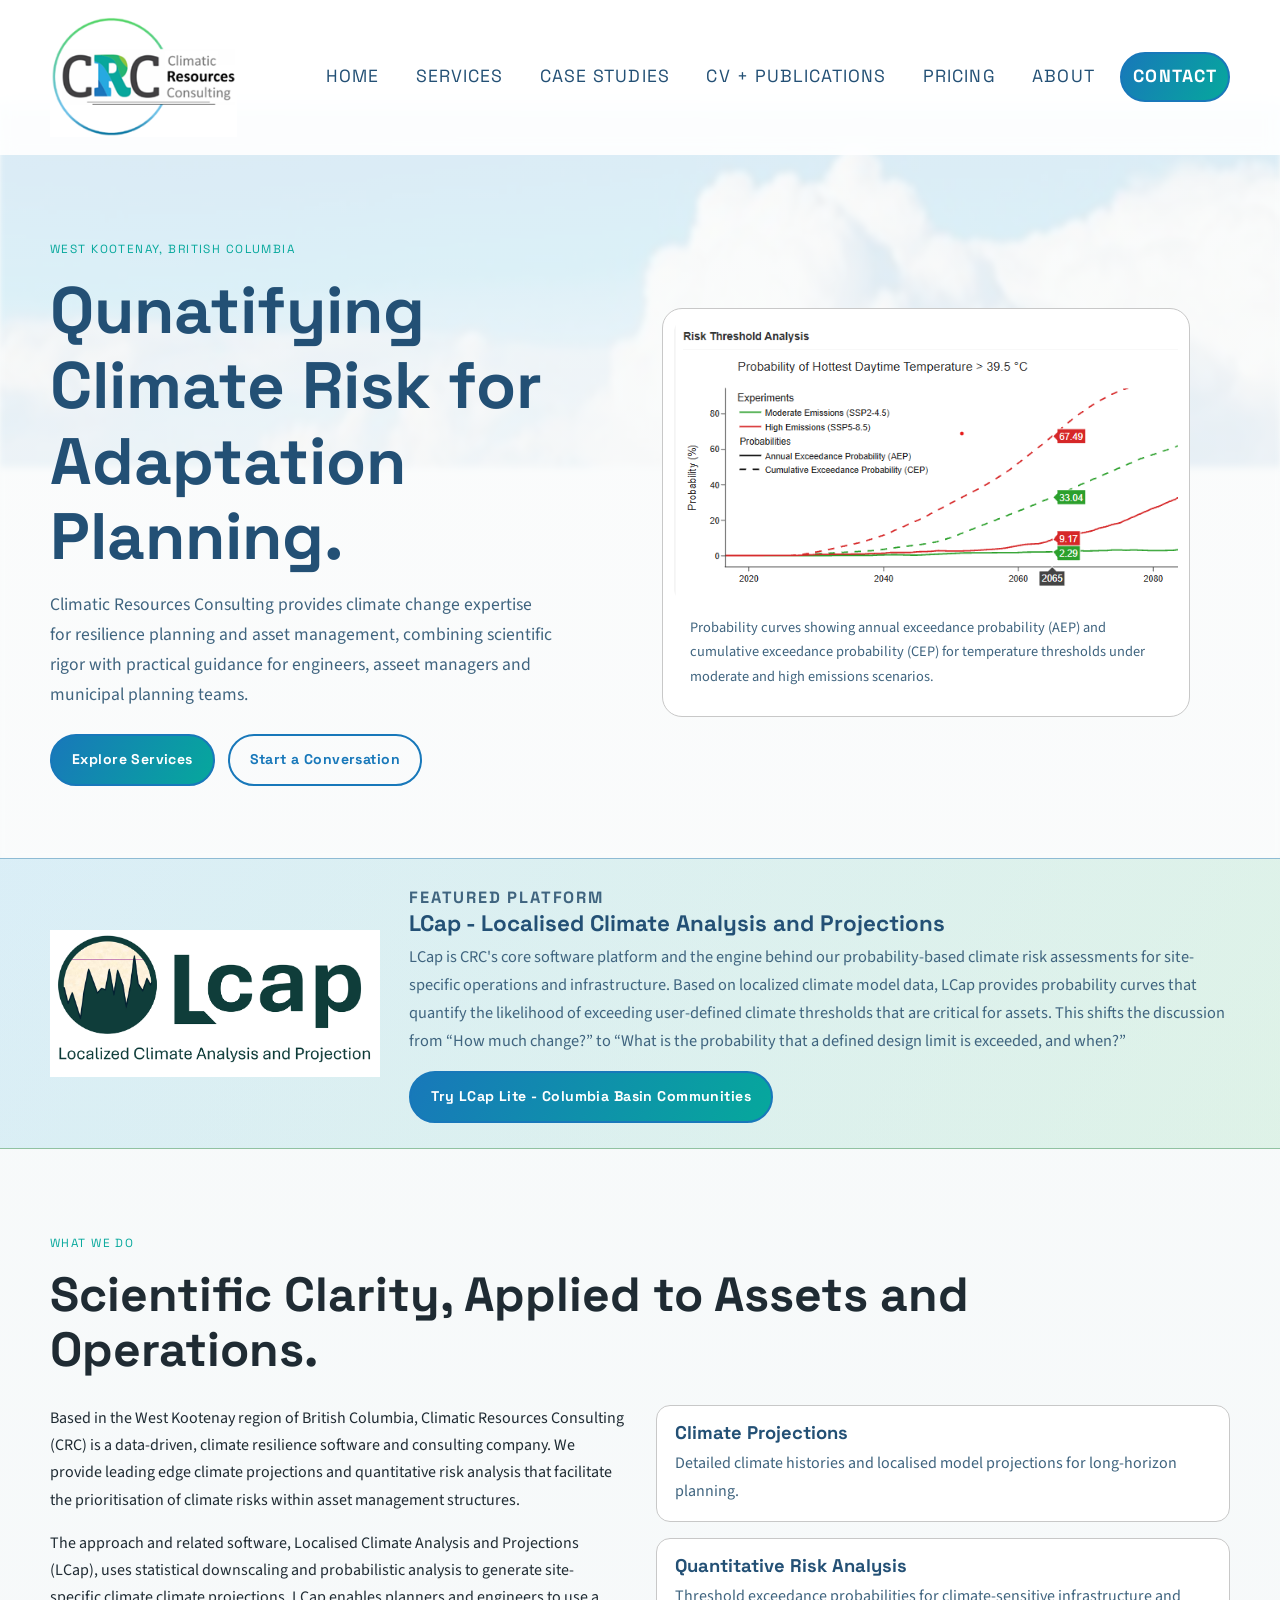
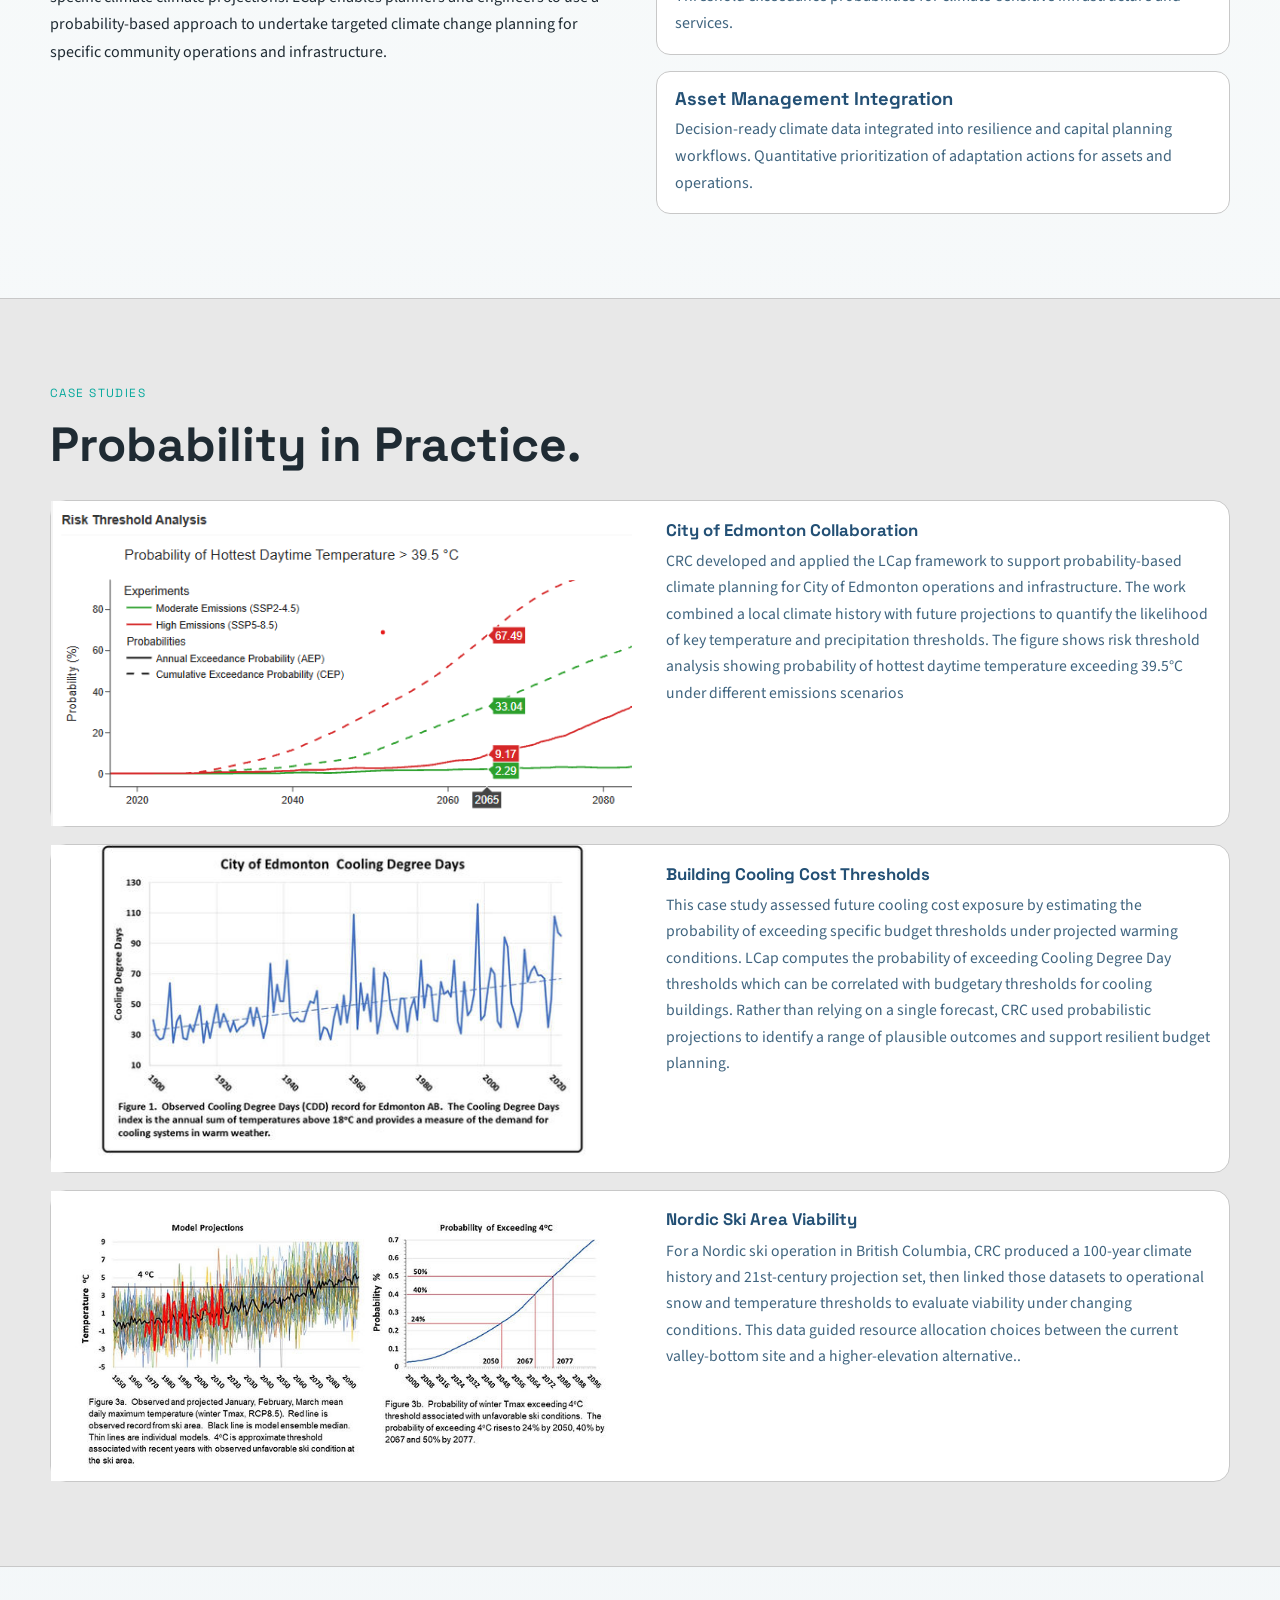
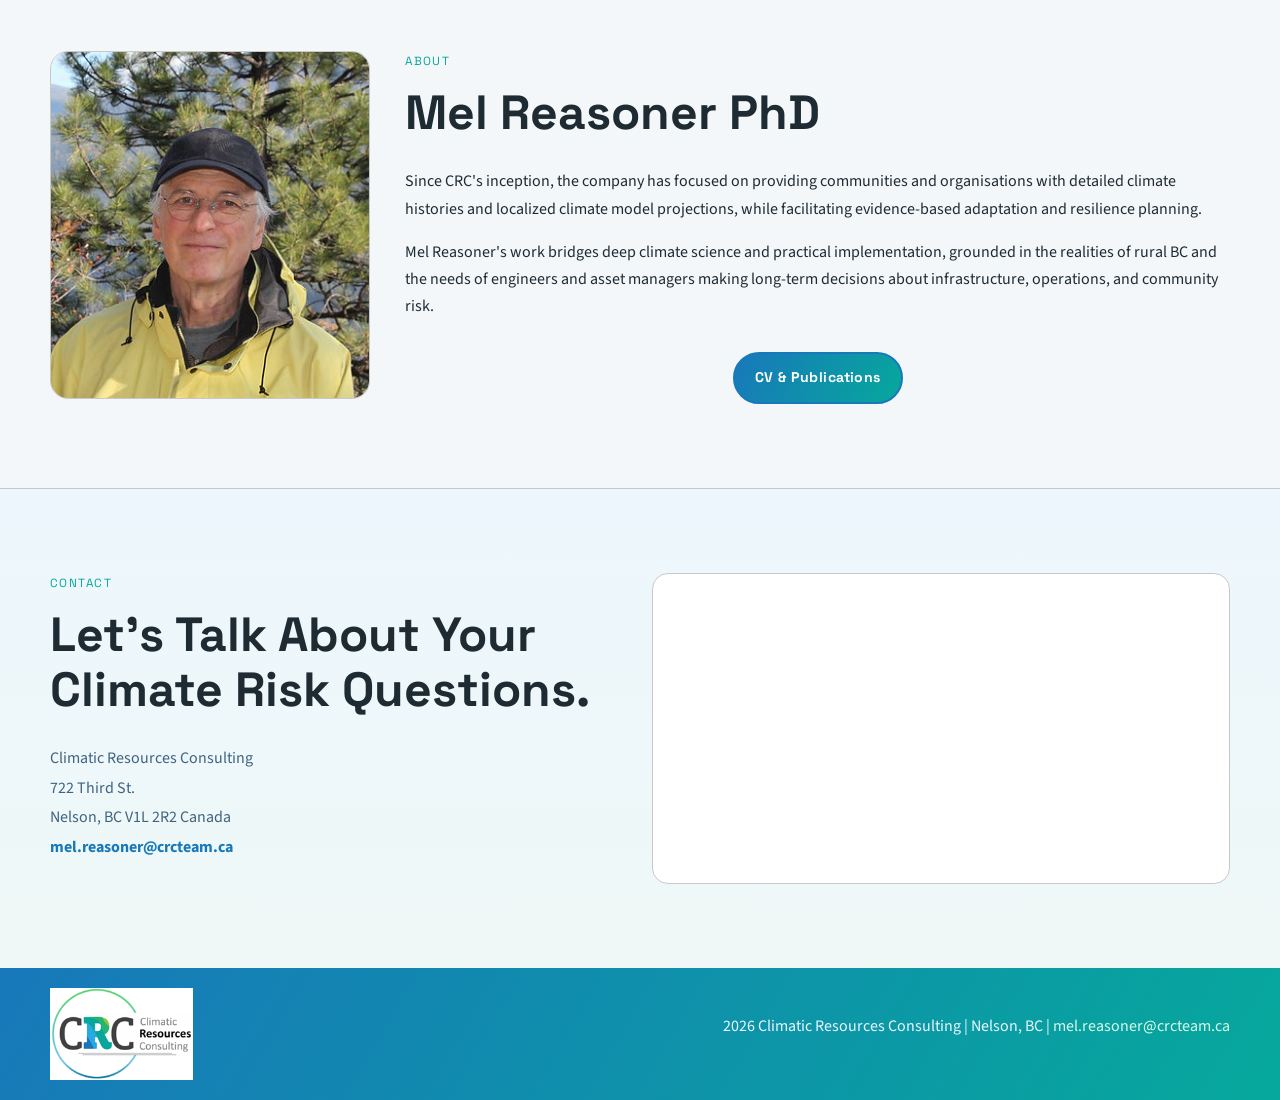
==== index.html @ bb05d73a "Increase hero fig size" ====
<!DOCTYPE html>
<html lang="en">
<head>
  <meta charset="UTF-8">
  <meta name="viewport" content="width=device-width, initial-scale=1.0">
  <meta name="robots" content="noindex, nofollow, noarchive, nosnippet, noimageindex, notranslate">
  <meta name="googlebot" content="noindex, nofollow, noarchive, nosnippet, noimageindex, notranslate">
  <meta name="bingbot" content="noindex, nofollow, noarchive, nosnippet, noimageindex, notranslate">
  <meta name="description" content="Climatic Resources Consulting (CRC) provides climate change expertise for resilience planning and asset management. Based in Nelson, BC, Canada.">
  <title>Climatic Resources Consulting | Climate Risk, LCap, and Resilience Planning</title>
  <link rel="icon" type="image/x-icon" href="favicon.ico">
  <link rel="icon" type="image/png" sizes="32x32" href="favicon-32x32.png">
  <link rel="icon" type="image/png" sizes="16x16" href="favicon-16x16.png">
  <link rel="preconnect" href="https://fonts.googleapis.com">
  <link rel="preconnect" href="https://fonts.gstatic.com" crossorigin>
  <link href="https://fonts.googleapis.com/css2?family=Space+Grotesk:wght@400;500;700&family=Source+Sans+3:wght@300;400;600;700&display=swap" rel="stylesheet">
  <link rel="stylesheet" href="style.css">
</head>
<body>
  <header class="topbar" id="top">
    <div class="wrap topbar-inner">
      <a href="#home" class="brand" aria-label="Climatic Resources Consulting home">
        <img src="assets/brand/crc_logo.png" alt="CRC logo" class="brand-mark">
      </a>
      <button class="menu-btn" type="button" aria-expanded="false" aria-controls="site-nav" aria-label="Open menu">
        <span></span>
        <span></span>
        <span></span>
      </button>
      <nav id="site-nav" class="site-nav" aria-label="Primary">
        <a href="#home">Home</a>
        <a href="pricing.html">Services</a>
        <a href="#case-studies">Case Studies</a>
        <a href="cv-publications.html">CV + Publications</a>
        <a href="pricing.html">Pricing</a>
        <a href="#about">About</a>
        <a href="#contact" class="btn btn-small">Contact</a>
      </nav>
    </div>
  </header>

  <main>
    <section class="hero" id="home">
      <div class="hero-art" aria-hidden="true">
        <span class="ring ring-a"></span>
        <span class="ring ring-b"></span>
        <span class="ring ring-c"></span>
      </div>
      <div class="wrap hero-grid">
        <div class="hero-copy">
          <p class="kicker">West Kootenay, British Columbia</p>
          <h1>Qunatifying Climate Risk for Adaptation Planning.</h1>
          <p class="hero-lead">Climatic Resources Consulting provides climate change expertise for resilience planning and asset management, combining scientific rigor with practical guidance for engineers, asseet managers and municipal planning teams.</p>
          <div class="hero-actions">
            <a href="#services" class="btn">Explore Services</a>
            <a href="#contact" class="btn btn-ghost">Start a Conversation</a>
          </div>
        </div>
        <figure class="hero-figure">
          <img src="assets/figures/probability-curves.png" alt="Risk threshold analysis showing probability of hottest daytime temperature exceeding 39.5°C under different emissions scenarios" loding="lazy">
          <figcaption>Probability curves showing annual exceedance probability (AEP) and cumulative exceedance probability (CEP) for temperature thresholds under moderate and high emissions scenarios.</figcaption>
      </div>
    </section>

    <section class="section lcap-ribbon" aria-label="LCap software">
      <div class="wrap ribbon-inner">
        <img src="assets/brand/lcap_logo.png" alt="LCap Localized Climate Analysis and Projection logo" class="lcap-logo" loading="lazy">
        <div>
          <p class="lcap-kicker">Featured Platform</p>
          <h2 class="lcap-title">LCap - Localised Climate Analysis and Projections</h2>
          <p>LCap is CRC's core software platform and the engine behind our probability-based climate risk assessments for site-specific operations and infrastructure. Based on localized climate model data, LCap provides probability curves that quantify the likelihood of exceeding user-defined climate thresholds that are critical for assets.  This shifts the discussion from “How much change?” to “What is the probability that a defined design limit is exceeded, and when?”</p>
          <div class="lcap-actions">
            <a href="https://basinclimatesource.ca/risk-analysis" class="btn" target="_blank" rel="noopener noreferrer">Try LCap Lite - Columbia Basin Communities</a>
          </div>
        </div>
      </div>
    </section>

    <section class="section" id="services">
      <div class="wrap">
        <div class="section-head">
          <p class="kicker">What We Do</p>
          <h2>Scientific Clarity, Applied to Assets and Operations.</h2>
        </div>
        <div class="split">
          <div>
            <p>Based in the West Kootenay region of British Columbia, Climatic Resources Consulting (CRC) is a data-driven, climate resilience software and consulting company. We provide  leading edge climate projections and quantitative risk analysis that facilitate the prioritisation of climate risks within asset management structures.
            <p>The approach and related software, Localised Climate Analysis and Projections (LCap), uses statistical downscaling and probabilistic analysis to generate site-specific climate climate projections. LCap enables planners and engineers to use a probability-based approach to undertake targeted climate change planning for specific community operations and infrastructure.
          </div>
          <div class="service-stack">
            <article class="service-item">
              <h3>Climate Projections</h3>
              <p>Detailed climate histories and localised model projections for long-horizon planning.</p>
            </article>
            <article class="service-item">
              <h3>Quantitative Risk Analysis</h3>
              <p>Threshold exceedance probabilities for climate-sensitive infrastructure and services.</p>
            </article>
            <article class="service-item">
              <h3>Asset Management Integration</h3>
              <p>Decision-ready climate data integrated into resilience and capital planning workflows. Quantitative prioritization of adaptation actions for assets and operations.</p>
            </article>
          </div>
        </div>
      </div>
    </section>

    <section class="section section-alt" id="case-studies">
      <div class="wrap">
        <div class="section-head">
          <p class="kicker">Case Studies</p>
          <h2>Probability in Practice.</h2>
        </div>
        <div class="cards">
          <article class="card">
            <img src="assets/figures/probability-curves.png" alt="Risk threshold analysis showing probability curves" loading="lazy">
            <div class="card-body">
              <h3>City of Edmonton Collaboration</h3>
              <p>CRC developed and applied the LCap framework to support probability-based climate planning for City of Edmonton operations and infrastructure. The work combined a local climate history with future projections to quantify the likelihood of key temperature and precipitation thresholds.  The figure shows risk threshold analysis showing probability of hottest daytime temperature exceeding 39.5°C under different emissions scenarios</p>
            </div>
          </article>
          <article class="card">
            <img src="assets/figures/case-cooling.jpg" alt="Cooling cost budget threshold analysis" loading="lazy">
            <div class="card-body">
              <h3>Building Cooling Cost Thresholds</h3>
              <p>This case study assessed future cooling cost exposure by estimating the probability of exceeding specific budget thresholds under projected warming conditions. LCap computes the probability of exceeding Cooling Degree Day thresholds which can be correlated with budgetary thresholds for cooling buildings. Rather than relying on a single forecast, CRC used probabilistic projections to identify a range of plausible outcomes and support resilient budget planning.</p>
            </div>
          </article>
          <article class="card">
            <img src="assets/figures/case-nordic.jpg" alt="Nordic ski area" loading="lazy">
            <div class="card-body">
              <h3>Nordic Ski Area Viability</h3>
              <p>For a Nordic ski operation in British Columbia, CRC produced a 100-year climate history and 21st-century projection set, then linked those datasets to operational snow and temperature thresholds to evaluate viability under changing conditions. This data guided resource allocation choices between the current valley-bottom site and a higher-elevation alternative..</p>
            </div>
          </article>
        </div>
      </div>
    </section>

    <section class="section" id="about">
      <div class="wrap about-grid">
        <figure class="portrait-block">
          <img src="assets/photos/mel-reasoner.jpg" alt="Mel Reasoner PhD" loading="lazy">
        </figure>
        <div class="about-copy">
          <div class="section-head">
            <p class="kicker">About</p>
            <h2>Mel Reasoner PhD</h2>
          </div>
          <div>
            <p>Since CRC's inception, the company has focused on providing communities and organisations with detailed climate histories and localized climate model projections, while facilitating evidence-based adaptation and resilience planning.</p>
            <p>Mel Reasoner's work bridges deep climate science and practical implementation, grounded in the realities of rural BC and the needs of engineers and asset managers making long-term decisions about infrastructure, operations, and community risk.</p>
          </div>
          <a href="cv-publications.html" class="btn about-btn">CV & Publications</a>
        </div>
      </div>
    </section>

    <section class="section contact" id="contact">
      <div class="wrap contact-grid">
        <div>
          <div class="section-head">
            <p class="kicker">Contact</p>
            <h2>Let's Talk About Your Climate Risk Questions.</h2>
          </div>
          <address>
            <p>Climatic Resources Consulting</p>
            <p>722 Third St.</p>
            <p>Nelson, BC V1L 2R2 Canada</p>
            <p><a href="mailto:mel.reasoner@crcteam.ca">mel.reasoner@crcteam.ca</a></p>
          </address>
        </div>
        <div class="map-wrap">
          <iframe
            title="Nelson BC map"
            src="https://www.openstreetmap.org/export/embed.html?bbox=-117.33%2C49.47%2C-117.23%2C49.53&amp;layer=mapnik&amp;marker=49.4993%2C-117.2835"
            loading="lazy"
            allowfullscreen></iframe>
        </div>
      </div>
    </section>
  </main>

  <footer class="footer">
    <div class="wrap footer-inner">
      <img src="assets/brand/crc_logo.png" alt="CRC logo" class="footer-logo" loading="lazy">
      <p><span id="year"></span> Climatic Resources Consulting | Nelson, BC | <a href="mailto:mel.reasoner@crcteam.ca">mel.reasoner@crcteam.ca</a></p>
    </div>
  </footer>

  <script>
    document.getElementById('year').textContent = new Date().getFullYear();

    const header = document.querySelector('.topbar');
    window.addEventListener('scroll', () => {
      header.classList.toggle('is-solid', window.scrollY > 20);
    }, { passive: true });

    const menuBtn = document.querySelector('.menu-btn');
    const nav = document.getElementById('site-nav');

    menuBtn.addEventListener('click', () => {
      const expanded = menuBtn.getAttribute('aria-expanded') === 'true';
      menuBtn.setAttribute('aria-expanded', String(!expanded));
      nav.classList.toggle('open', !expanded);
    });

    nav.querySelectorAll('a').forEach((link) => {
      link.addEventListener('click', () => {
        menuBtn.setAttribute('aria-expanded', 'false');
        nav.classList.remove('open');
      });
    });
  </script>
</body>
</html>
---- style.css ----
:root {
  --ink: #1f2b33;
  /* CRC palette sampled from the R glyph in assets/brand/crc_logo.png */
  --crc-deep: #1878ba;
  --crc-mid: #06a89c;
  --crc-soft: #24a8e4;
  --crc-accent: #24b472;

  /* LCap palette remains reserved for LCap-specific sections */
  --lcap-green: #28b870;
  --lcap-blue: #28a8e0;

  --paper: #f2f6f8;
  --paper-alt: #e8e8e8;
  --line: #c8c8c8;
  --crc-text-strong: #235075;
  --crc-text-mid: #3f647f;
  --crc-panel: #ffffff;
  --crc-footer-bg: #0f4f7b;
  --max: 1180px;
}

* {
  box-sizing: border-box;
}

html {
  scroll-behavior: smooth;
}

body {
  margin: 0;
  font-family: "Source Sans 3", Arial, sans-serif;
  color: var(--ink);
  background: linear-gradient(180deg, #f9fbfb 0%, var(--paper) 100%);
  line-height: 1.7;
}

img {
  display: block;
  max-width: 100%;
}

a {
  color: inherit;
  text-decoration: none;
}

h1,
h2,
h3 {
  font-family: "Space Grotesk", Arial, sans-serif;
  line-height: 1.15;
  margin: 0;
}

p {
  margin: 0 0 1rem;
}

.wrap {
  width: min(var(--max), 100% - 2.25rem);
  margin-inline: auto;
}

.section {
  padding: 5.25rem 0;
}

.page-hero {
  padding: 4.4rem 0 3.1rem;
  position: relative;
}

.page-hero .hero-art {
  position: absolute;
  top: -50px;
  left: 0;
  right: 0;
  bottom: 0;
  pointer-events: none;
  background-image: url('assets/backgrounds/clouds-hero.png');
  background-size: cover;
  background-position: center top;
  opacity: 0.35;
  filter: blur(2px);
  z-index: -1;
}

.page-hero-inner {
  position: relative;
}

.page-hero-inner h1 {
  font-size: clamp(2rem, 5vw, 3.3rem);
  color: var(--crc-text-strong);
  margin-bottom: 0.9rem;
}

.detail-grid {
  display: grid;
  grid-template-columns: 1fr 1fr;
  gap: 1.2rem;
}

.detail-card {
  background: var(--crc-panel);
  border: 1px solid var(--line);
  border-radius: 16px;
  padding: 1.1rem 1.1rem 1.2rem;
}

.detail-card h3 {
  font-size: 1.05rem;
  color: var(--crc-text-strong);
  margin-bottom: 0.7rem;
}

.clean-list {
  margin: 0;
  padding-left: 1.2rem;
}

.clean-list li {
  color: var(--crc-text-mid);
  margin-bottom: 0.7rem;
}

.timeline {
  display: grid;
  gap: 1rem;
}

.timeline-item {
  border: 1px solid var(--line);
  border-radius: 16px;
  background: var(--crc-panel);
  padding: 1rem 1.1rem 1.1rem;
}

.timeline-item h3 {
  font-size: 1.02rem;
  color: var(--crc-text-strong);
  margin-bottom: 0.5rem;
}

.timeline-item p {
  margin: 0;
  color: var(--crc-text-mid);
}

.pub-list {
  margin: 0;
  padding-left: 1.35rem;
}

.pub-list li {
  margin-bottom: 0.95rem;
  color: var(--crc-text-mid);
}

.pub-list strong {
  color: var(--crc-text-strong);
}

.pub-list a {
  color: var(--crc-deep);
  font-weight: 600;
  text-decoration: none;
  padding: 0.15rem 0.4rem;
  background: color-mix(in oklab, var(--crc-soft) 15%, white);
  border-radius: 4px;
  font-size: 0.88rem;
  transition: background-color 0.2s ease;
}

.pub-list a:hover {
  background: color-mix(in oklab, var(--crc-mid) 20%, white);
  color: var(--crc-text-strong);
}

.section-alt {
  background: var(--paper-alt);
  border-top: 1px solid var(--line);
  border-bottom: 1px solid var(--line);
}

.kicker {
  font-family: "Space Grotesk", Arial, sans-serif;
  text-transform: uppercase;
  letter-spacing: 0.12em;
  font-size: 0.74rem;
  color: var(--crc-mid);
  margin: 0 0 0.85rem;
}

.section-head {
  margin-bottom: 1.75rem;
}

.section-head h2 {
  font-size: clamp(1.8rem, 4vw, 3rem);
  max-width: 100%;
}

.btn {
  display: inline-flex;
  align-items: center;
  justify-content: center;
  border: 2px solid var(--crc-deep);
  border-radius: 999px;
  background: linear-gradient(120deg, var(--crc-deep) 0%, var(--crc-mid) 100%);
  color: #fff;
  padding: 0.75rem 1.25rem;
  font-family: "Space Grotesk", Arial, sans-serif;
  font-size: 0.88rem;
  font-weight: 700;
  letter-spacing: 0.03em;
  transition: transform 0.24s ease, background-color 0.24s ease, color 0.24s ease;
}

.btn:hover {
  transform: translateY(-2px);
  background: linear-gradient(120deg, var(--crc-mid) 0%, var(--crc-accent) 100%);
  border-color: var(--crc-mid);
}

.btn-ghost {
  background: transparent;
  color: var(--crc-deep);
}

.btn-ghost:hover {
  color: #fff;
}

.btn-small {
  padding: 0.5rem 1rem;
  font-size: 0.8rem;
}

.topbar {
  position: sticky;
  top: 0;
  z-index: 100;
  background: color-mix(in oklab, white 90%, transparent);
  backdrop-filter: blur(8px);
  border-bottom: 1px solid transparent;
  transition: border-color 0.3s ease, box-shadow 0.3s ease;
}

.topbar.is-solid {
  border-color: var(--line);
  box-shadow: 0 10px 24px rgba(7, 33, 36, 0.08);
}

.topbar-inner {
  min-height: 154px;
  display: flex;
  align-items: center;
  justify-content: space-between;
  gap: 1.2rem;
}

.brand-mark {
  height: 120px;
  width: auto;
}

.site-nav {
  display: flex;
  align-items: center;
  gap: 0.9rem;
}

.site-nav a {
  font-family: "Space Grotesk", Arial, sans-serif;
  font-size: 1.10rem;
  text-transform: uppercase;
  letter-spacing: 0.06em;
  color: var(--crc-text-strong);
  padding: 0.5rem 0.7rem;
}

.site-nav a:hover {
  color: var(--crc-mid);
}

.site-nav a.is-current {
  color: var(--crc-mid);
  font-weight: 700;
}

.site-nav a.btn {
  color: #fff;
  background: linear-gradient(120deg, var(--crc-deep) 0%, var(--crc-mid) 100%);
  border-color: var(--crc-deep);
}

.site-nav a.btn:hover {
  color: #fff;
  background: linear-gradient(120deg, var(--crc-mid) 0%, var(--crc-accent) 100%);
  border-color: var(--crc-mid);
}

.menu-btn {
  display: none;
  border: 0;
  background: transparent;
  padding: 0.45rem;
}

.menu-btn span {
  display: block;
  width: 24px;
  height: 2px;
  background: var(--crc-deep);
  margin: 5px 0;
}

.hero {
  position: relative;
  padding: 5.25rem 0 4.5rem;
}

.hero-art {
  position: absolute;
  top: -50px;
  left: 0;
  right: 0;
  bottom: 0;
  pointer-events: none;
  background-image: url('assets/backgrounds/clouds-hero.png');
  background-size: cover;
  background-position: center top;
  opacity: 0.35;
  filter: blur(2px);
  z-index: -1;
}

.ring {
  display: none;
}

.ring-a {
  width: 560px;
  height: 560px;
  right: -120px;
  top: -180px;
  border-color: color-mix(in oklab, var(--crc-soft) 62%, white);
}

.ring-b {
  width: 640px;
  height: 640px;
  right: -190px;
  top: -220px;
  border-color: color-mix(in oklab, var(--crc-accent) 56%, white);
}

.ring-c {
  width: 420px;
  height: 420px;
  left: -180px;
  bottom: -180px;
  border-color: color-mix(in oklab, var(--crc-deep) 52%, white);
}

.hero-grid {
  position: relative;
  display: grid;
  gap: 2.5rem;
  grid-template-columns: 1.05fr 1.2fr;
  align-items: center;
}

.hero-copy h1 {
  font-size: clamp(2.1rem, 6vw, 4.1rem);
  max-width: 12ch;
  color: var(--crc-text-strong);
  margin-bottom: 1rem;
}

.hero-lead {
  max-width: 56ch;
  font-size: 1.1rem;
  color: var(--crc-text-mid);
}

.hero-actions {
  margin-top: 1.5rem;
  display: flex;
  gap: 0.8rem;
  flex-wrap: wrap;
}

.hero-figure {
  background: var(--crc-panel);
  padding: 0.7rem;
  border: 1px solid var(--line);
  border-radius: 20px;
  overflow: visible;
  max-width: 100%
  box-shadow: 0 30px 40px rgba(13, 50, 53, 0.12);
}

.hero-figure figcaption {
  font-size: 0.9rem;
  color: var(--crc-text-mid);
  padding: 0.9rem 1rem 1rem;
}

.hero-figure img {
  width: 100%;
  height: auto;
  display: block;
  border-radius: 0.75rem;
}

.lcap-ribbon {
  padding: 1.55rem 0;
  border-top: 1px solid color-mix(in oklab, var(--lcap-blue) 45%, var(--line));
  border-bottom: 1px solid color-mix(in oklab, var(--lcap-green) 45%, var(--line));
  background: linear-gradient(120deg, rgba(63, 176, 228, 0.16) 0%, rgba(70, 196, 118, 0.14) 100%);
}

.ribbon-inner {
  display: grid;
  grid-template-columns: 340px 1fr;
  gap: 1.2rem;
  align-items: center;
}

.lcap-logo {
  width: 100%;
  max-width: 330px;
  height: auto;
}

.ribbon-inner p {
  color: var(--crc-text-mid);
  font-size: 1.02rem;
  margin: 0;
}

.lcap-kicker {
  font-family: "Space Grotesk", Arial, sans-serif;
  text-transform: uppercase;
  letter-spacing: 0.11em;
  font-size: 0.72rem;
  color: #1e8d63;
  margin: 0 0 0.45rem;
  font-weight: 700;
}

.lcap-title {
  font-family: "Space Grotesk", Arial, sans-serif;
  font-size: clamp(1.12rem, 2.3vw, 1.4rem);
  color: var(--crc-text-strong);
  margin: 0 0 0.45rem;
}

.lcap-actions {
  margin-top: 1rem;
  display: flex;
  gap: 0.8rem;
  flex-wrap: wrap;
}

.split {
  display: grid;
  grid-template-columns: 1fr 1fr;
  gap: 2rem;
  align-items: start;
}

.service-stack {
  display: grid;
  gap: 1rem;
}

.service-item {
  border: 1px solid var(--line);
  border-radius: 14px;
  padding: 1rem 1.1rem;
  background: var(--crc-panel);
}

.service-item h3 {
  font-size: 1.15rem;
  margin-bottom: 0.45rem;
  color: var(--crc-text-strong);
}

.service-item p {
  margin: 0;
  color: var(--crc-text-mid);
}

.cards {
  display: grid;
  gap: 1.1rem;
  grid-template-columns: 1fr;
}

.card {
  background: var(--crc-panel);
  border: 1px solid var(--line);
  border-radius: 16px;
  overflow: visible;
  display: grid;
  grid-template-columns: 1fr 1fr;
  gap: 1rem;
  align-items: start;
}

.card img {
  width: 100%;
  height: auto;
  max-height: 22rem;
  display: block;
  object-fit: cover;
  background: var(--paper);
}

.card-body {
  padding: 1.2rem 1.15rem 1.4rem;
  min-width: 0;
}

.card-body h3 {
  font-size: 1.05rem;
  margin-bottom: 0.5rem;
  color: var(--crc-text-strong);
}

.card-body p {
  margin: 0;
  color: var(--crc-text-mid);
  font-size: 0.98rem;
  line-height: 1.68;
}

.about-grid {
  display: grid;
  grid-template-columns: 320px 1fr;
  gap: 2.2rem;
  align-items: stretch;
}

.about-copy {
  display: flex;
  flex-direction: column;
  justify-content: space-between;
  min-height: 0;
}

.about-btn {
  align-self: center;
  margin-top: 1rem;
}

.portrait-block {
  margin: 0;
}

.portrait-block img {
  border-radius: 18px;
  border: 1px solid var(--line);
}

.portrait-block figcaption {
  text-align: center;
  margin-top: 0.5rem;
  color: var(--crc-text-mid);
  font-size: 0.86rem;
}

.contact {
  background: linear-gradient(180deg, color-mix(in oklab, var(--crc-soft) 10%, white) 0%, color-mix(in oklab, var(--crc-mid) 8%, white) 100%);
  border-top: 1px solid var(--line);
}

.contact-grid {
  display: grid;
  grid-template-columns: 1fr 1fr;
  gap: 1.5rem;
  align-items: stretch;
}

address {
  font-style: normal;
  color: var(--crc-text-mid);
}

address p {
  margin: 0.15rem 0;
}

address a {
  color: var(--crc-deep);
  font-weight: 700;
}

.map-wrap {
  border: 1px solid var(--line);
  border-radius: 16px;
  overflow: visible;
  min-height: 300px;
  background: var(--crc-panel);
}

.map-wrap iframe {
  border: 0;
  width: 100%;
  height: 100%;
  min-height: 300px;
}

.footer {
  background: linear-gradient(120deg, var(--crc-deep) 0%, var(--crc-mid) 100%);
  color: #eaf7ff;
  padding: 1.25rem 0;
}

.footer-inner {
  display: flex;
  gap: 1rem;
  align-items: center;
  justify-content: space-between;
}

.footer-logo {
  height: 92px;
  width: auto;
}

.footer a {
  color: #d8fbec;
}

/* Pricing page styles */
.service-layers {
  display: grid;
  grid-template-columns: repeat(4, 1fr);
  gap: 1rem;
  margin-top: 2rem;
}

.layer-card {
  background: var(--crc-panel);
  border: 1px solid var(--line);
  border-radius: 14px;
  padding: 1.2rem;
}

.layer-card h3 {
  font-size: 1.1rem;
  color: var(--crc-text-strong);
  margin-bottom: 0.8rem;
}

.layer-card ul {
  margin: 0;
  padding-left: 1.2rem;
  list-style: disc;
}

.layer-card li {
  color: var(--crc-text-mid);
  margin-bottom: 0.5rem;
  font-size: 0.95rem;
}

.pricing-grid {
  display: grid;
  grid-template-columns: repeat(2, 1fr);
  gap: 1.2rem;
  margin-top: 2rem;
}

.pricing-card {
  background: var(--crc-panel);
  border: 1px solid var(--line);
  border-radius: 16px;
  padding: 1.5rem;
  display: flex;
  flex-direction: column;
}

.pricing-featured {
  border: 2px solid var(--crc-mid);
  box-shadow: 0 8px 24px rgba(6, 168, 156, 0.12);
}

.pricing-header h3 {
  font-size: 1.3rem;
  color: var(--crc-text-strong);
  margin-bottom: 0.5rem;
}

.price-range {
  font-family: "Space Grotesk", Arial, sans-serif;
  font-size: 1.1rem;
  font-weight: 700;
  color: var(--crc-deep);
  margin: 0.3rem 0;
}

.price-range-sub {
  font-size: 0.95rem;
  color: var(--crc-mid);
  margin: 0;
}

.package-desc {
  color: var(--crc-text-mid);
  font-size: 0.96rem;
  margin: 0.8rem 0 1rem;
}

.pricing-card h4 {
  font-family: "Space Grotesk", Arial, sans-serif;
  font-size: 0.85rem;
  text-transform: uppercase;
  letter-spacing: 0.08em;
  color: var(--crc-mid);
  margin: 0.8rem 0 0.5rem;
}

.package-features {
  margin: 0;
  padding-left: 1.2rem;
  list-style: disc;
}

.package-features li {
  color: var(--crc-text-mid);
  margin-bottom: 0.5rem;
}

.price-tag {
  font-family: "Space Grotesk", Arial, sans-serif;
  font-size: 1rem;
  font-weight: 700;
  color: var(--crc-deep);
  margin: 0 0 0.5rem;
}

.expansion-list {
  max-width: 800px;
  margin-top: 1.5rem;
}

.expansion-row {
  display: flex;
  justify-content: space-between;
  align-items: center;
  padding: 0.9rem 1.1rem;
  border-bottom: 1px solid var(--line);
}

.expansion-row:first-child {
  border-top: 1px solid var(--line);
}

.expansion-item {
  color: var(--crc-text-mid);
  font-size: 0.98rem;
}

.expansion-price {
  font-family: "Space Grotesk", Arial, sans-serif;
  font-weight: 600;
  color: var(--crc-deep);
  font-size: 0.95rem;
}

.client-recommendations {
  display: grid;
  grid-template-columns: repeat(2, 1fr);
  gap: 1.2rem;
  margin-top: 2rem;
}

.client-card {
  background: var(--crc-panel);
  border: 1px solid var(--line);
  border-radius: 16px;
  padding: 1.5rem;
}

.client-card h3 {
  font-size: 1.2rem;
  color: var(--crc-text-strong);
  margin-bottom: 0.8rem;
}

.recommended-label {
  font-family: "Space Grotesk", Arial, sans-serif;
  font-size: 0.8rem;
  text-transform: uppercase;
  letter-spacing: 0.08em;
  color: var(--crc-mid);
  margin: 0 0 0.5rem;
  font-weight: 700;
}

.client-card ul {
  margin: 0 0 1rem;
  padding-left: 1.2rem;
  list-style: disc;
}

.client-card li {
  color: var(--crc-text-strong);
  margin-bottom: 0.4rem;
  font-weight: 600;
}

.rec-note {
  font-size: 0.93rem;
  color: var(--crc-text-mid);
  font-style: italic;
  margin: 0;
}

@media (max-width: 1024px) {
  .hero-grid,
  .split,
  .cards,
  .about-grid,
  .contact-grid,
  .detail-grid {
    grid-template-columns: 1fr;
  }

  .card {
    grid-template-columns: 1fr;
  }

  .ribbon-inner {
    grid-template-columns: 1fr;
  }

  .lcap-logo {
    max-width: 420px;
  }
}

@media (max-width: 780px) {
  .menu-btn {
    display: inline-block;
  }

  .site-nav {
    display: none;
    position: absolute;
    left: 0;
    right: 0;
    top: 84px;
    background: var(--crc-panel);
    border-top: 1px solid var(--line);
    border-bottom: 1px solid var(--line);
    padding: 0.75rem;
    flex-direction: column;
    align-items: stretch;
    gap: 0.45rem;
  }

  .site-nav.open {
    display: flex;
  }

  .site-nav a {
    padding: 0.7rem;
    border-radius: 10px;
    background: color-mix(in oklab, var(--crc-soft) 10%, white);
  }

  .site-nav a.btn {
    background: var(--crc-deep);
    color: #fff;
  }

  .site-nav .btn {
    text-align: center;
  }

  .brand-mark {
    height: 72px;
    width: auto;
  }

  .hero {
    padding-top: 4rem;
  }

  .section {
    padding: 4rem 0;
  }

  .service-layers,
  .pricing-grid,
  .client-recommendations {
    grid-template-columns: 1fr;
  }
}
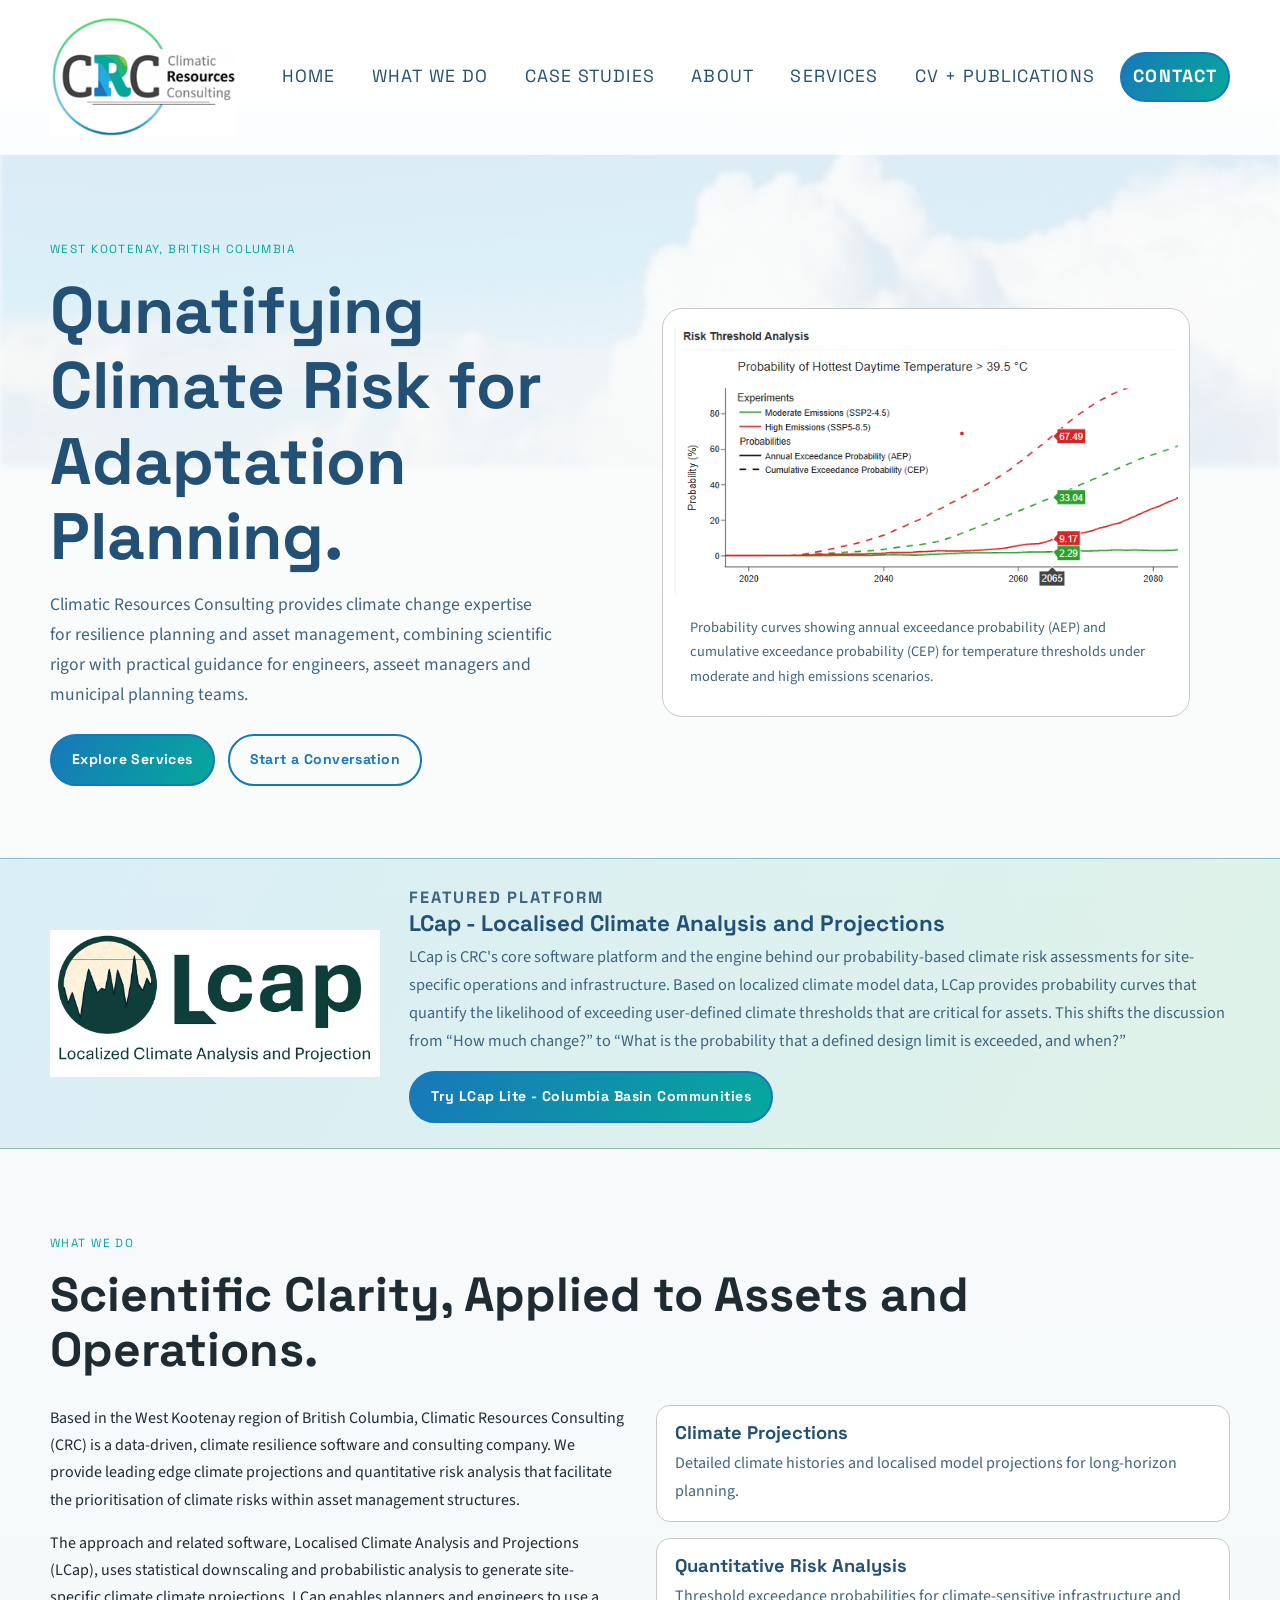
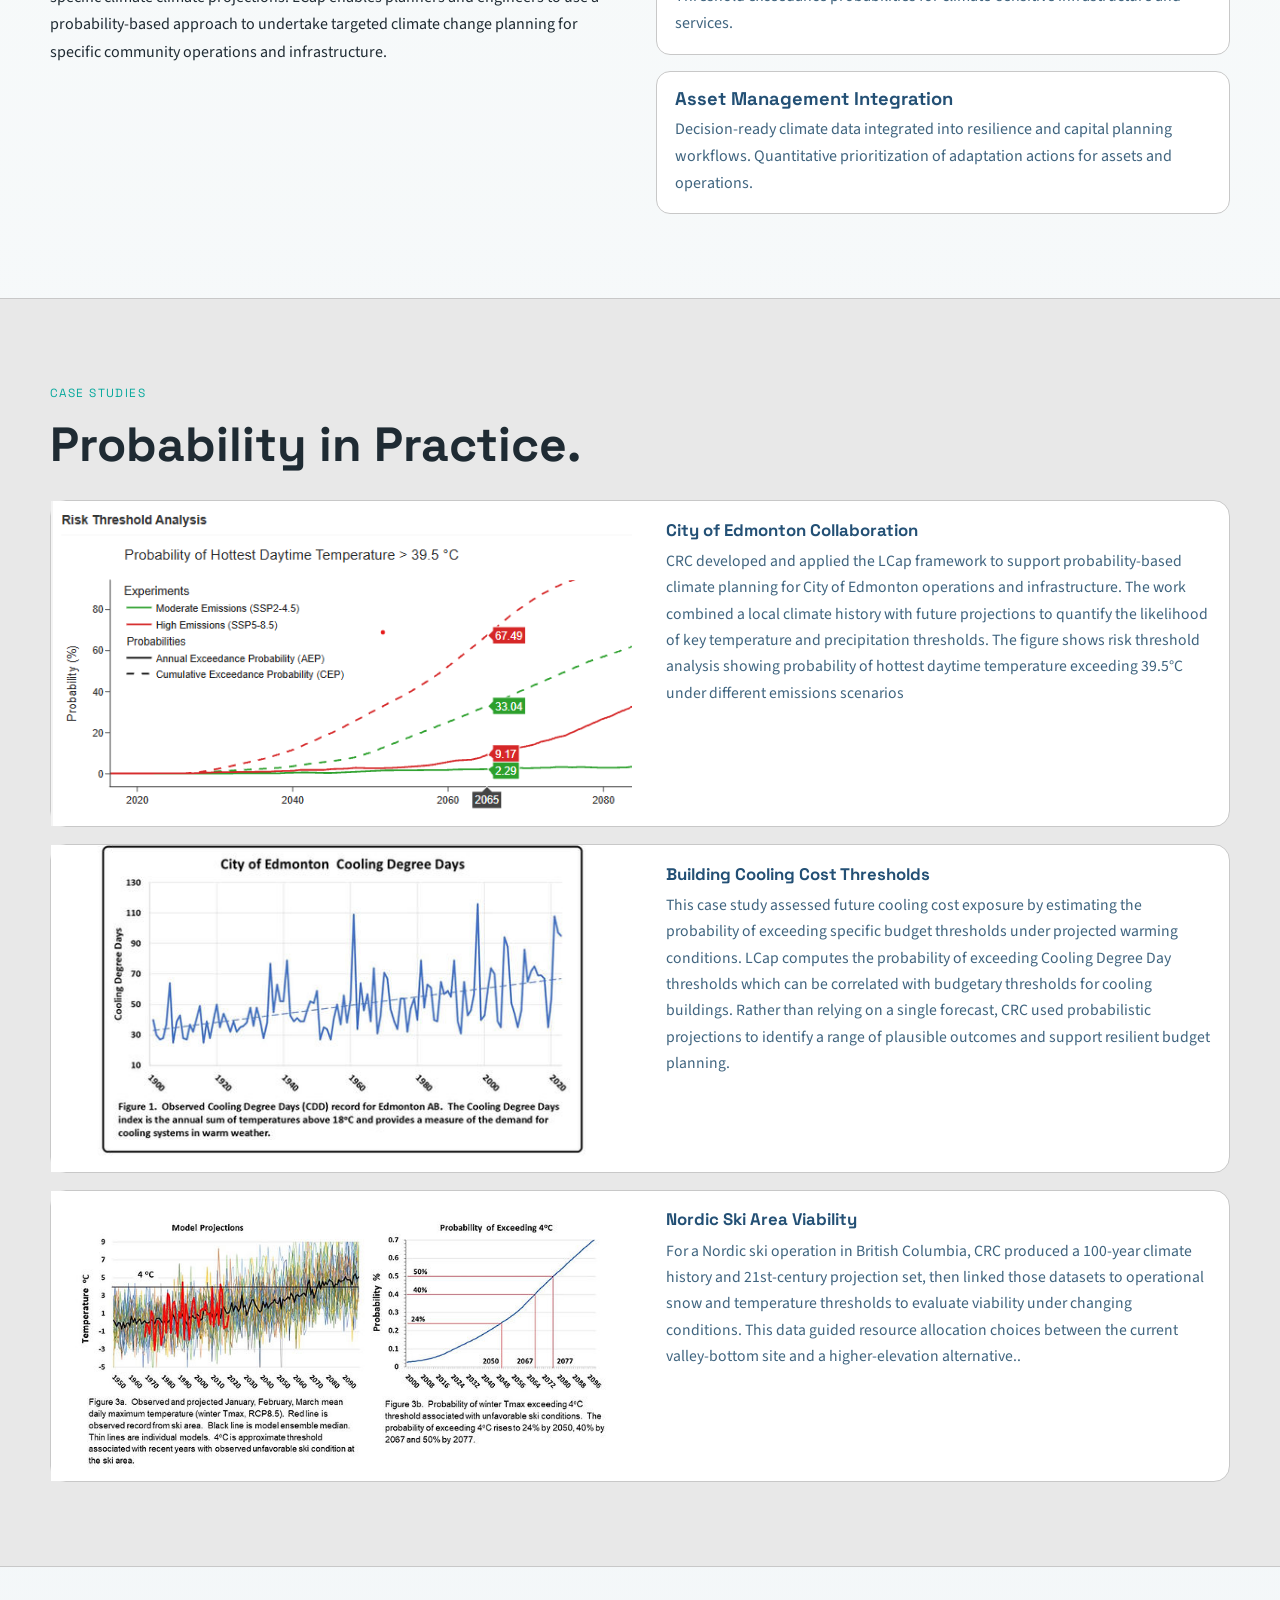
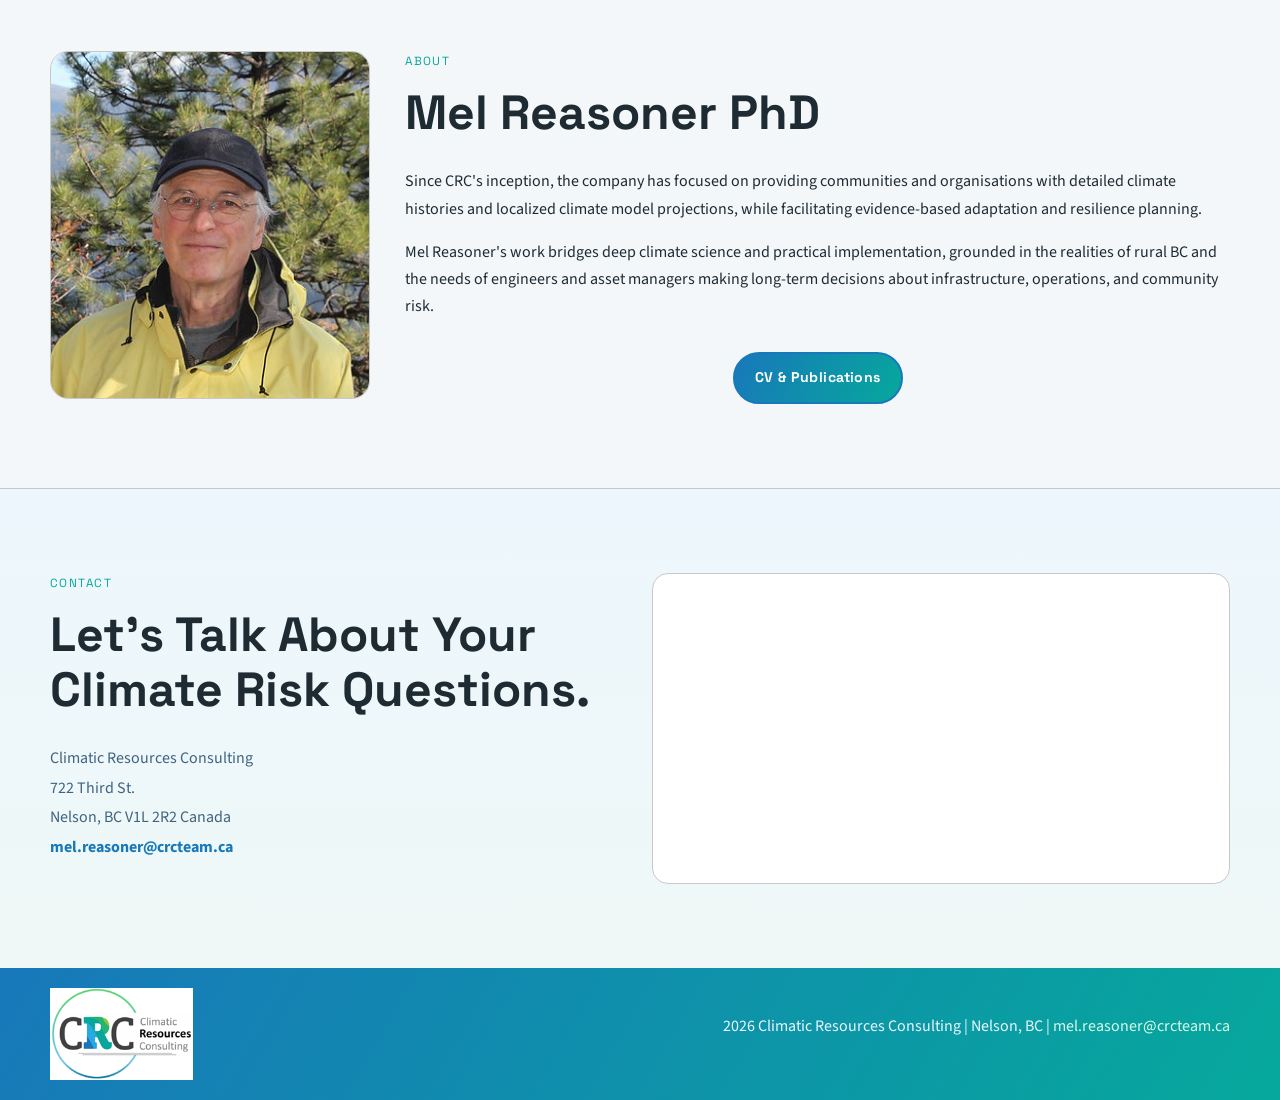
==== commit a9102add: "Offset section anchors below larger top bar" ====
--- a/index.html
+++ b/index.html
@@ -29,11 +29,11 @@
       </button>
       <nav id="site-nav" class="site-nav" aria-label="Primary">
         <a href="#home">Home</a>
+        <a href="#services">What We Do</a>
+        <a href="#case-studies">Case Studies</a>
+        <a href="#about">About</a>
         <a href="pricing.html">Services</a>
-        <a href="#case-studies">Case Studies</a>
         <a href="cv-publications.html">CV + Publications</a>
-        <a href="pricing.html">Pricing</a>
-        <a href="#about">About</a>
         <a href="#contact" class="btn btn-small">Contact</a>
       </nav>
     </div>
--- a/style.css
+++ b/style.css
@@ -906,3 +906,6 @@
     grid-template-columns: 1fr;
   }
 }
+html {
+  scroll-padding-top: 130px;
+}
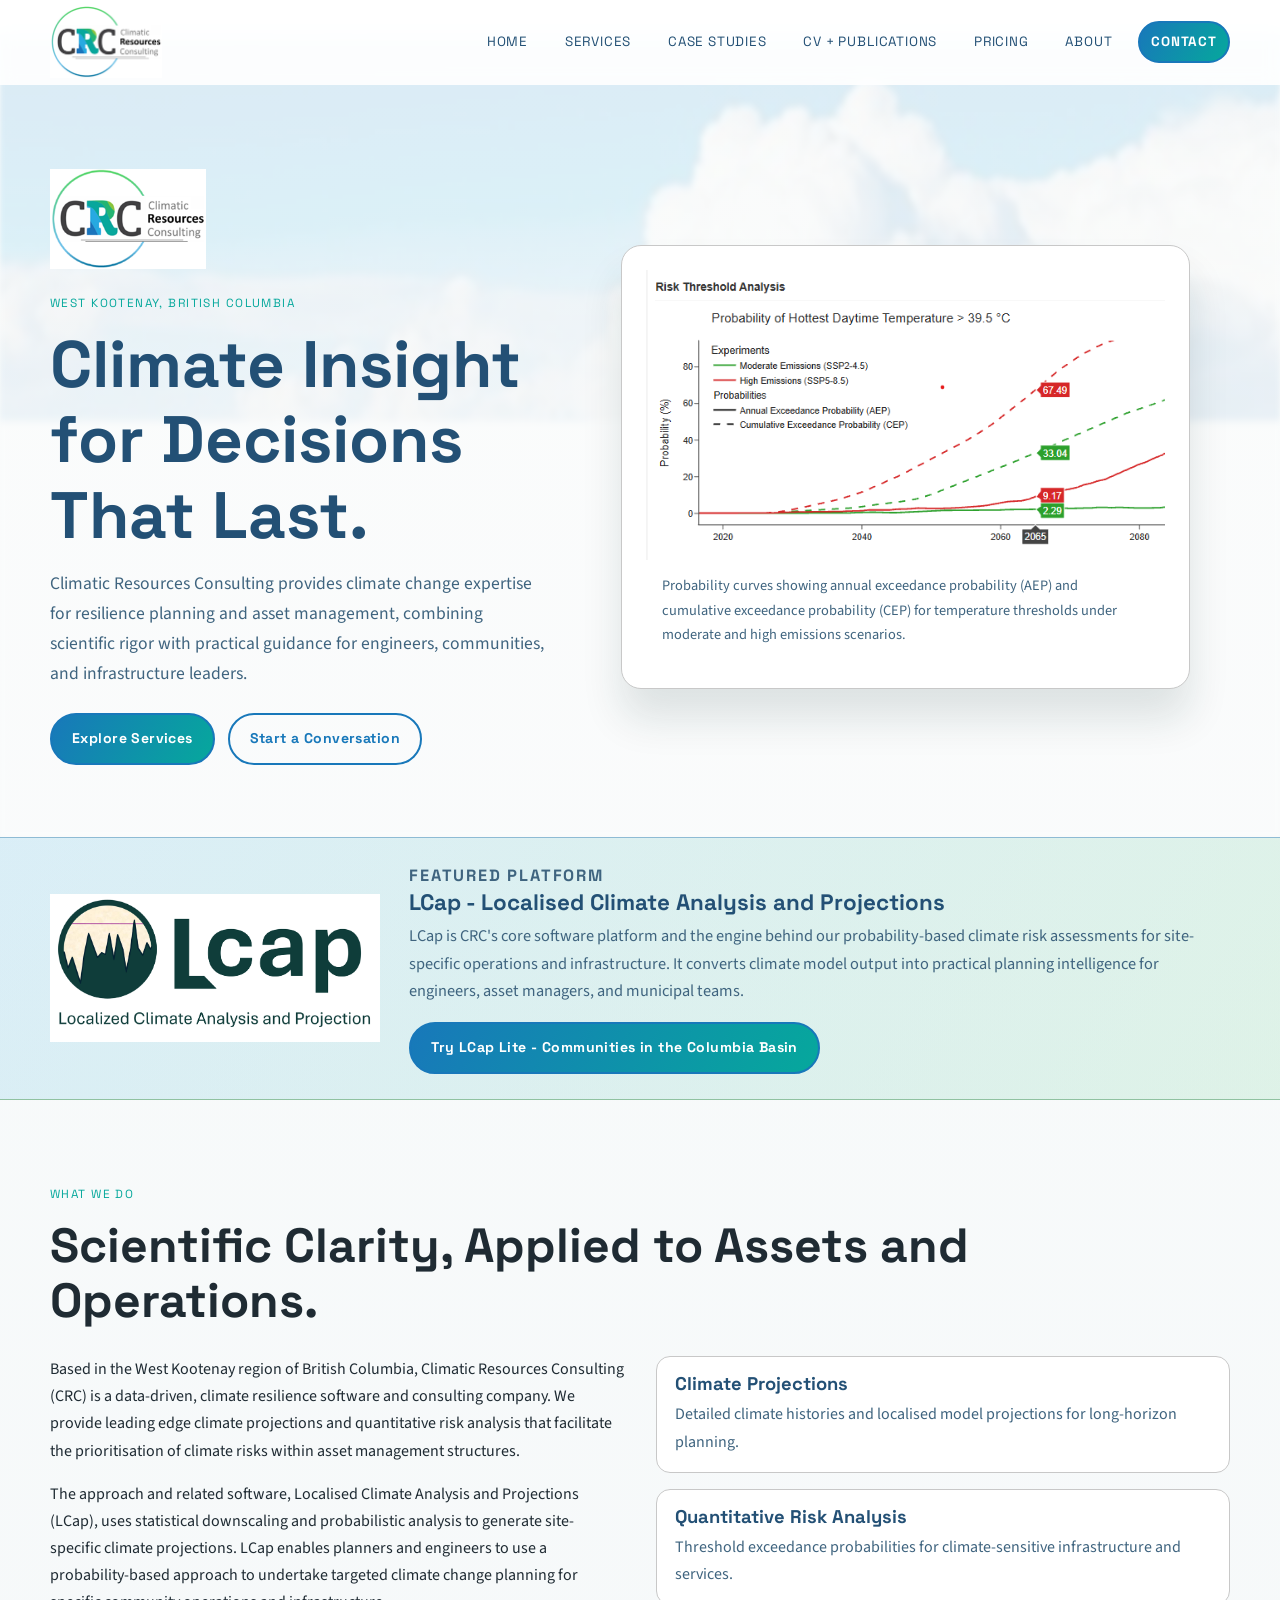
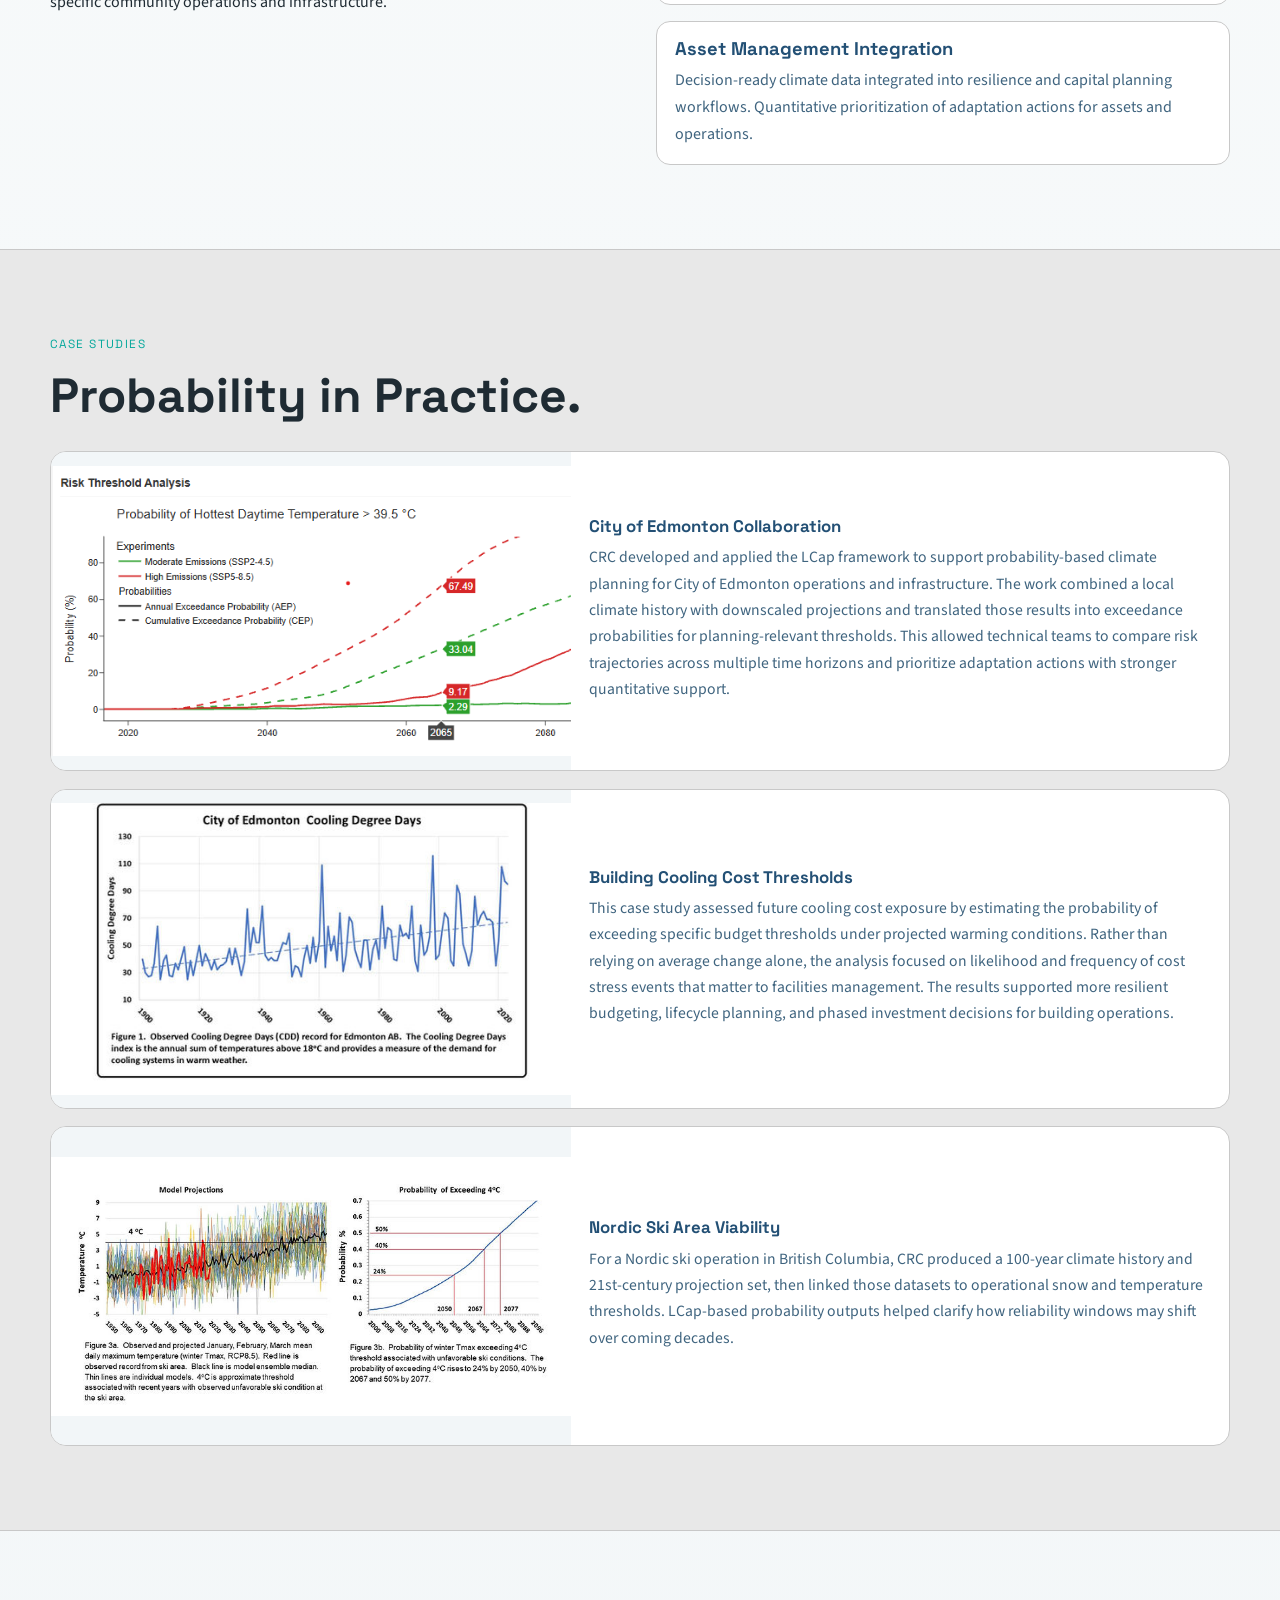
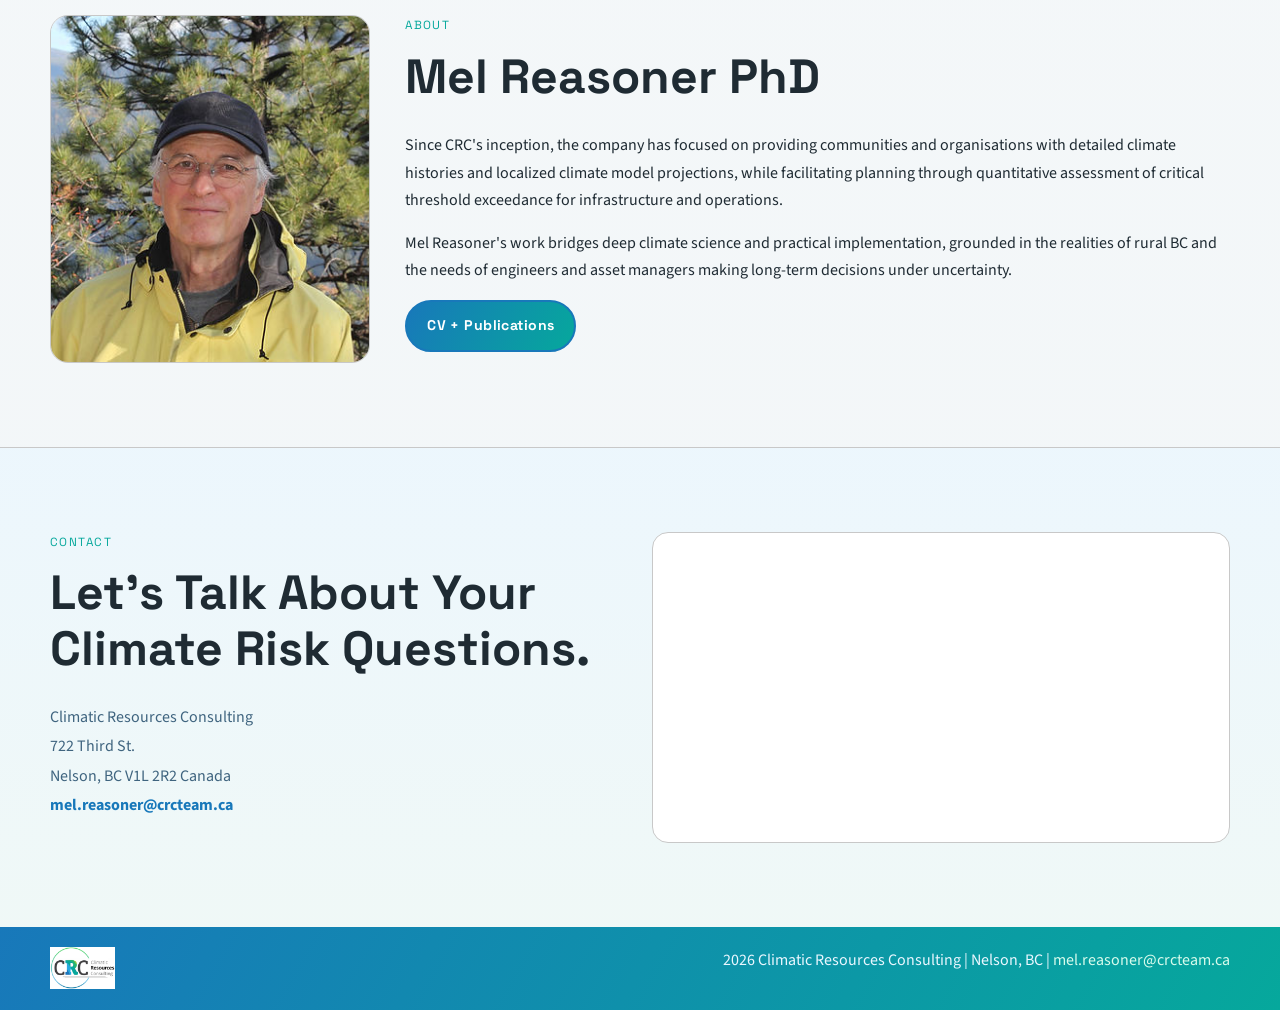
==== commit 7de602b0: "unknown changes" ====
--- a/index.html
+++ b/index.html
@@ -29,11 +29,11 @@
       </button>
       <nav id="site-nav" class="site-nav" aria-label="Primary">
         <a href="#home">Home</a>
-        <a href="#services">What We Do</a>
+        <a href="pricing.html">Services</a>
         <a href="#case-studies">Case Studies</a>
+        <a href="cv-publications.html">CV + Publications</a>
+        <a href="pricing.html">Pricing</a>
         <a href="#about">About</a>
-        <a href="pricing.html">Services</a>
-        <a href="cv-publications.html">CV + Publications</a>
         <a href="#contact" class="btn btn-small">Contact</a>
       </nav>
     </div>
@@ -48,17 +48,19 @@
       </div>
       <div class="wrap hero-grid">
         <div class="hero-copy">
+          <img src="assets/brand/crc_logo.png" alt="CRC logo" class="hero-logo">
           <p class="kicker">West Kootenay, British Columbia</p>
-          <h1>Qunatifying Climate Risk for Adaptation Planning.</h1>
-          <p class="hero-lead">Climatic Resources Consulting provides climate change expertise for resilience planning and asset management, combining scientific rigor with practical guidance for engineers, asseet managers and municipal planning teams.</p>
+          <h1>Climate Insight for Decisions That Last.</h1>
+          <p class="hero-lead">Climatic Resources Consulting provides climate change expertise for resilience planning and asset management, combining scientific rigor with practical guidance for engineers, communities, and infrastructure leaders.</p>
           <div class="hero-actions">
             <a href="#services" class="btn">Explore Services</a>
             <a href="#contact" class="btn btn-ghost">Start a Conversation</a>
           </div>
         </div>
         <figure class="hero-figure">
-          <img src="assets/figures/probability-curves.png" alt="Risk threshold analysis showing probability of hottest daytime temperature exceeding 39.5°C under different emissions scenarios" loding="lazy">
+          <img src="assets/figures/probability-curves.png" alt="Risk threshold analysis showing probability of hottest daytime temperature exceeding 39.5°C under different emissions scenarios" loading="eager">
           <figcaption>Probability curves showing annual exceedance probability (AEP) and cumulative exceedance probability (CEP) for temperature thresholds under moderate and high emissions scenarios.</figcaption>
+        </figure>
       </div>
     </section>
 
@@ -68,9 +70,9 @@
         <div>
           <p class="lcap-kicker">Featured Platform</p>
           <h2 class="lcap-title">LCap - Localised Climate Analysis and Projections</h2>
-          <p>LCap is CRC's core software platform and the engine behind our probability-based climate risk assessments for site-specific operations and infrastructure. Based on localized climate model data, LCap provides probability curves that quantify the likelihood of exceeding user-defined climate thresholds that are critical for assets.  This shifts the discussion from “How much change?” to “What is the probability that a defined design limit is exceeded, and when?”</p>
+          <p>LCap is CRC's core software platform and the engine behind our probability-based climate risk assessments for site-specific operations and infrastructure. It converts climate model output into practical planning intelligence for engineers, asset managers, and municipal teams.</p>
           <div class="lcap-actions">
-            <a href="https://basinclimatesource.ca/risk-analysis" class="btn" target="_blank" rel="noopener noreferrer">Try LCap Lite - Columbia Basin Communities</a>
+            <a href="https://basinclimatesource.ca/risk-analysis" class="btn" target="_blank" rel="noopener noreferrer">Try LCap Lite - Communities in the Columbia Basin</a>
           </div>
         </div>
       </div>
@@ -84,8 +86,8 @@
         </div>
         <div class="split">
           <div>
-            <p>Based in the West Kootenay region of British Columbia, Climatic Resources Consulting (CRC) is a data-driven, climate resilience software and consulting company. We provide  leading edge climate projections and quantitative risk analysis that facilitate the prioritisation of climate risks within asset management structures.
-            <p>The approach and related software, Localised Climate Analysis and Projections (LCap), uses statistical downscaling and probabilistic analysis to generate site-specific climate climate projections. LCap enables planners and engineers to use a probability-based approach to undertake targeted climate change planning for specific community operations and infrastructure.
+            <p>Based in the West Kootenay region of British Columbia, Climatic Resources Consulting (CRC) is a data-driven, climate resilience software and consulting company. We provide leading edge climate projections and quantitative risk analysis that facilitate the prioritisation of climate risks within asset management structures.</p>
+            <p>The approach and related software, Localised Climate Analysis and Projections (LCap), uses statistical downscaling and probabilistic analysis to generate site-specific climate projections. LCap enables planners and engineers to use a probability-based approach to undertake targeted climate change planning for specific community operations and infrastructure.</p>
           </div>
           <div class="service-stack">
             <article class="service-item">
@@ -112,25 +114,25 @@
           <h2>Probability in Practice.</h2>
         </div>
         <div class="cards">
-          <article class="card">
+          <article class="card card-horizontal">
             <img src="assets/figures/probability-curves.png" alt="Risk threshold analysis showing probability curves" loading="lazy">
             <div class="card-body">
               <h3>City of Edmonton Collaboration</h3>
-              <p>CRC developed and applied the LCap framework to support probability-based climate planning for City of Edmonton operations and infrastructure. The work combined a local climate history with future projections to quantify the likelihood of key temperature and precipitation thresholds.  The figure shows risk threshold analysis showing probability of hottest daytime temperature exceeding 39.5°C under different emissions scenarios</p>
+              <p>CRC developed and applied the LCap framework to support probability-based climate planning for City of Edmonton operations and infrastructure. The work combined a local climate history with downscaled projections and translated those results into exceedance probabilities for planning-relevant thresholds. This allowed technical teams to compare risk trajectories across multiple time horizons and prioritize adaptation actions with stronger quantitative support.</p>
             </div>
           </article>
-          <article class="card">
+          <article class="card card-horizontal">
             <img src="assets/figures/case-cooling.jpg" alt="Cooling cost budget threshold analysis" loading="lazy">
             <div class="card-body">
               <h3>Building Cooling Cost Thresholds</h3>
-              <p>This case study assessed future cooling cost exposure by estimating the probability of exceeding specific budget thresholds under projected warming conditions. LCap computes the probability of exceeding Cooling Degree Day thresholds which can be correlated with budgetary thresholds for cooling buildings. Rather than relying on a single forecast, CRC used probabilistic projections to identify a range of plausible outcomes and support resilient budget planning.</p>
+              <p>This case study assessed future cooling cost exposure by estimating the probability of exceeding specific budget thresholds under projected warming conditions. Rather than relying on average change alone, the analysis focused on likelihood and frequency of cost stress events that matter to facilities management. The results supported more resilient budgeting, lifecycle planning, and phased investment decisions for building operations.</p>
             </div>
           </article>
-          <article class="card">
+          <article class="card card-horizontal">
             <img src="assets/figures/case-nordic.jpg" alt="Nordic ski area" loading="lazy">
             <div class="card-body">
               <h3>Nordic Ski Area Viability</h3>
-              <p>For a Nordic ski operation in British Columbia, CRC produced a 100-year climate history and 21st-century projection set, then linked those datasets to operational snow and temperature thresholds to evaluate viability under changing conditions. This data guided resource allocation choices between the current valley-bottom site and a higher-elevation alternative..</p>
+              <p>For a Nordic ski operation in British Columbia, CRC produced a 100-year climate history and 21st-century projection set, then linked those datasets to operational snow and temperature thresholds. LCap-based probability outputs helped clarify how reliability windows may shift over coming decades.</p>
             </div>
           </article>
         </div>
@@ -142,16 +144,14 @@
         <figure class="portrait-block">
           <img src="assets/photos/mel-reasoner.jpg" alt="Mel Reasoner PhD" loading="lazy">
         </figure>
-        <div class="about-copy">
+        <div>
           <div class="section-head">
             <p class="kicker">About</p>
             <h2>Mel Reasoner PhD</h2>
           </div>
-          <div>
-            <p>Since CRC's inception, the company has focused on providing communities and organisations with detailed climate histories and localized climate model projections, while facilitating evidence-based adaptation and resilience planning.</p>
-            <p>Mel Reasoner's work bridges deep climate science and practical implementation, grounded in the realities of rural BC and the needs of engineers and asset managers making long-term decisions about infrastructure, operations, and community risk.</p>
-          </div>
-          <a href="cv-publications.html" class="btn about-btn">CV & Publications</a>
+          <p>Since CRC's inception, the company has focused on providing communities and organisations with detailed climate histories and localized climate model projections, while facilitating planning through quantitative assessment of critical threshold exceedance for infrastructure and operations.</p>
+          <p>Mel Reasoner's work bridges deep climate science and practical implementation, grounded in the realities of rural BC and the needs of engineers and asset managers making long-term decisions under uncertainty.</p>
+          <a href="cv-publications.html" class="btn">CV + Publications</a>
         </div>
       </div>
     </section>
--- a/style.css
+++ b/style.css
@@ -255,7 +255,7 @@
 }
 
 .topbar-inner {
-  min-height: 154px;
+  min-height: 84px;
   display: flex;
   align-items: center;
   justify-content: space-between;
@@ -263,7 +263,7 @@
 }
 
 .brand-mark {
-  height: 120px;
+  height: 72px;
   width: auto;
 }
 
@@ -275,7 +275,7 @@
 
 .site-nav a {
   font-family: "Space Grotesk", Arial, sans-serif;
-  font-size: 1.10rem;
+  font-size: 0.84rem;
   text-transform: uppercase;
   letter-spacing: 0.06em;
   color: var(--crc-text-strong);
@@ -369,16 +369,22 @@
 .hero-grid {
   position: relative;
   display: grid;
-  gap: 2.5rem;
-  grid-template-columns: 1.05fr 1.2fr;
+  gap: 2rem;
+  grid-template-columns: 1fr 1.3fr;
   align-items: center;
 }
 
 .hero-copy h1 {
   font-size: clamp(2.1rem, 6vw, 4.1rem);
-  max-width: 12ch;
+  max-width: 15ch;
   color: var(--crc-text-strong);
   margin-bottom: 1rem;
+}
+
+.hero-logo {
+  height: 100px;
+  width: auto;
+  margin-bottom: 1.5rem;
 }
 
 .hero-lead {
@@ -396,25 +402,18 @@
 
 .hero-figure {
   background: var(--crc-panel);
-  padding: 0.7rem;
   border: 1px solid var(--line);
   border-radius: 20px;
-  overflow: visible;
-  max-width: 100%
+  overflow: hidden;
   box-shadow: 0 30px 40px rgba(13, 50, 53, 0.12);
+  padding: 1.5rem;
+  justify-self: end;
 }
 
 .hero-figure figcaption {
   font-size: 0.9rem;
   color: var(--crc-text-mid);
   padding: 0.9rem 1rem 1rem;
-}
-
-.hero-figure img {
-  width: 100%;
-  height: auto;
-  display: block;
-  border-radius: 0.75rem;
 }
 
 .lcap-ribbon {
@@ -507,25 +506,25 @@
   background: var(--crc-panel);
   border: 1px solid var(--line);
   border-radius: 16px;
-  overflow: visible;
-  display: grid;
-  grid-template-columns: 1fr 1fr;
-  gap: 1rem;
-  align-items: start;
-}
-
-.card img {
+  overflow: hidden;
+  display: grid;
+}
+
+.card-horizontal {
+  grid-template-columns: 520px 1fr;
+  align-items: center;
+  min-height: 320px;
+}
+
+.card-horizontal img {
   width: 100%;
-  height: auto;
-  max-height: 22rem;
-  display: block;
-  object-fit: cover;
+  height: 100%;
+  object-fit: contain;
   background: var(--paper);
 }
 
 .card-body {
   padding: 1.2rem 1.15rem 1.4rem;
-  min-width: 0;
 }
 
 .card-body h3 {
@@ -545,19 +544,7 @@
   display: grid;
   grid-template-columns: 320px 1fr;
   gap: 2.2rem;
-  align-items: stretch;
-}
-
-.about-copy {
-  display: flex;
-  flex-direction: column;
-  justify-content: space-between;
-  min-height: 0;
-}
-
-.about-btn {
-  align-self: center;
-  margin-top: 1rem;
+  align-items: start;
 }
 
 .portrait-block {
@@ -605,7 +592,7 @@
 .map-wrap {
   border: 1px solid var(--line);
   border-radius: 16px;
-  overflow: visible;
+  overflow: hidden;
   min-height: 300px;
   background: var(--crc-panel);
 }
@@ -631,7 +618,7 @@
 }
 
 .footer-logo {
-  height: 92px;
+  height: 42px;
   width: auto;
 }
 
@@ -832,10 +819,6 @@
   .about-grid,
   .contact-grid,
   .detail-grid {
-    grid-template-columns: 1fr;
-  }
-
-  .card {
     grid-template-columns: 1fr;
   }
 
@@ -888,8 +871,7 @@
   }
 
   .brand-mark {
-    height: 72px;
-    width: auto;
+    height: 48px;
   }
 
   .hero {
@@ -906,6 +888,3 @@
     grid-template-columns: 1fr;
   }
 }
-html {
-  scroll-padding-top: 130px;
-}
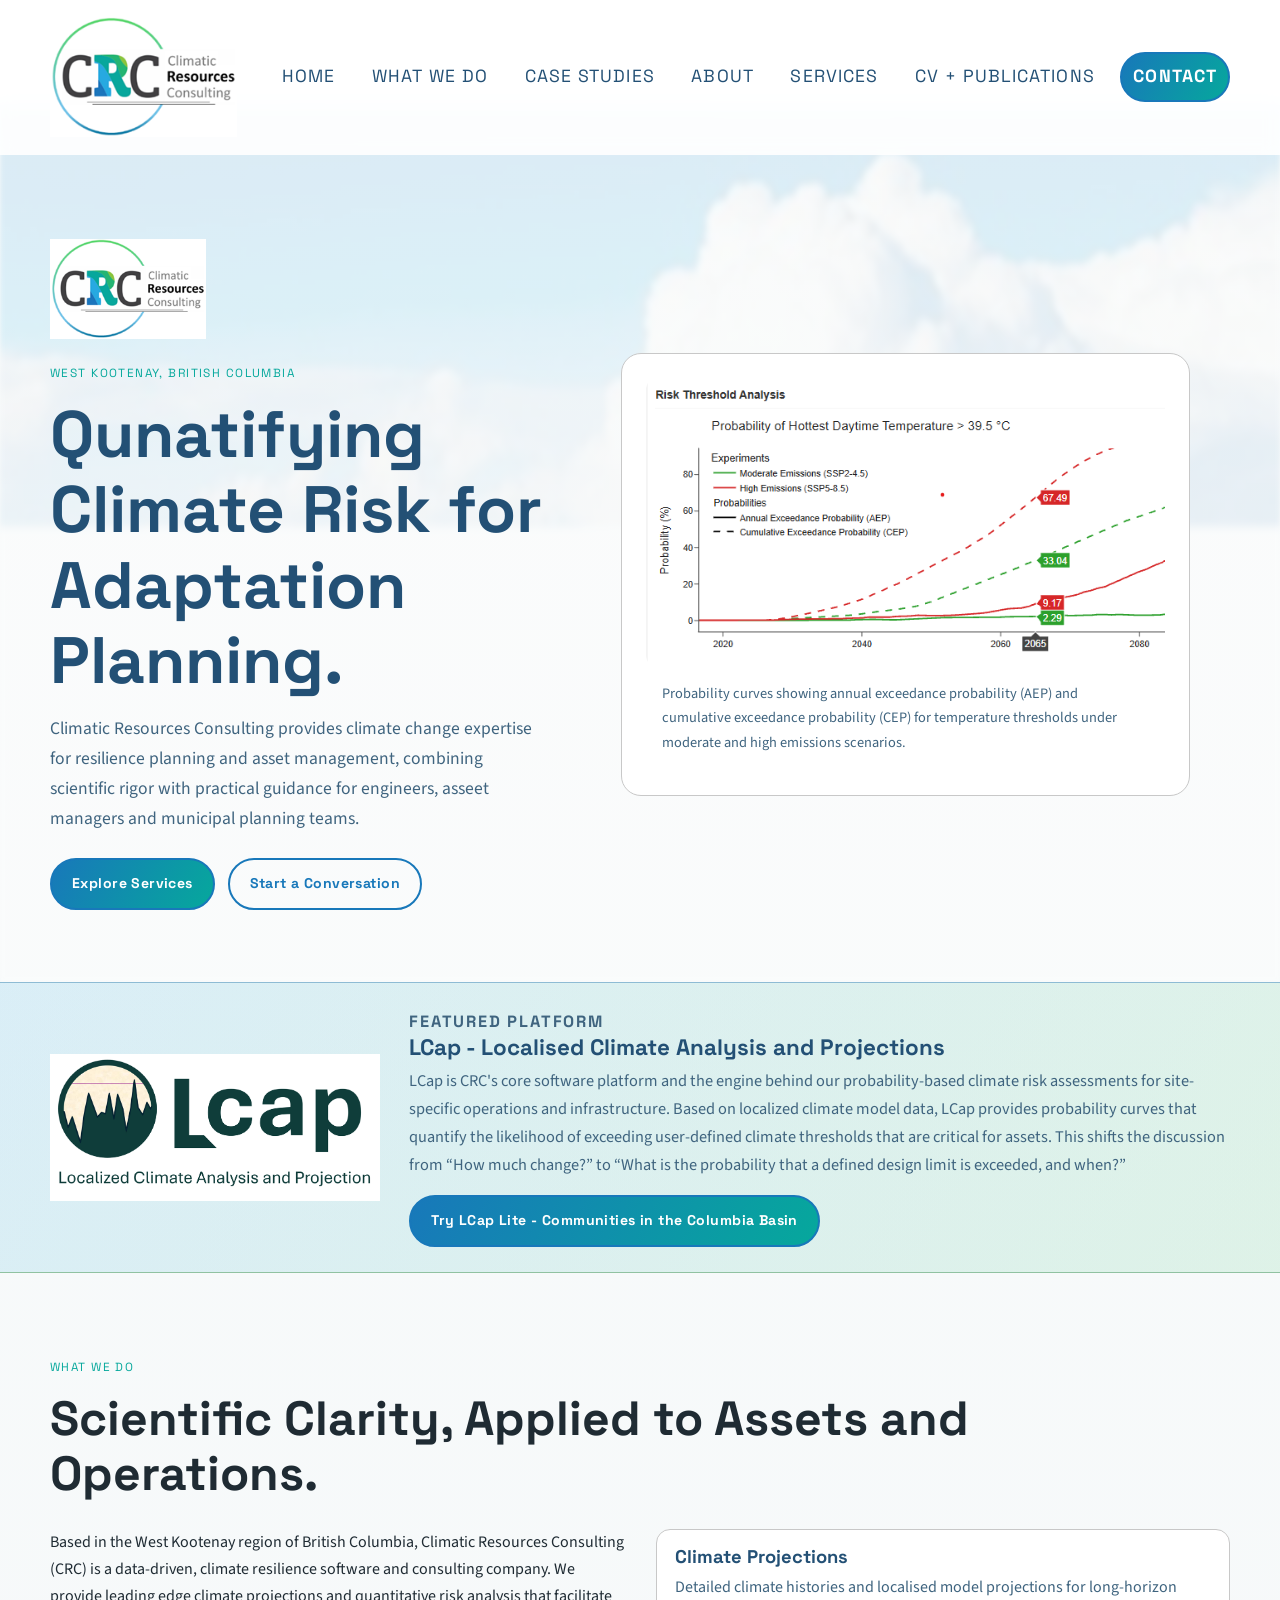
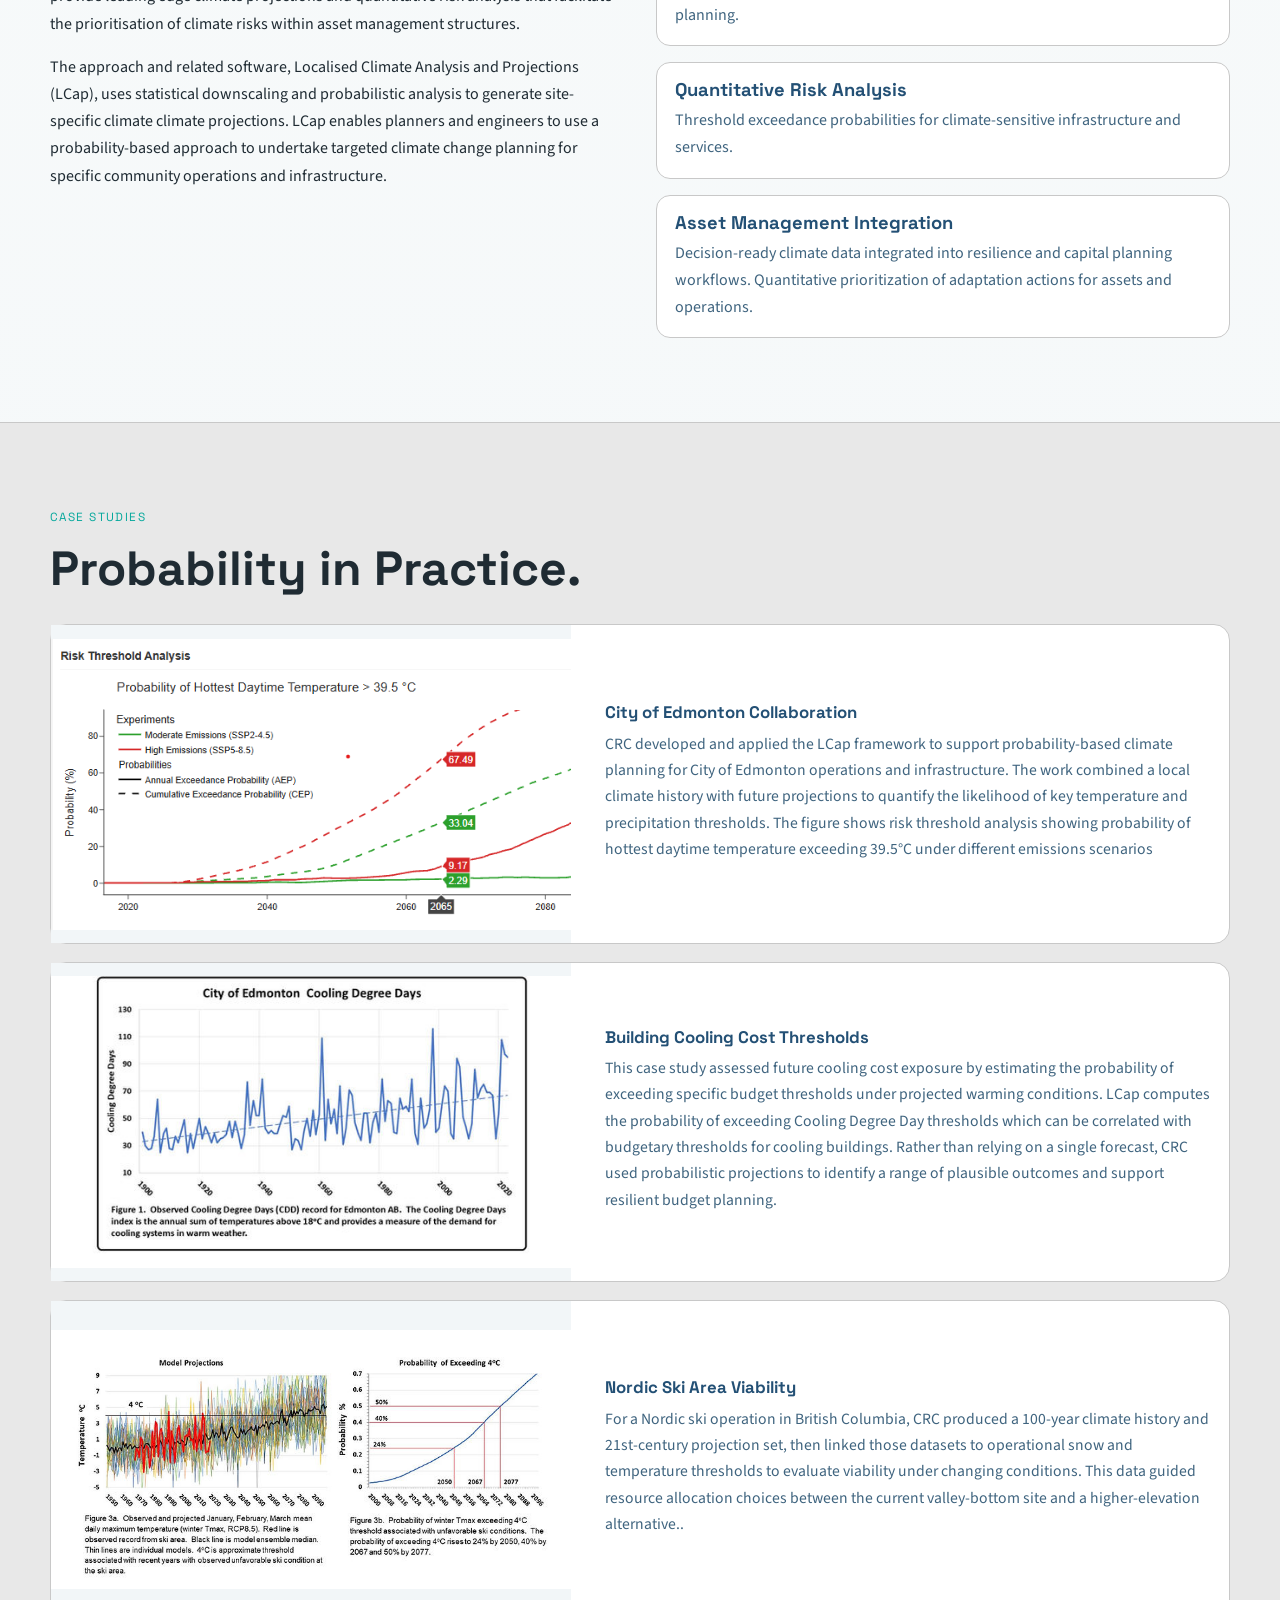
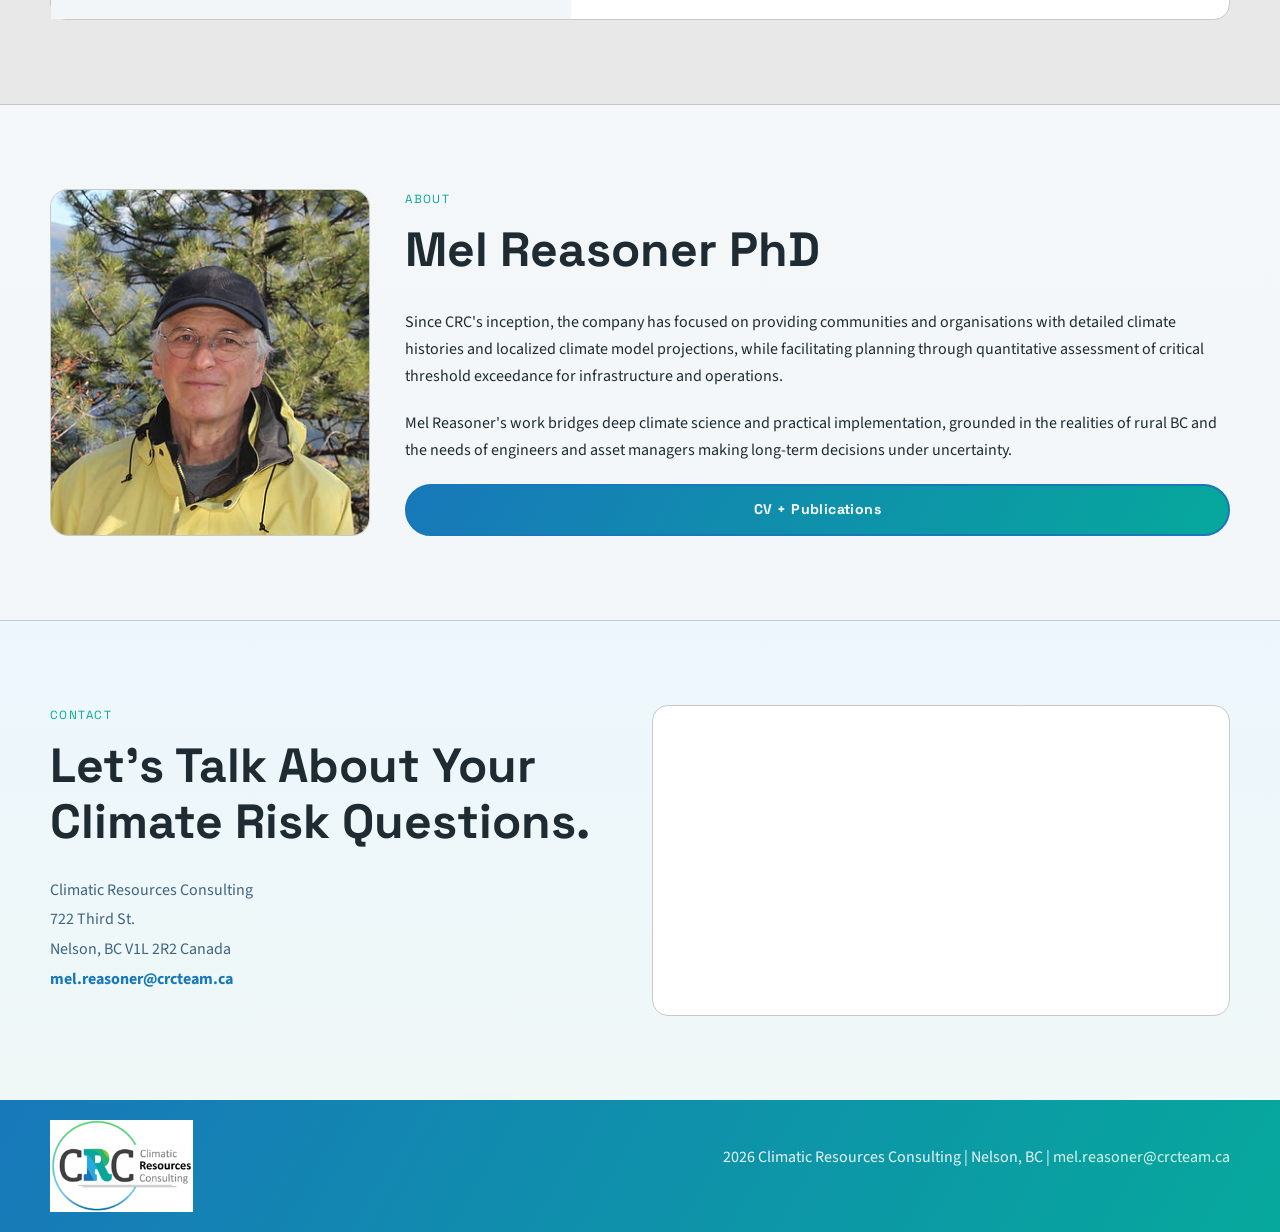
==== commit 24df6377: "Merge branch 'main' of https://github.com/climatic-resources-consulting/crcteam.ca" ====
--- a/index.html
+++ b/index.html
@@ -29,11 +29,11 @@
       </button>
       <nav id="site-nav" class="site-nav" aria-label="Primary">
         <a href="#home">Home</a>
+        <a href="#services">What We Do</a>
+        <a href="#case-studies">Case Studies</a>
+        <a href="#about">About</a>
         <a href="pricing.html">Services</a>
-        <a href="#case-studies">Case Studies</a>
         <a href="cv-publications.html">CV + Publications</a>
-        <a href="pricing.html">Pricing</a>
-        <a href="#about">About</a>
         <a href="#contact" class="btn btn-small">Contact</a>
       </nav>
     </div>
@@ -50,17 +50,16 @@
         <div class="hero-copy">
           <img src="assets/brand/crc_logo.png" alt="CRC logo" class="hero-logo">
           <p class="kicker">West Kootenay, British Columbia</p>
-          <h1>Climate Insight for Decisions That Last.</h1>
-          <p class="hero-lead">Climatic Resources Consulting provides climate change expertise for resilience planning and asset management, combining scientific rigor with practical guidance for engineers, communities, and infrastructure leaders.</p>
+          <h1>Qunatifying Climate Risk for Adaptation Planning.</h1>
+          <p class="hero-lead">Climatic Resources Consulting provides climate change expertise for resilience planning and asset management, combining scientific rigor with practical guidance for engineers, asseet managers and municipal planning teams.</p>
           <div class="hero-actions">
             <a href="#services" class="btn">Explore Services</a>
             <a href="#contact" class="btn btn-ghost">Start a Conversation</a>
           </div>
         </div>
         <figure class="hero-figure">
-          <img src="assets/figures/probability-curves.png" alt="Risk threshold analysis showing probability of hottest daytime temperature exceeding 39.5°C under different emissions scenarios" loading="eager">
+          <img src="assets/figures/probability-curves.png" alt="Risk threshold analysis showing probability of hottest daytime temperature exceeding 39.5°C under different emissions scenarios" loding="lazy">
           <figcaption>Probability curves showing annual exceedance probability (AEP) and cumulative exceedance probability (CEP) for temperature thresholds under moderate and high emissions scenarios.</figcaption>
-        </figure>
       </div>
     </section>
 
@@ -70,7 +69,7 @@
         <div>
           <p class="lcap-kicker">Featured Platform</p>
           <h2 class="lcap-title">LCap - Localised Climate Analysis and Projections</h2>
-          <p>LCap is CRC's core software platform and the engine behind our probability-based climate risk assessments for site-specific operations and infrastructure. It converts climate model output into practical planning intelligence for engineers, asset managers, and municipal teams.</p>
+          <p>LCap is CRC's core software platform and the engine behind our probability-based climate risk assessments for site-specific operations and infrastructure. Based on localized climate model data, LCap provides probability curves that quantify the likelihood of exceeding user-defined climate thresholds that are critical for assets.  This shifts the discussion from “How much change?” to “What is the probability that a defined design limit is exceeded, and when?”</p>
           <div class="lcap-actions">
             <a href="https://basinclimatesource.ca/risk-analysis" class="btn" target="_blank" rel="noopener noreferrer">Try LCap Lite - Communities in the Columbia Basin</a>
           </div>
@@ -86,8 +85,8 @@
         </div>
         <div class="split">
           <div>
-            <p>Based in the West Kootenay region of British Columbia, Climatic Resources Consulting (CRC) is a data-driven, climate resilience software and consulting company. We provide leading edge climate projections and quantitative risk analysis that facilitate the prioritisation of climate risks within asset management structures.</p>
-            <p>The approach and related software, Localised Climate Analysis and Projections (LCap), uses statistical downscaling and probabilistic analysis to generate site-specific climate projections. LCap enables planners and engineers to use a probability-based approach to undertake targeted climate change planning for specific community operations and infrastructure.</p>
+            <p>Based in the West Kootenay region of British Columbia, Climatic Resources Consulting (CRC) is a data-driven, climate resilience software and consulting company. We provide  leading edge climate projections and quantitative risk analysis that facilitate the prioritisation of climate risks within asset management structures.
+            <p>The approach and related software, Localised Climate Analysis and Projections (LCap), uses statistical downscaling and probabilistic analysis to generate site-specific climate climate projections. LCap enables planners and engineers to use a probability-based approach to undertake targeted climate change planning for specific community operations and infrastructure.
           </div>
           <div class="service-stack">
             <article class="service-item">
@@ -118,21 +117,21 @@
             <img src="assets/figures/probability-curves.png" alt="Risk threshold analysis showing probability curves" loading="lazy">
             <div class="card-body">
               <h3>City of Edmonton Collaboration</h3>
-              <p>CRC developed and applied the LCap framework to support probability-based climate planning for City of Edmonton operations and infrastructure. The work combined a local climate history with downscaled projections and translated those results into exceedance probabilities for planning-relevant thresholds. This allowed technical teams to compare risk trajectories across multiple time horizons and prioritize adaptation actions with stronger quantitative support.</p>
+              <p>CRC developed and applied the LCap framework to support probability-based climate planning for City of Edmonton operations and infrastructure. The work combined a local climate history with future projections to quantify the likelihood of key temperature and precipitation thresholds.  The figure shows risk threshold analysis showing probability of hottest daytime temperature exceeding 39.5°C under different emissions scenarios</p>
             </div>
           </article>
           <article class="card card-horizontal">
             <img src="assets/figures/case-cooling.jpg" alt="Cooling cost budget threshold analysis" loading="lazy">
             <div class="card-body">
               <h3>Building Cooling Cost Thresholds</h3>
-              <p>This case study assessed future cooling cost exposure by estimating the probability of exceeding specific budget thresholds under projected warming conditions. Rather than relying on average change alone, the analysis focused on likelihood and frequency of cost stress events that matter to facilities management. The results supported more resilient budgeting, lifecycle planning, and phased investment decisions for building operations.</p>
+              <p>This case study assessed future cooling cost exposure by estimating the probability of exceeding specific budget thresholds under projected warming conditions. LCap computes the probability of exceeding Cooling Degree Day thresholds which can be correlated with budgetary thresholds for cooling buildings. Rather than relying on a single forecast, CRC used probabilistic projections to identify a range of plausible outcomes and support resilient budget planning.</p>
             </div>
           </article>
           <article class="card card-horizontal">
             <img src="assets/figures/case-nordic.jpg" alt="Nordic ski area" loading="lazy">
             <div class="card-body">
               <h3>Nordic Ski Area Viability</h3>
-              <p>For a Nordic ski operation in British Columbia, CRC produced a 100-year climate history and 21st-century projection set, then linked those datasets to operational snow and temperature thresholds. LCap-based probability outputs helped clarify how reliability windows may shift over coming decades.</p>
+              <p>For a Nordic ski operation in British Columbia, CRC produced a 100-year climate history and 21st-century projection set, then linked those datasets to operational snow and temperature thresholds to evaluate viability under changing conditions. This data guided resource allocation choices between the current valley-bottom site and a higher-elevation alternative..</p>
             </div>
           </article>
         </div>
@@ -144,7 +143,7 @@
         <figure class="portrait-block">
           <img src="assets/photos/mel-reasoner.jpg" alt="Mel Reasoner PhD" loading="lazy">
         </figure>
-        <div>
+        <div class="about-copy">
           <div class="section-head">
             <p class="kicker">About</p>
             <h2>Mel Reasoner PhD</h2>
--- a/style.css
+++ b/style.css
@@ -255,7 +255,7 @@
 }
 
 .topbar-inner {
-  min-height: 84px;
+  min-height: 154px;
   display: flex;
   align-items: center;
   justify-content: space-between;
@@ -263,7 +263,7 @@
 }
 
 .brand-mark {
-  height: 72px;
+  height: 120px;
   width: auto;
 }
 
@@ -275,7 +275,7 @@
 
 .site-nav a {
   font-family: "Space Grotesk", Arial, sans-serif;
-  font-size: 0.84rem;
+  font-size: 1.10rem;
   text-transform: uppercase;
   letter-spacing: 0.06em;
   color: var(--crc-text-strong);
@@ -376,7 +376,7 @@
 
 .hero-copy h1 {
   font-size: clamp(2.1rem, 6vw, 4.1rem);
-  max-width: 15ch;
+  max-width: 12ch;
   color: var(--crc-text-strong);
   margin-bottom: 1rem;
 }
@@ -388,7 +388,6 @@
 }
 
 .hero-lead {
-  max-width: 56ch;
   font-size: 1.1rem;
   color: var(--crc-text-mid);
 }
@@ -402,9 +401,11 @@
 
 .hero-figure {
   background: var(--crc-panel);
+  padding: 0.7rem;
   border: 1px solid var(--line);
   border-radius: 20px;
-  overflow: hidden;
+  overflow: visible;
+  max-width: 100%
   box-shadow: 0 30px 40px rgba(13, 50, 53, 0.12);
   padding: 1.5rem;
   justify-self: end;
@@ -414,6 +415,13 @@
   font-size: 0.9rem;
   color: var(--crc-text-mid);
   padding: 0.9rem 1rem 1rem;
+}
+
+.hero-figure img {
+  width: 100%;
+  height: auto;
+  display: block;
+  border-radius: 0.75rem;
 }
 
 .lcap-ribbon {
@@ -500,14 +508,18 @@
   display: grid;
   gap: 1.1rem;
   grid-template-columns: 1fr;
+  grid-template-columns: 1fr;
 }
 
 .card {
   background: var(--crc-panel);
   border: 1px solid var(--line);
   border-radius: 16px;
-  overflow: hidden;
-  display: grid;
+  overflow: visible;
+  display: grid;
+  grid-template-columns: 1fr 1fr;
+  gap: 1rem;
+  align-items: start;
 }
 
 .card-horizontal {
@@ -525,6 +537,7 @@
 
 .card-body {
   padding: 1.2rem 1.15rem 1.4rem;
+  min-width: 0;
 }
 
 .card-body h3 {
@@ -544,7 +557,19 @@
   display: grid;
   grid-template-columns: 320px 1fr;
   gap: 2.2rem;
-  align-items: start;
+  align-items: stretch;
+}
+
+.about-copy {
+  display: flex;
+  flex-direction: column;
+  justify-content: space-between;
+  min-height: 0;
+}
+
+.about-btn {
+  align-self: center;
+  margin-top: 1rem;
 }
 
 .portrait-block {
@@ -592,7 +617,7 @@
 .map-wrap {
   border: 1px solid var(--line);
   border-radius: 16px;
-  overflow: hidden;
+  overflow: visible;
   min-height: 300px;
   background: var(--crc-panel);
 }
@@ -618,7 +643,7 @@
 }
 
 .footer-logo {
-  height: 42px;
+  height: 92px;
   width: auto;
 }
 
@@ -819,6 +844,10 @@
   .about-grid,
   .contact-grid,
   .detail-grid {
+    grid-template-columns: 1fr;
+  }
+
+  .card {
     grid-template-columns: 1fr;
   }
 
@@ -871,7 +900,8 @@
   }
 
   .brand-mark {
-    height: 48px;
+    height: 72px;
+    width: auto;
   }
 
   .hero {
@@ -888,3 +918,6 @@
     grid-template-columns: 1fr;
   }
 }
+html {
+  scroll-padding-top: 130px;
+}
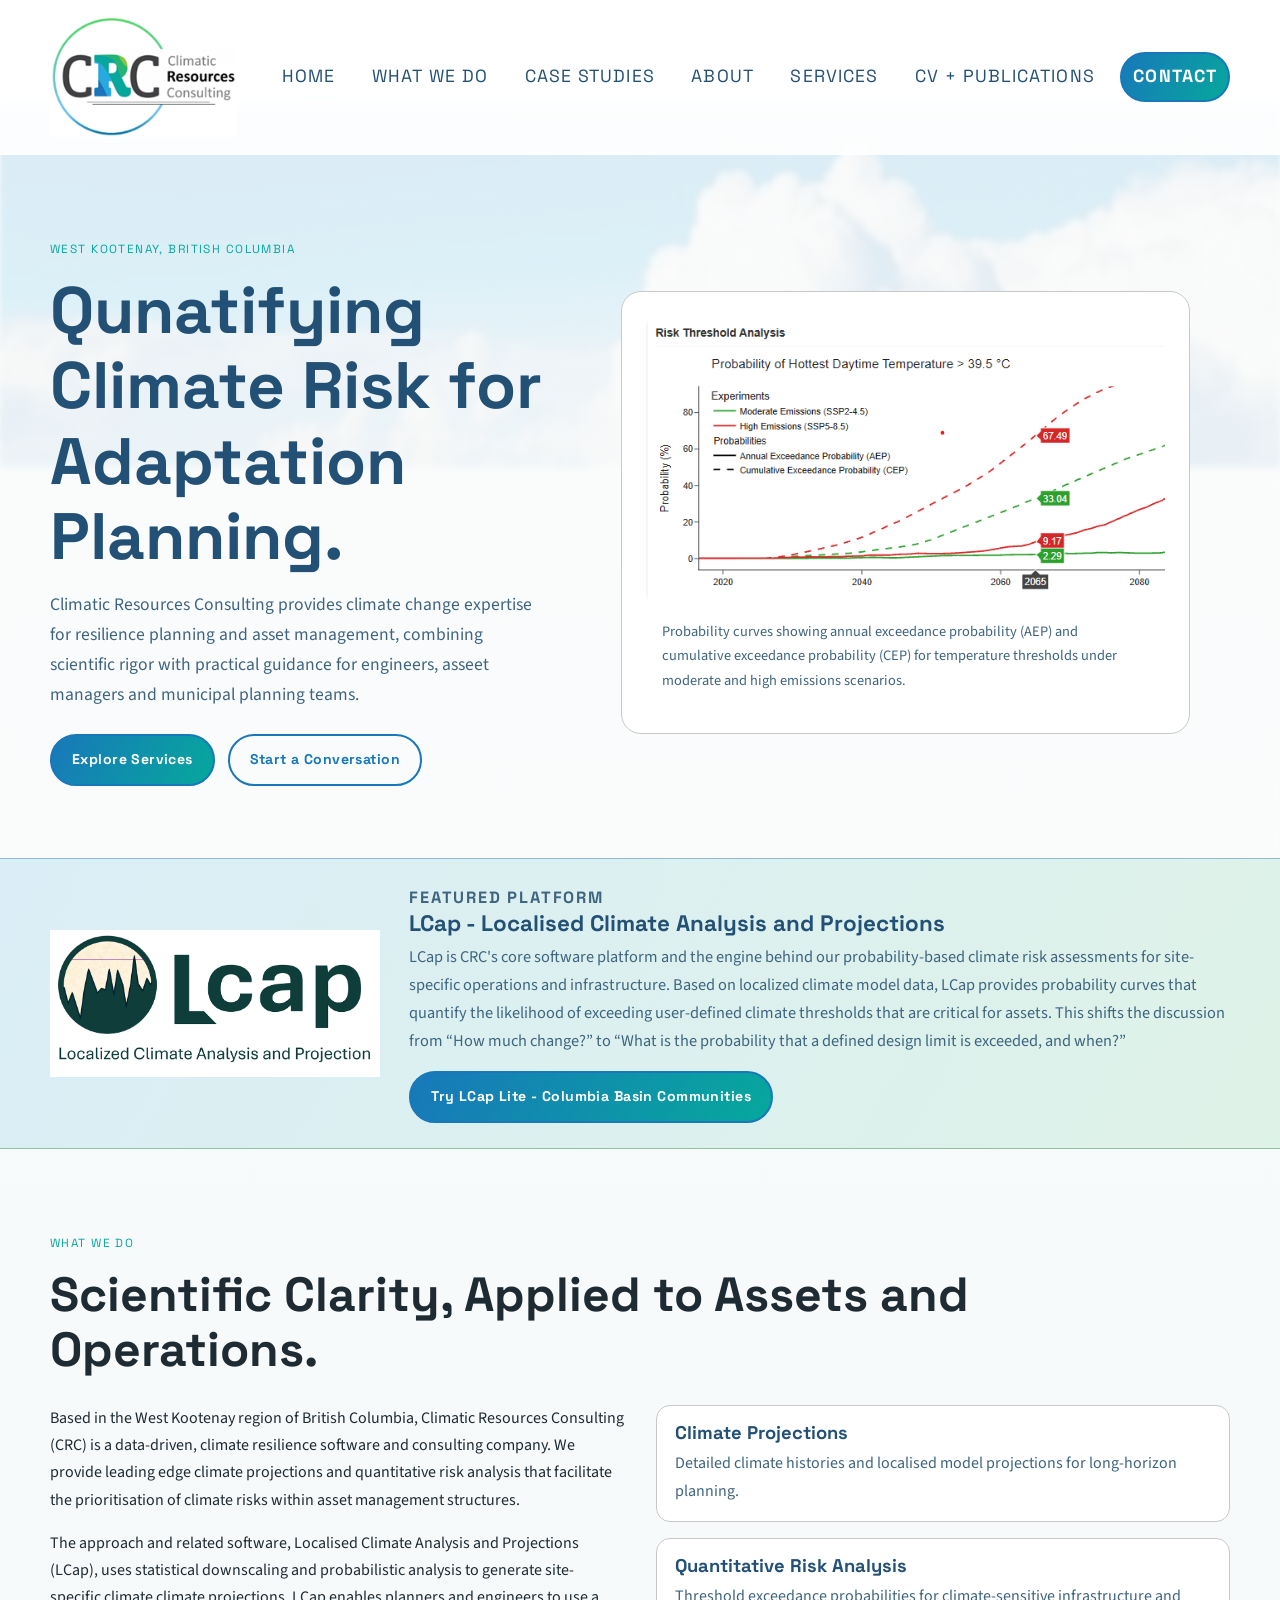
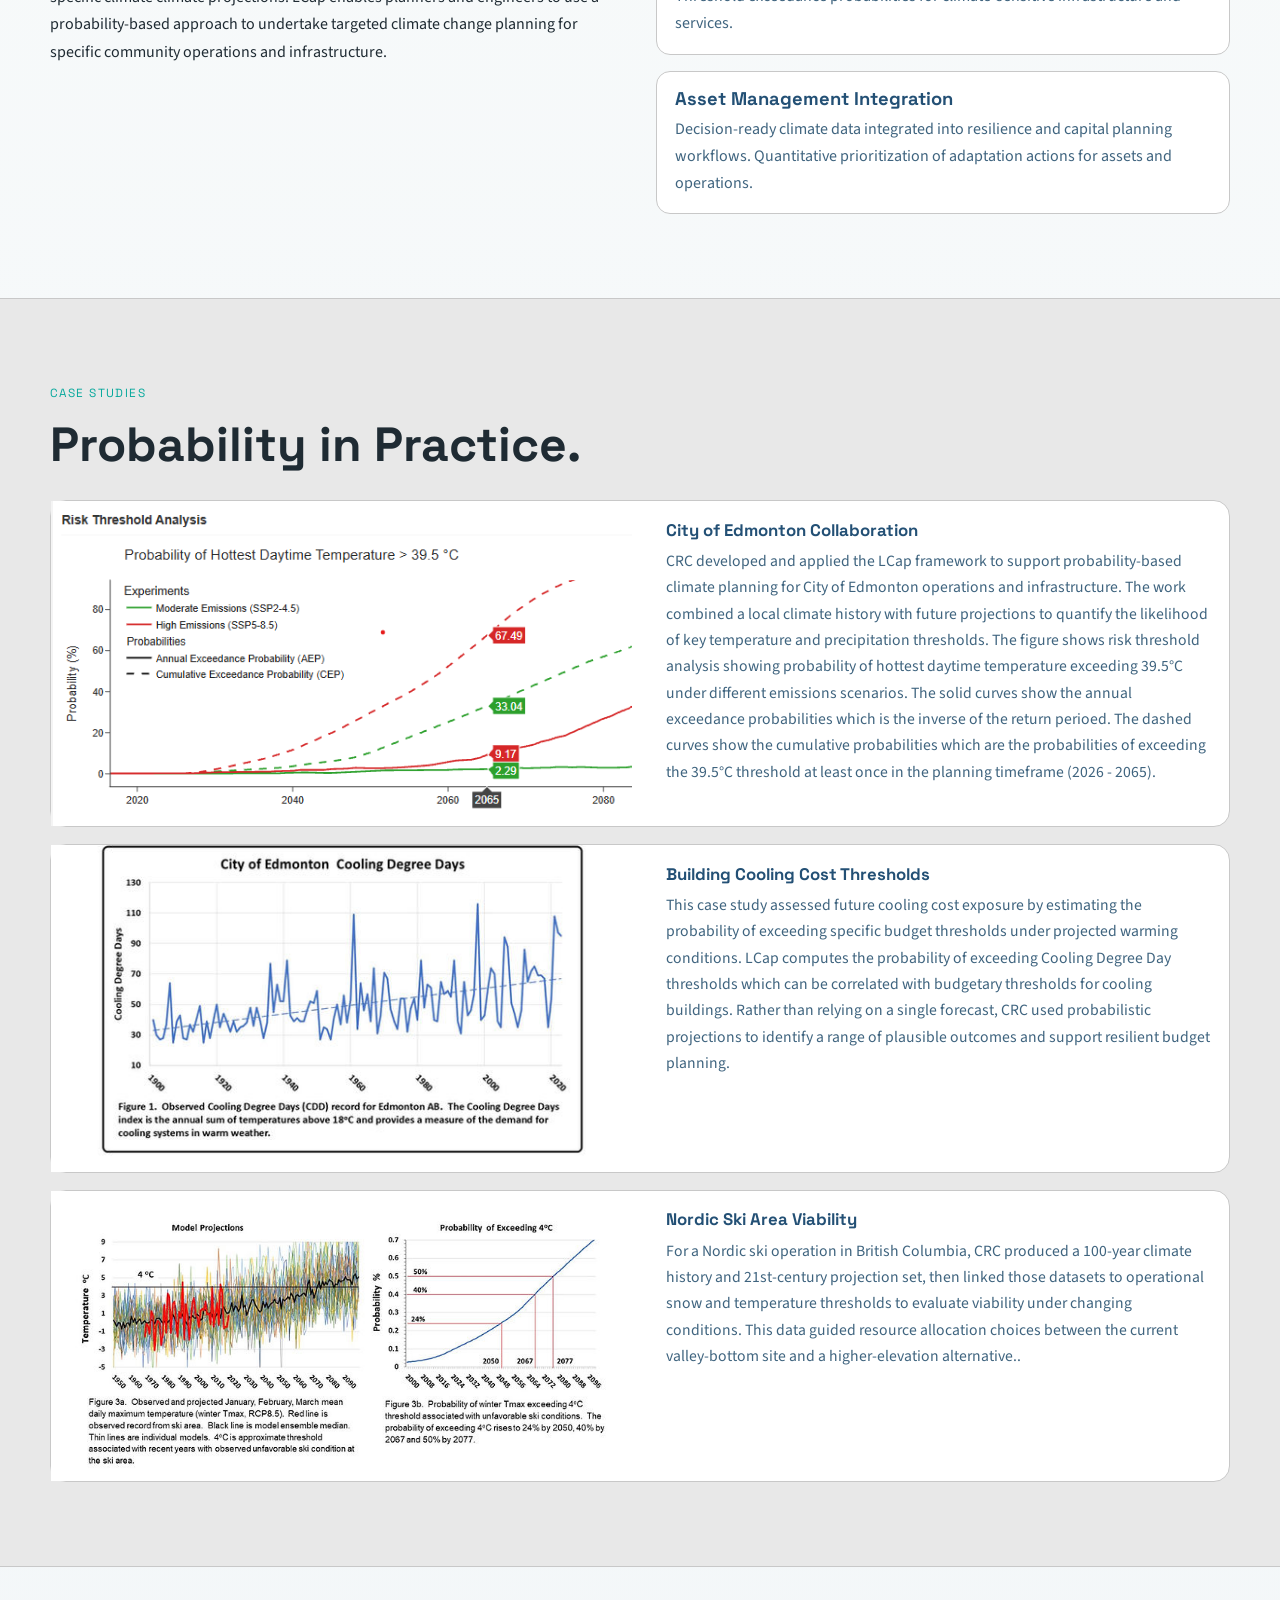
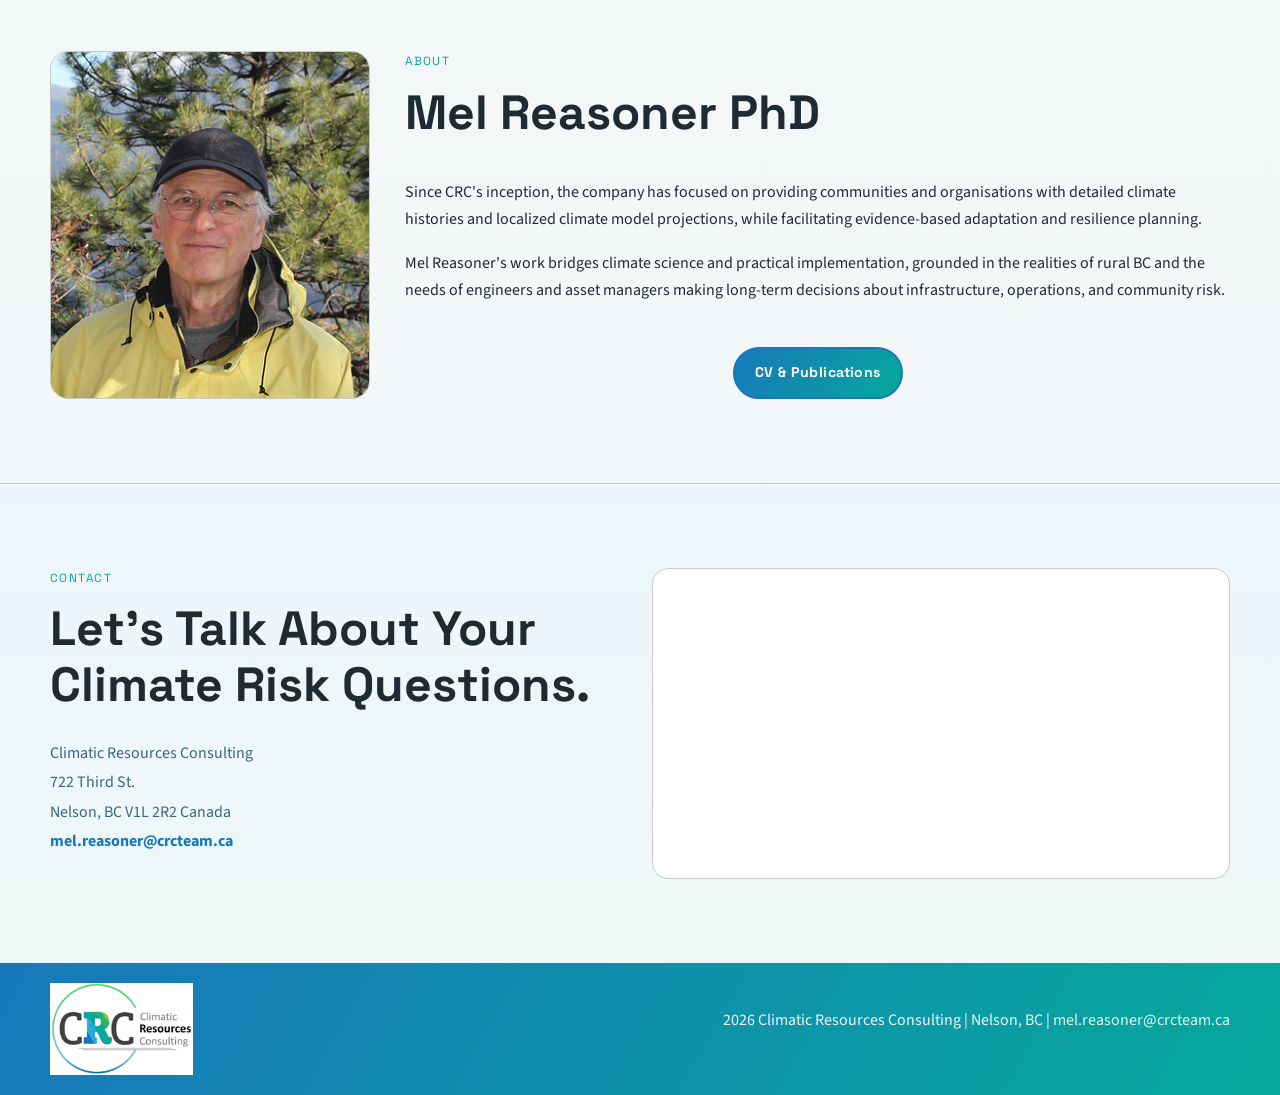
==== commit da706c1c: "Update website text" ====
--- a/index.html
+++ b/index.html
@@ -48,7 +48,6 @@
       </div>
       <div class="wrap hero-grid">
         <div class="hero-copy">
-          <img src="assets/brand/crc_logo.png" alt="CRC logo" class="hero-logo">
           <p class="kicker">West Kootenay, British Columbia</p>
           <h1>Qunatifying Climate Risk for Adaptation Planning.</h1>
           <p class="hero-lead">Climatic Resources Consulting provides climate change expertise for resilience planning and asset management, combining scientific rigor with practical guidance for engineers, asseet managers and municipal planning teams.</p>
@@ -71,7 +70,7 @@
           <h2 class="lcap-title">LCap - Localised Climate Analysis and Projections</h2>
           <p>LCap is CRC's core software platform and the engine behind our probability-based climate risk assessments for site-specific operations and infrastructure. Based on localized climate model data, LCap provides probability curves that quantify the likelihood of exceeding user-defined climate thresholds that are critical for assets.  This shifts the discussion from “How much change?” to “What is the probability that a defined design limit is exceeded, and when?”</p>
           <div class="lcap-actions">
-            <a href="https://basinclimatesource.ca/risk-analysis" class="btn" target="_blank" rel="noopener noreferrer">Try LCap Lite - Communities in the Columbia Basin</a>
+            <a href="https://basinclimatesource.ca/risk-analysis" class="btn" target="_blank" rel="noopener noreferrer">Try LCap Lite - Columbia Basin Communities</a>
           </div>
         </div>
       </div>
@@ -113,21 +112,21 @@
           <h2>Probability in Practice.</h2>
         </div>
         <div class="cards">
-          <article class="card card-horizontal">
+          <article class="card">
             <img src="assets/figures/probability-curves.png" alt="Risk threshold analysis showing probability curves" loading="lazy">
             <div class="card-body">
               <h3>City of Edmonton Collaboration</h3>
-              <p>CRC developed and applied the LCap framework to support probability-based climate planning for City of Edmonton operations and infrastructure. The work combined a local climate history with future projections to quantify the likelihood of key temperature and precipitation thresholds.  The figure shows risk threshold analysis showing probability of hottest daytime temperature exceeding 39.5°C under different emissions scenarios</p>
+              <p>CRC developed and applied the LCap framework to support probability-based climate planning for City of Edmonton operations and infrastructure. The work combined a local climate history with future projections to quantify the likelihood of key temperature and precipitation thresholds.  The figure shows risk threshold analysis showing probability of hottest daytime temperature exceeding 39.5°C under different emissions scenarios.  The solid curves show the annual exceedance probabilities which is the inverse of the return perioed.  The dashed curves show the cumulative probabilities which are the probabilities of exceeding the 39.5°C threshold at least once in the planning timeframe (2026 - 2065).</p>
             </div>
           </article>
-          <article class="card card-horizontal">
+          <article class="card">
             <img src="assets/figures/case-cooling.jpg" alt="Cooling cost budget threshold analysis" loading="lazy">
             <div class="card-body">
               <h3>Building Cooling Cost Thresholds</h3>
               <p>This case study assessed future cooling cost exposure by estimating the probability of exceeding specific budget thresholds under projected warming conditions. LCap computes the probability of exceeding Cooling Degree Day thresholds which can be correlated with budgetary thresholds for cooling buildings. Rather than relying on a single forecast, CRC used probabilistic projections to identify a range of plausible outcomes and support resilient budget planning.</p>
             </div>
           </article>
-          <article class="card card-horizontal">
+          <article class="card">
             <img src="assets/figures/case-nordic.jpg" alt="Nordic ski area" loading="lazy">
             <div class="card-body">
               <h3>Nordic Ski Area Viability</h3>
@@ -148,9 +147,11 @@
             <p class="kicker">About</p>
             <h2>Mel Reasoner PhD</h2>
           </div>
-          <p>Since CRC's inception, the company has focused on providing communities and organisations with detailed climate histories and localized climate model projections, while facilitating planning through quantitative assessment of critical threshold exceedance for infrastructure and operations.</p>
-          <p>Mel Reasoner's work bridges deep climate science and practical implementation, grounded in the realities of rural BC and the needs of engineers and asset managers making long-term decisions under uncertainty.</p>
-          <a href="cv-publications.html" class="btn">CV + Publications</a>
+          <div>
+            <p>Since CRC's inception, the company has focused on providing communities and organisations with detailed climate histories and localized climate model projections, while facilitating evidence-based adaptation and resilience planning.</p>
+            <p>Mel Reasoner's work bridges climate science and practical implementation, grounded in the realities of rural BC and the needs of engineers and asset managers making long-term decisions about infrastructure, operations, and community risk.</p>
+          </div>
+          <a href="cv-publications.html" class="btn about-btn">CV & Publications</a>
         </div>
       </div>
     </section>
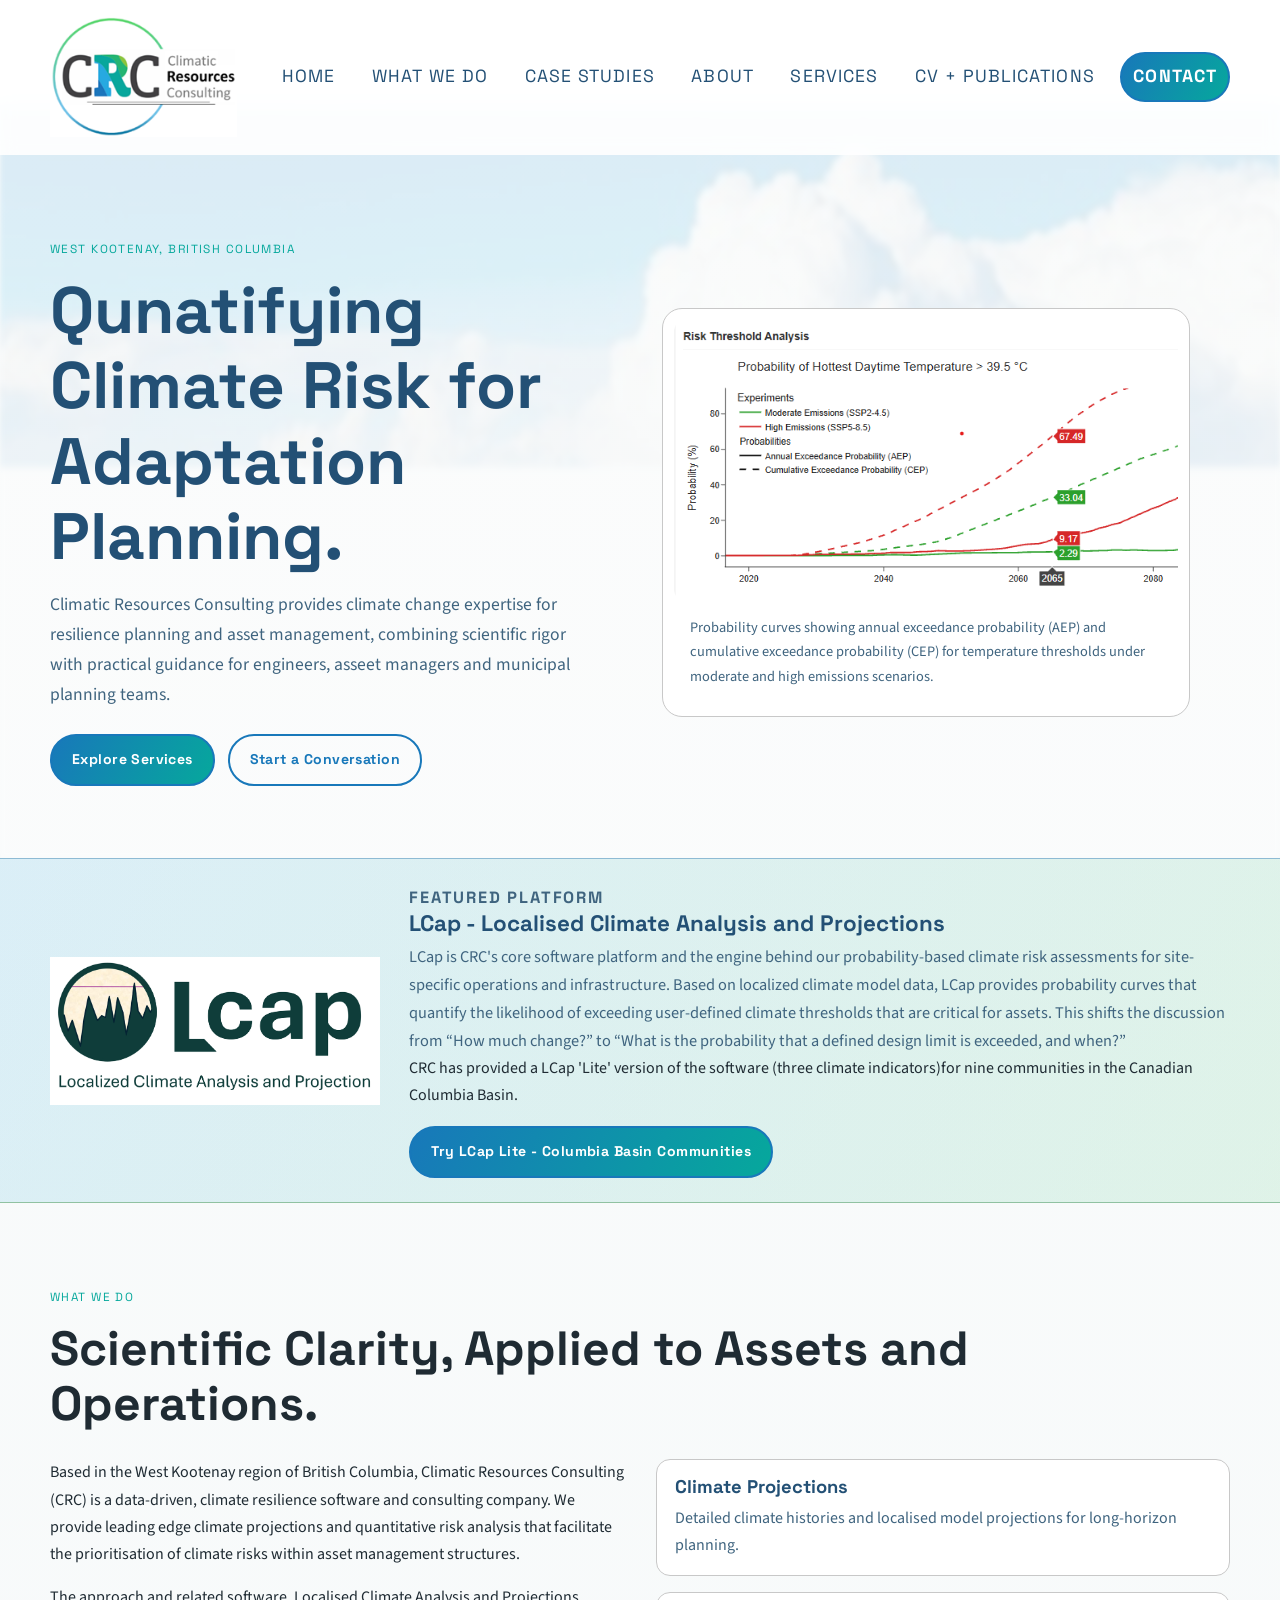
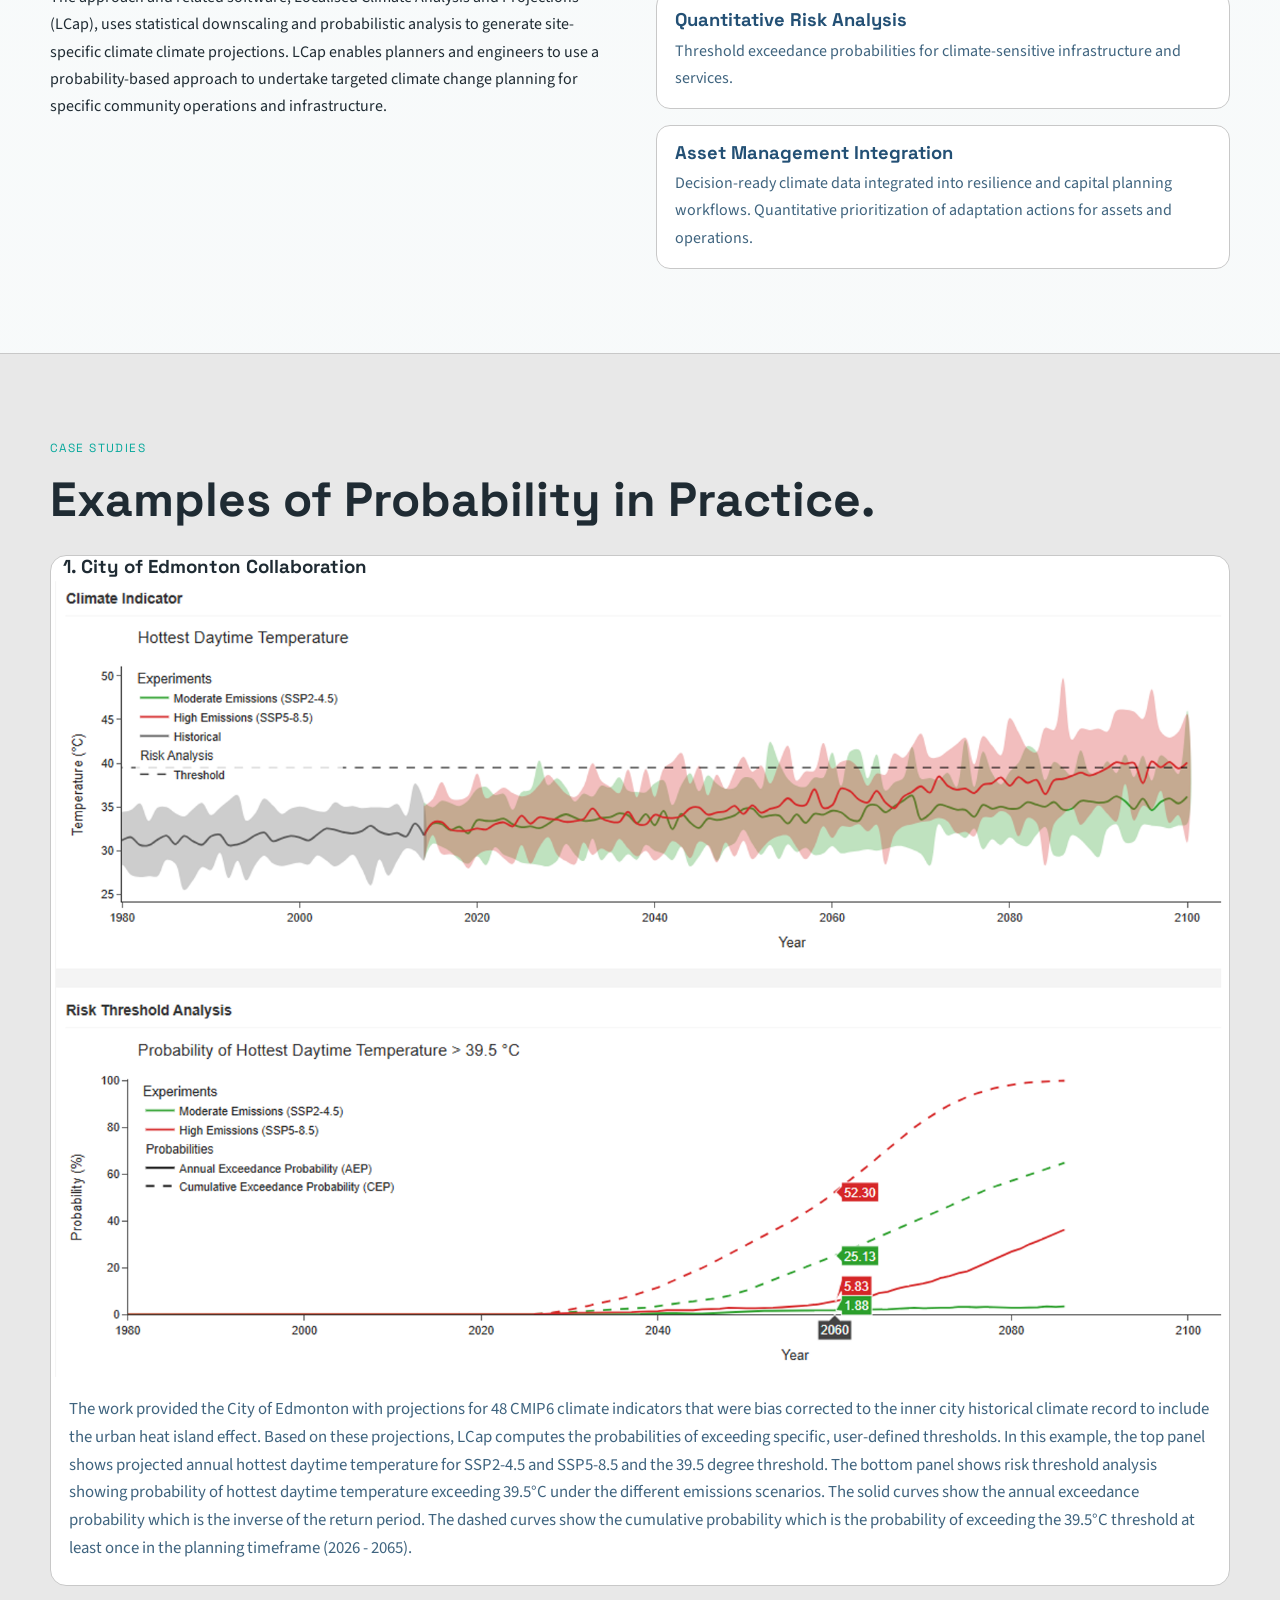
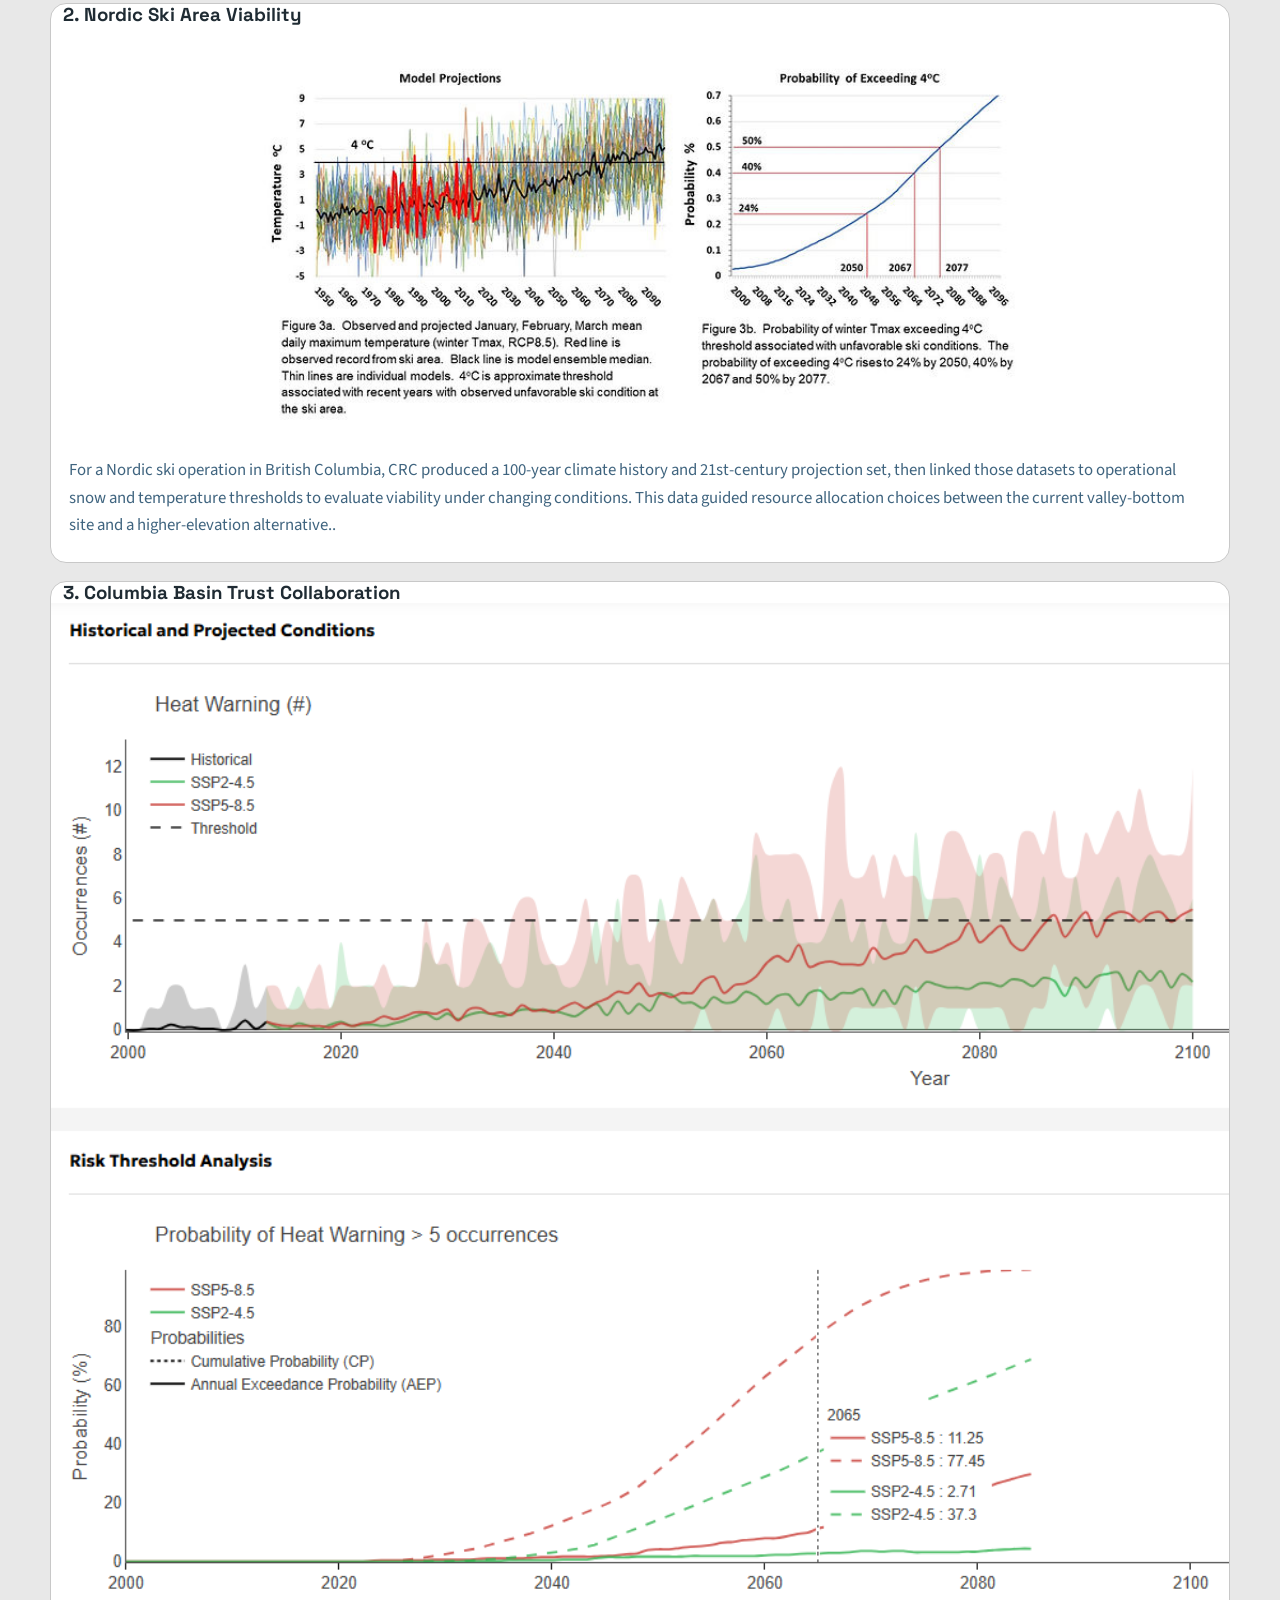
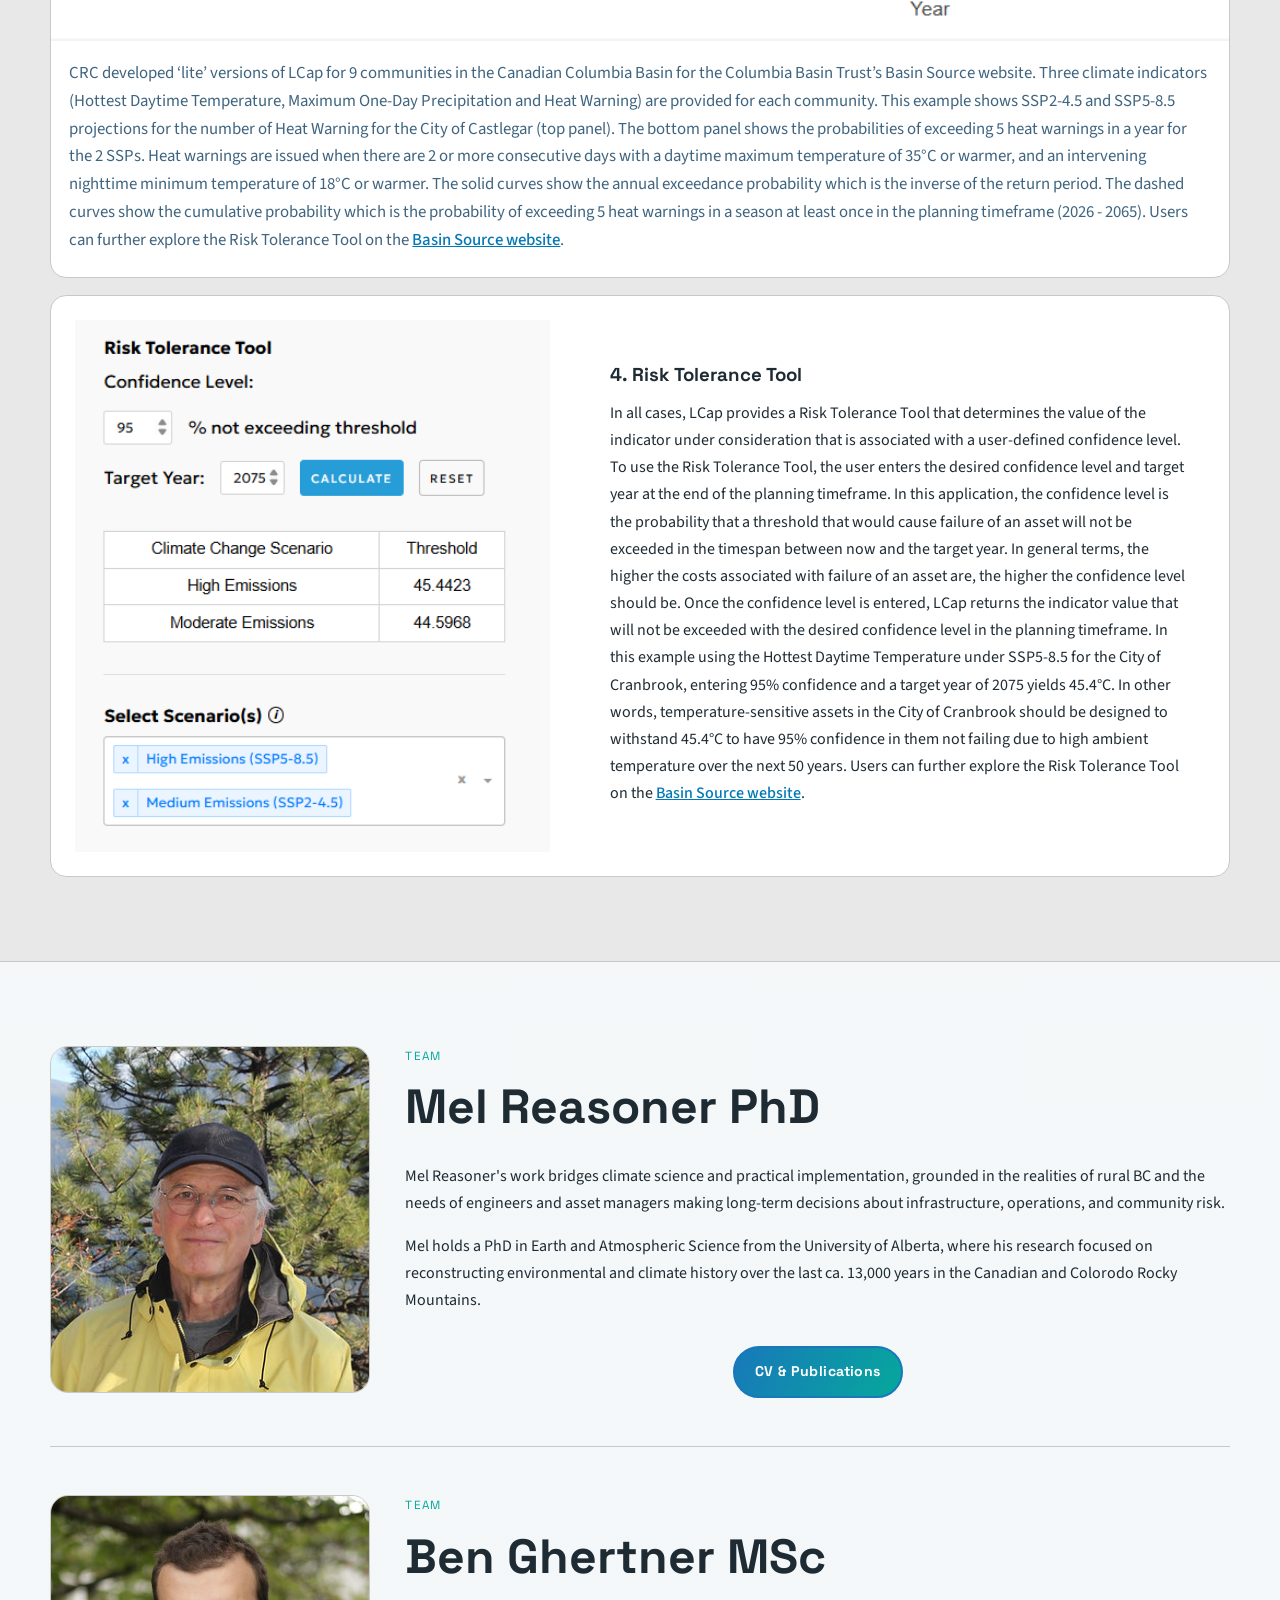
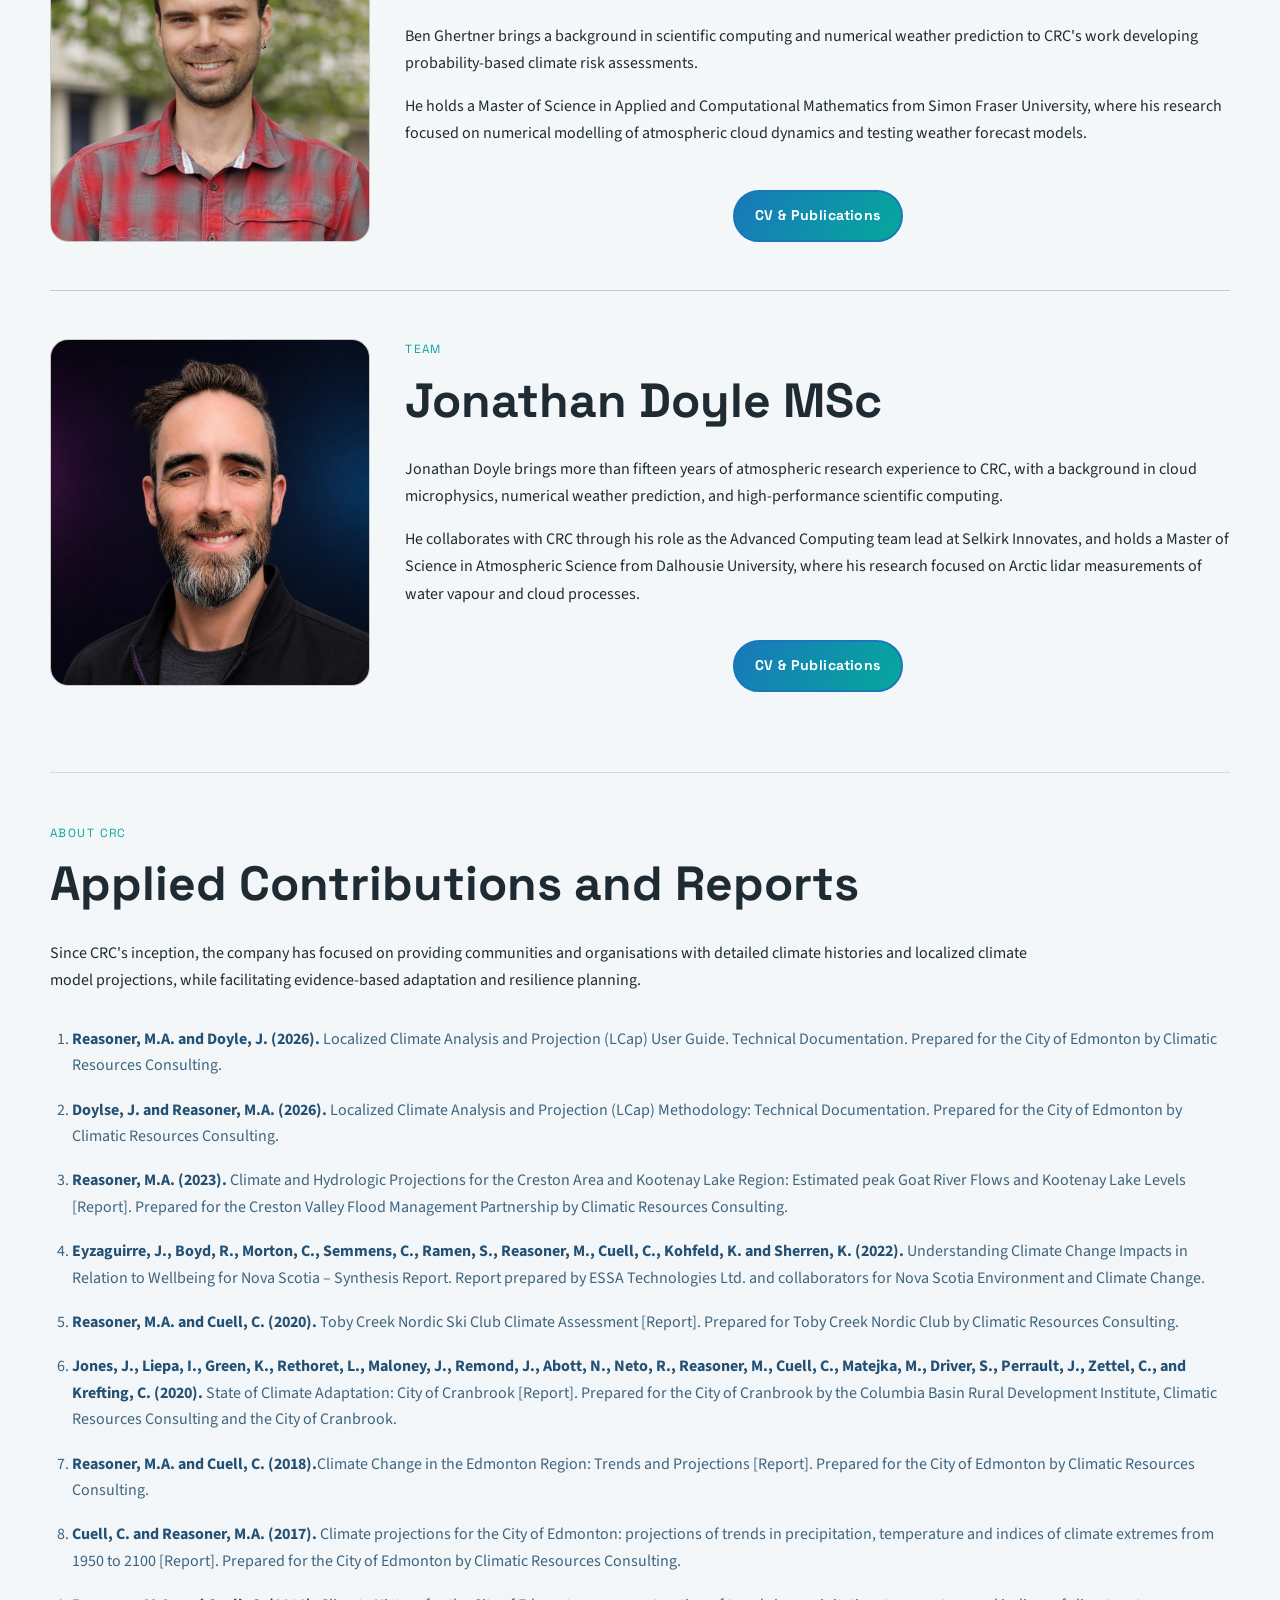
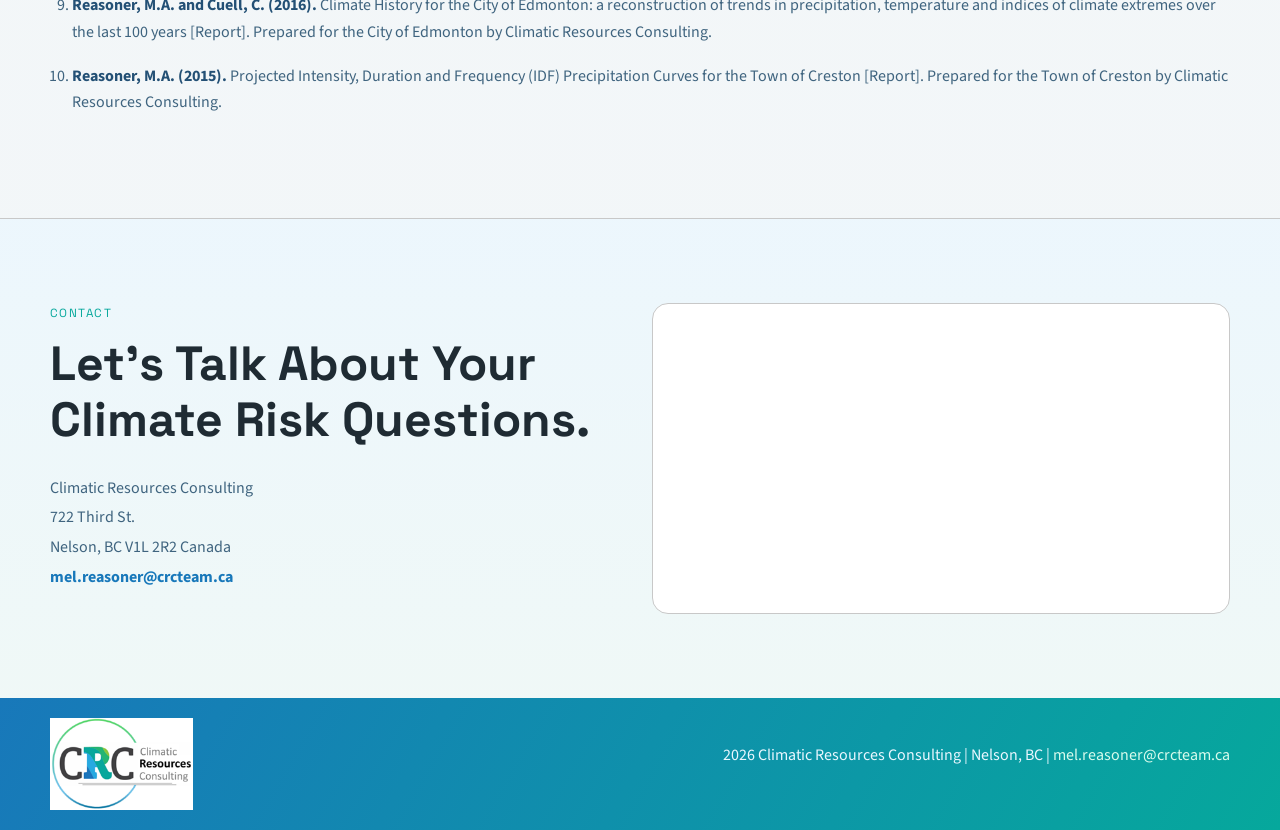
==== commit 5266c20a: "Update CRC website with team profiles and services edits" ====
--- a/index.html
+++ b/index.html
@@ -68,7 +68,9 @@
         <div>
           <p class="lcap-kicker">Featured Platform</p>
           <h2 class="lcap-title">LCap - Localised Climate Analysis and Projections</h2>
-          <p>LCap is CRC's core software platform and the engine behind our probability-based climate risk assessments for site-specific operations and infrastructure. Based on localized climate model data, LCap provides probability curves that quantify the likelihood of exceeding user-defined climate thresholds that are critical for assets.  This shifts the discussion from “How much change?” to “What is the probability that a defined design limit is exceeded, and when?”</p>
+          <p>LCap is CRC's core software platform and the engine behind our probability-based climate risk assessments for site-specific operations and infrastructure. Based on localized climate model data, LCap provides probability curves that quantify the likelihood of exceeding user-defined climate thresholds that are critical for assets.  This shifts the discussion from “How much change?” to “What is the probability that a defined design limit is exceeded, and when?”  </p> 
+
+          </p>CRC has provided a LCap 'Lite' version of the software (three climate indicators)for nine communities in the Canadian Columbia Basin.</p>
           <div class="lcap-actions">
             <a href="https://basinclimatesource.ca/risk-analysis" class="btn" target="_blank" rel="noopener noreferrer">Try LCap Lite - Columbia Basin Communities</a>
           </div>
@@ -109,30 +111,70 @@
       <div class="wrap">
         <div class="section-head">
           <p class="kicker">Case Studies</p>
-          <h2>Probability in Practice.</h2>
-        </div>
-        <div class="cards">
-          <article class="card">
-            <img src="assets/figures/probability-curves.png" alt="Risk threshold analysis showing probability curves" loading="lazy">
+          <h2>Examples of Probability in Practice.</h2>
+        </div>
+       <div class="cards">
+          <article class="card card-wide">
+            <h3 class="case-wide-heading">1. City of Edmonton Collaboration</h3>
+            <img
+              class="card-wide-image"
+              src="assets/figures/case-edmonton2.png"
+              alt="Risk threshold analysis showing probability curves"
+              loading="lazy">
             <div class="card-body">
-              <h3>City of Edmonton Collaboration</h3>
-              <p>CRC developed and applied the LCap framework to support probability-based climate planning for City of Edmonton operations and infrastructure. The work combined a local climate history with future projections to quantify the likelihood of key temperature and precipitation thresholds.  The figure shows risk threshold analysis showing probability of hottest daytime temperature exceeding 39.5°C under different emissions scenarios.  The solid curves show the annual exceedance probabilities which is the inverse of the return perioed.  The dashed curves show the cumulative probabilities which are the probabilities of exceeding the 39.5°C threshold at least once in the planning timeframe (2026 - 2065).</p>
+              
+              <p>The work provided the City of Edmonton with projections for 48 CMIP6 climate indicators that were bias corrected to the inner city historical climate record to include the urban heat island effect.  Based on these projections, LCap computes the probabilities of exceeding specific, user-defined thresholds.   In this example, the top panel shows projected annual hottest daytime temperature for SSP2-4.5 and SSP5-8.5 and the 39.5 degree threshold.  The bottom panel shows risk threshold analysis showing probability of hottest daytime temperature exceeding 39.5°C under the different emissions scenarios. The solid curves show the annual exceedance probability which is the inverse of the return period. The dashed curves show the cumulative probability which is the probability of exceeding the 39.5°C threshold at least once in the planning timeframe (2026 - 2065).</p>
             </div>
           </article>
-          <article class="card">
-            <img src="assets/figures/case-cooling.jpg" alt="Cooling cost budget threshold analysis" loading="lazy">
-            <div class="card-body">
-              <h3>Building Cooling Cost Thresholds</h3>
-              <p>This case study assessed future cooling cost exposure by estimating the probability of exceeding specific budget thresholds under projected warming conditions. LCap computes the probability of exceeding Cooling Degree Day thresholds which can be correlated with budgetary thresholds for cooling buildings. Rather than relying on a single forecast, CRC used probabilistic projections to identify a range of plausible outcomes and support resilient budget planning.</p>
-            </div>
-          </article>
-          <article class="card">
-            <img src="assets/figures/case-nordic.jpg" alt="Nordic ski area" loading="lazy">
-            <div class="card-body">
-              <h3>Nordic Ski Area Viability</h3>
+
+          <article class="card card-wide">
+              <h3 class="case-wide-heading">2. Nordic Ski Area Viability</h3>
+
+              <img
+              class="card-wide-image nordic-image"
+              src="assets/figures/case-nordic.jpg"
+              alt="Nordic ski area"
+              loading="lazy">
+
+              <div class="card-body">
               <p>For a Nordic ski operation in British Columbia, CRC produced a 100-year climate history and 21st-century projection set, then linked those datasets to operational snow and temperature thresholds to evaluate viability under changing conditions. This data guided resource allocation choices between the current valley-bottom site and a higher-elevation alternative..</p>
             </div>
           </article>
+          <article class="card card-wide">
+
+    <h3 class="case-wide-heading">3. Columbia Basin Trust Collaboration</h3>
+
+  <img
+    class="card-wide-image"
+    src="assets/figures/case-castlegar.png"
+    alt="Columbia Basin Trust climate risk analysis"
+    loading="lazy">
+
+  <div class="card-body">
+    <p>CRC developed ‘lite’ versions of LCap for 9 communities in the Canadian Columbia Basin for the Columbia Basin Trust’s Basin Source website.  Three climate indicators (Hottest Daytime Temperature, Maximum One-Day Precipitation and Heat Warning) are provided for each community.  This example shows SSP2-4.5 and SSP5-8.5 projections for the number of Heat Warning for the City of Castlegar (top panel).  The bottom panel shows the probabilities of exceeding 5 heat warnings in a year for the 2 SSPs.   Heat warnings are issued when there are 2 or more consecutive days with a daytime maximum temperature of 35°C or warmer, and an intervening nighttime minimum temperature of 18°C or warmer.  The solid curves show the annual exceedance probability which is the inverse of the return period. The dashed curves show the cumulative probability which is the probability of exceeding 5 heat warnings in a season at least once in the planning timeframe (2026 - 2065). Users can further explore the Risk Tolerance Tool on the <a href="https://basinclimatesource.ca/risk-analysis" target="_blank" rel="noopener noreferrer">Basin Source website</a>.</p>
+  </div>
+
+</article>
+<article class="card card-wide risk-tolerance-card">
+
+  <div class="risk-tolerance-row">
+
+    <img
+      class="risk-tolerance-image"
+      src="assets/figures/case-risk-tool.png"
+      alt="Climate risk tolerance assessment tool"
+      loading="lazy">
+
+    <div class="risk-tolerance-content">
+      <h3 class="case-wide-heading">4. Risk Tolerance Tool</h3>
+
+      <p>
+        In all cases, LCap provides a Risk Tolerance Tool that determines the value of the indicator under consideration that is associated with a user-defined confidence level.  To use the Risk Tolerance Tool, the user enters the desired confidence level and target year at the end of the planning timeframe. In this application, the confidence level is the probability that a threshold that would cause failure of an asset will not be exceeded in the timespan between now and the target year.  In general terms, the higher the costs associated with failure of an asset are, the higher the confidence level should be.  Once the confidence level is entered, LCap returns the indicator value that will not be exceeded with the desired confidence level in the planning timeframe. In this example using the Hottest Daytime Temperature under SSP5-8.5 for the City of Cranbrook, entering 95% confidence and a target year of 2075 yields 45.4°C.  In other words, temperature-sensitive assets in the City of Cranbrook should be designed to withstand 45.4°C to have 95% confidence in them not failing due to high ambient temperature over the next 50 years. Users can further explore the Risk Tolerance Tool on the <a href="https://basinclimatesource.ca/risk-analysis" target="_blank" rel="noopener noreferrer">Basin Source website</a>.<P>
+    </div>
+
+  </div>
+
+</article>
         </div>
       </div>
     </section>
@@ -144,16 +186,80 @@
         </figure>
         <div class="about-copy">
           <div class="section-head">
-            <p class="kicker">About</p>
+            <p class="kicker">Team</p>
             <h2>Mel Reasoner PhD</h2>
           </div>
           <div>
-            <p>Since CRC's inception, the company has focused on providing communities and organisations with detailed climate histories and localized climate model projections, while facilitating evidence-based adaptation and resilience planning.</p>
             <p>Mel Reasoner's work bridges climate science and practical implementation, grounded in the realities of rural BC and the needs of engineers and asset managers making long-term decisions about infrastructure, operations, and community risk.</p>
+            <p>Mel holds a PhD in Earth and Atmospheric Science from the University of Alberta, where his research focused on reconstructing environmental and climate history over the last ca. 13,000 years in the Canadian and Colorodo Rocky Mountains.
           </div>
           <a href="cv-publications.html" class="btn about-btn">CV & Publications</a>
         </div>
       </div>
+      
+      <div class="wrap about-grid about-team-member">
+  <figure class="portrait-block">
+    <img src="assets/photos/ben-ghertner.jpg" alt="Ben Ghertner">
+  </figure>
+
+  <div class="about-copy">
+    <div class="section-head">
+      <p class="kicker">Team</p>
+      <h2>Ben Ghertner MSc</h2>
+    </div>
+
+    <div>
+      <p>Ben Ghertner brings a background in scientific computing and numerical weather prediction to CRC's work developing probability-based climate risk assessments.</p>
+
+      <p>He holds a Master of Science in Applied and Computational Mathematics from Simon Fraser University, where his research focused on numerical modelling of atmospheric cloud dynamics and testing weather forecast models.</p>
+    </div>
+
+    <a href="cv-publications-BenG.html" class="btn about-btn">CV & Publications</a>
+  </div>
+</div>
+    <div class="wrap about-grid about-team-member">
+        <figure class="portrait-block">
+          <img src="assets/photos/jonathan-doyle.jpg" alt="Jonathan Doyle">
+        </figure>
+
+        <div class="about-copy">
+          <div class="section-head">
+          <p class="kicker">Team</p>
+          <h2>Jonathan Doyle MSc</h2>
+        </div>
+        <div>
+          <p>Jonathan Doyle brings more than fifteen years of atmospheric research experience to CRC, with a background in cloud microphysics, numerical weather prediction, and high-performance scientific computing.</p>
+
+        <p>He collaborates with CRC through his role as the Advanced Computing team lead at Selkirk Innovates, and holds a Master of Science in Atmospheric Science from Dalhousie University, where his research focused on Arctic lidar measurements of water vapour and cloud processes.</p>
+      </div>
+      <a href="cv-publications-JonD.html" class="btn about-btn">CV & Publications</a>
+    </div>
+    </div>
+    <div class="wrap about-crc">
+  <div class="section-head">
+    <p class="kicker">About CRC</p>
+    <h2>Applied Contributions and Reports</h2>
+  </div>
+
+  <p>
+    Since CRC's inception, the company has focused on providing communities and organisations with detailed climate histories and localized climate model projections, while facilitating evidence-based adaptation and resilience planning.
+  </p>
+
+  <div class="crc-reports">
+     <ol class="pub-list">
+          <li><strong>Reasoner, M.A. and Doyle, J. (2026).</strong> Localized Climate Analysis and Projection (LCap) User Guide. Technical Documentation. Prepared for the City of Edmonton by Climatic Resources Consulting.</li>
+          <li><strong>Doylse, J. and Reasoner, M.A. (2026).</strong> Localized Climate Analysis and Projection (LCap) Methodology: Technical Documentation. Prepared for the City of Edmonton by Climatic Resources Consulting.</li>
+          <li><strong>Reasoner, M.A. (2023).</strong> Climate and Hydrologic Projections for the Creston Area and Kootenay Lake Region: Estimated peak Goat River Flows and Kootenay Lake Levels [Report].  Prepared for the Creston Valley Flood Management Partnership by Climatic Resources Consulting.</li>
+          <li><strong>Eyzaguirre, J., Boyd, R., Morton, C., Semmens, C., Ramen, S., Reasoner, M., Cuell, C., Kohfeld, K. and Sherren, K. (2022).</strong> Understanding Climate Change Impacts in Relation to Wellbeing for Nova Scotia – Synthesis Report. Report prepared by ESSA Technologies Ltd. and collaborators for Nova Scotia Environment and Climate Change.</li>
+          <li><strong>Reasoner, M.A. and Cuell, C. (2020).</strong> Toby Creek Nordic Ski Club Climate Assessment [Report]. Prepared for Toby Creek Nordic Club by Climatic Resources Consulting.</li>
+          <li><strong>Jones, J., Liepa, I., Green, K., Rethoret, L., Maloney, J., Remond, J., Abott, N., Neto, R., Reasoner, M., Cuell, C., Matejka, M., Driver, S., Perrault, J., Zettel, C., and Krefting, C.  (2020).</strong> State of Climate Adaptation:  City of Cranbrook [Report].  Prepared for the City of Cranbrook by the Columbia Basin Rural Development Institute, Climatic Resources Consulting and the City of Cranbrook.</li>
+          <li><strong>Reasoner, M.A. and Cuell, C. (2018).</strong>Climate Change in the Edmonton Region: Trends and Projections [Report]. Prepared for the City of Edmonton by Climatic Resources Consulting.</li>
+          <li><strong>Cuell, C. and Reasoner, M.A. (2017).</strong> Climate projections for the City of Edmonton: projections of trends in precipitation, temperature and indices of climate extremes from 1950 to 2100 [Report]. Prepared for the City of Edmonton by Climatic Resources Consulting.</li>
+          <li><strong>Reasoner, M.A. and Cuell, C. (2016).</strong> Climate History for the City of Edmonton: a reconstruction of trends in precipitation, temperature and indices of climate extremes over the last 100 years [Report]. Prepared for the City of Edmonton by Climatic Resources Consulting.</li>
+          <li><strong>Reasoner, M.A. (2015).</strong> Projected Intensity, Duration and Frequency (IDF) Precipitation Curves for the Town of Creston [Report].  Prepared for the Town of Creston by Climatic Resources Consulting.</li>
+        </ol>
+  </div>
+</div>
     </section>
 
     <section class="section contact" id="contact">
--- a/style.css
+++ b/style.css
@@ -369,8 +369,8 @@
 .hero-grid {
   position: relative;
   display: grid;
-  gap: 2rem;
-  grid-template-columns: 1fr 1.3fr;
+  gap: 2.5rem;
+  grid-template-columns: 1.05fr 1.2fr;
   align-items: center;
 }
 
@@ -379,12 +379,6 @@
   max-width: 12ch;
   color: var(--crc-text-strong);
   margin-bottom: 1rem;
-}
-
-.hero-logo {
-  height: 100px;
-  width: auto;
-  margin-bottom: 1.5rem;
 }
 
 .hero-lead {
@@ -407,8 +401,6 @@
   overflow: visible;
   max-width: 100%
   box-shadow: 0 30px 40px rgba(13, 50, 53, 0.12);
-  padding: 1.5rem;
-  justify-self: end;
 }
 
 .hero-figure figcaption {
@@ -508,7 +500,6 @@
   display: grid;
   gap: 1.1rem;
   grid-template-columns: 1fr;
-  grid-template-columns: 1fr;
 }
 
 .card {
@@ -522,16 +513,12 @@
   align-items: start;
 }
 
-.card-horizontal {
-  grid-template-columns: 520px 1fr;
-  align-items: center;
-  min-height: 320px;
-}
-
-.card-horizontal img {
+.card img {
   width: 100%;
-  height: 100%;
-  object-fit: contain;
+  height: auto;
+  max-height: 22rem;
+  display: block;
+  object-fit: cover;
   background: var(--paper);
 }
 
@@ -921,3 +908,121 @@
 html {
   scroll-padding-top: 130px;
 }
+/* Full-width Edmonton Probability in Practice card */
+.card.card-wide {
+  grid-column: 1 / -1;
+  display: block;
+}
+
+.card.card-wide .card-wide-image {
+  display: block;
+  width: 100%;
+  height: auto;
+  max-height: none;
+  object-fit: contain;
+}
+
+.card.card-wide .card-body {
+  width: 100%;
+}
+.case-wide-heading {
+  margin-left: 12px;
+}
+.nordic-image {
+  width: 7
+  0%;
+  max-width: 70%;
+  height: auto;
+  margin-left: auto;
+  margin-right: auto;
+  display: block;
+}
+.card-wide .card-body p {
+  font-size: 1.05rem;
+  line-height: 1.65;
+}
+/* Risk Tolerance Tool — image left, text right */
+
+.risk-tolerance-card {
+  padding: 24px;
+}
+
+.risk-tolerance-row {
+  display: flex;
+  align-items: center;
+  gap: 40px;
+}
+
+.risk-tolerance-row .risk-tolerance-image {
+  display: block;
+  width: 42%;
+  max-width: 500px;
+  height: auto;
+  max-height: none;
+  object-fit: contain;
+  flex-shrink: 0;
+}
+
+.risk-tolerance-content {
+  flex: 1;
+  padding: 10px 20px;
+}
+
+.risk-tolerance-content .case-wide-heading {
+  margin: 0 0 14px 0;
+}
+
+.risk-tolerance-content p {
+  margin: 0;
+}
+
+@media (max-width: 800px) {
+  .risk-tolerance-row {
+    flex-direction: column;
+  }
+
+  .risk-tolerance-row .risk-tolerance-image {
+    width: 100%;
+  }
+}
+/* Links within case-study descriptions */
+.card-body a,
+.risk-tolerance-content a {
+  color: #0077b6;
+  text-decoration: underline;
+  font-weight: 500;
+}
+
+.card-body a:hover,
+.risk-tolerance-content a:hover {
+  color: #005f8f;
+}
+.about-grid + .about-grid {
+  margin-top: 3rem;
+  padding-top: 3rem;
+  border-top: 1px solid var(--line);
+}
+.about-team-member {
+  margin-top: 70px;
+}
+/* About CRC subsection */
+.about-crc {
+  margin-top: 80px;
+  padding-top: 50px;
+  border-top: 1px solid rgba(0, 0, 0, 0.12);
+}
+
+.about-crc > p {
+  max-width: 1000px;
+  line-height: 1.7;
+  margin-bottom: 32px;
+}
+
+.crc-reports {
+  margin-top: 28px;
+}
+
+.crc-reports li {
+  margin-bottom: 18px;
+  line-height: 1.65;
+}
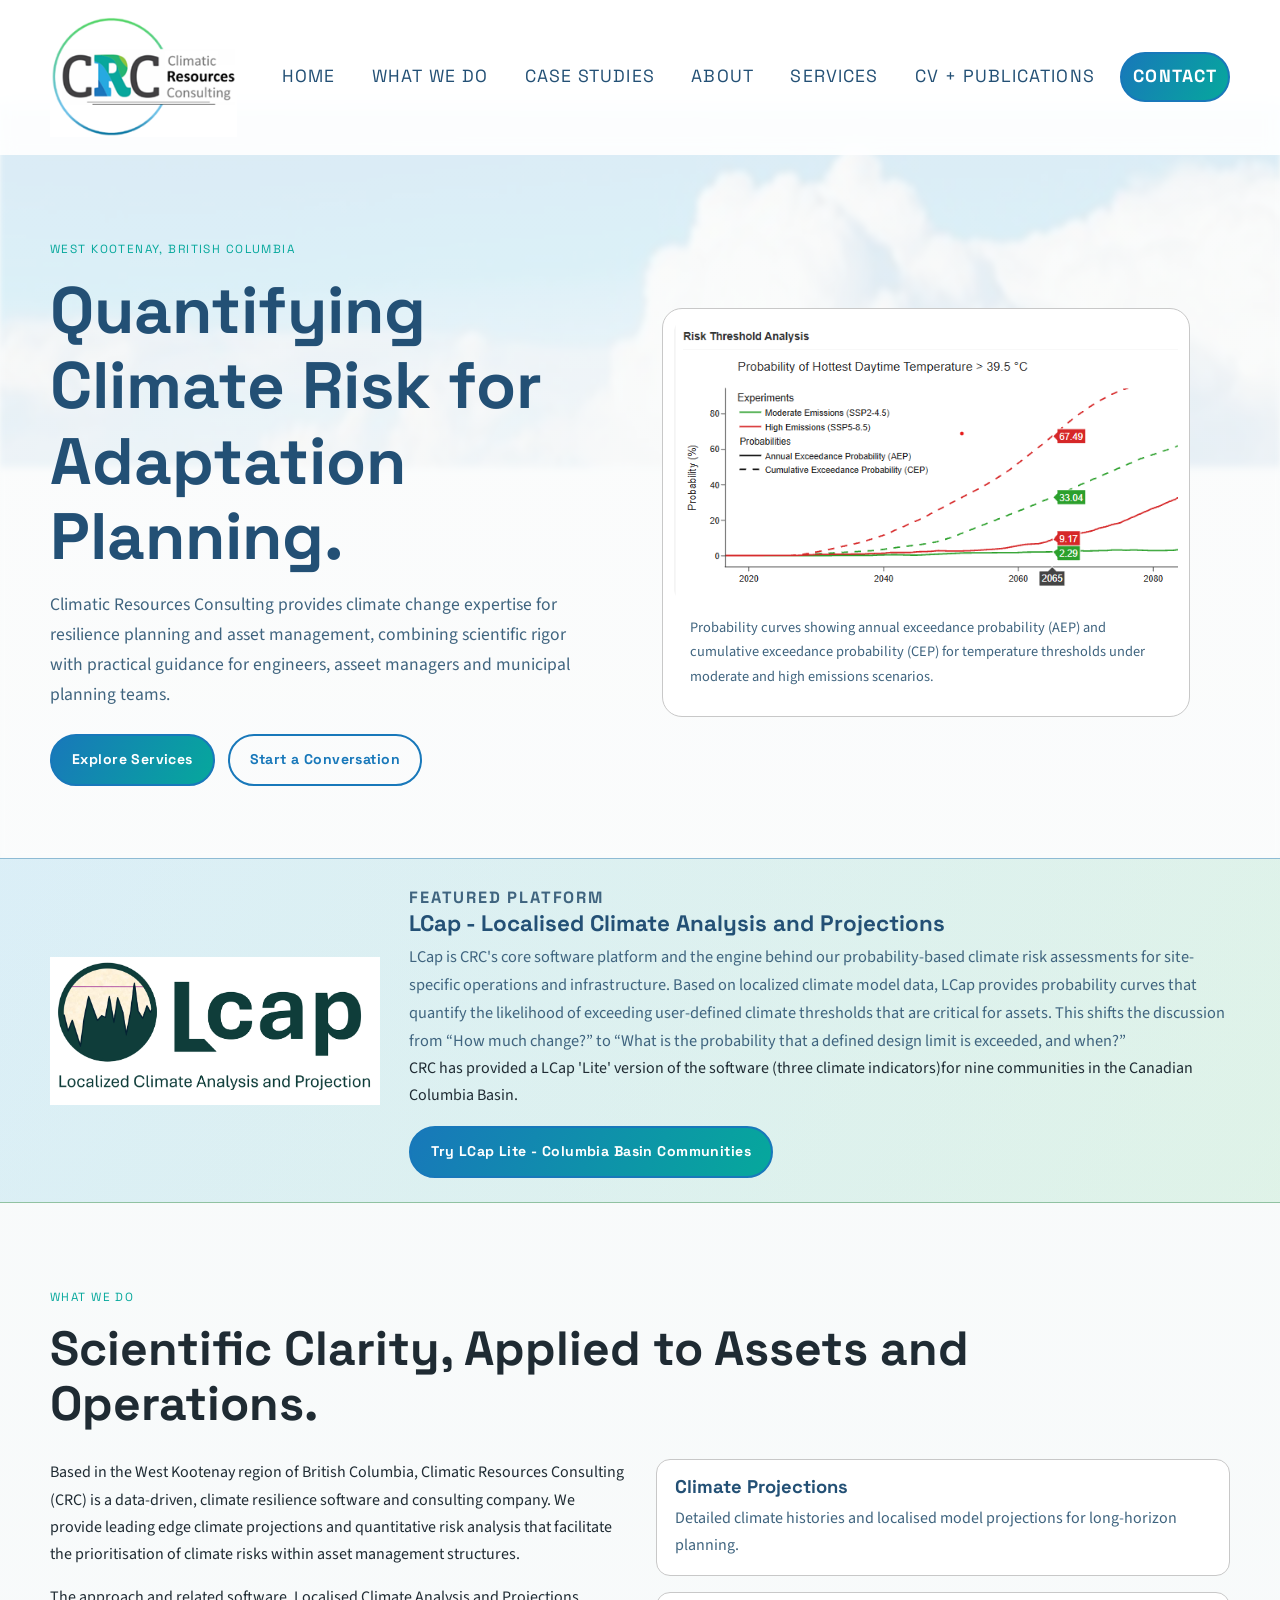
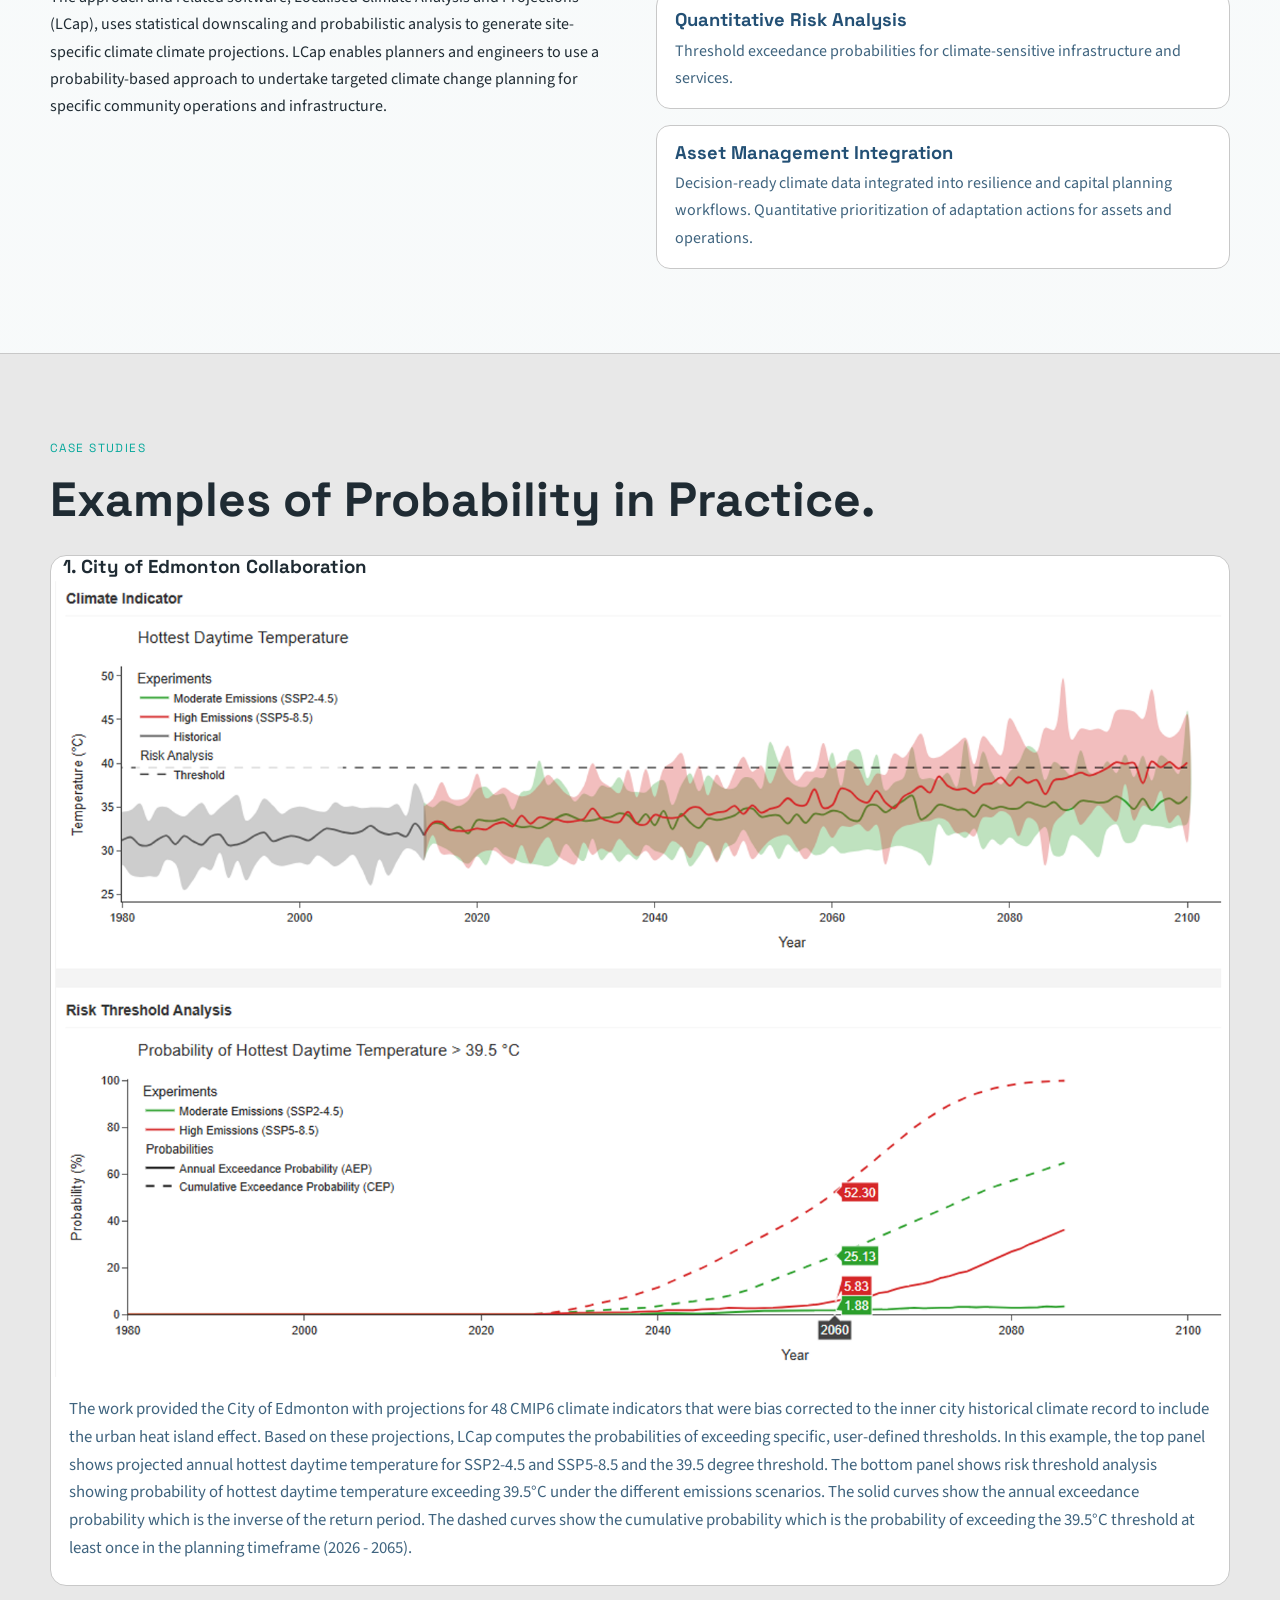
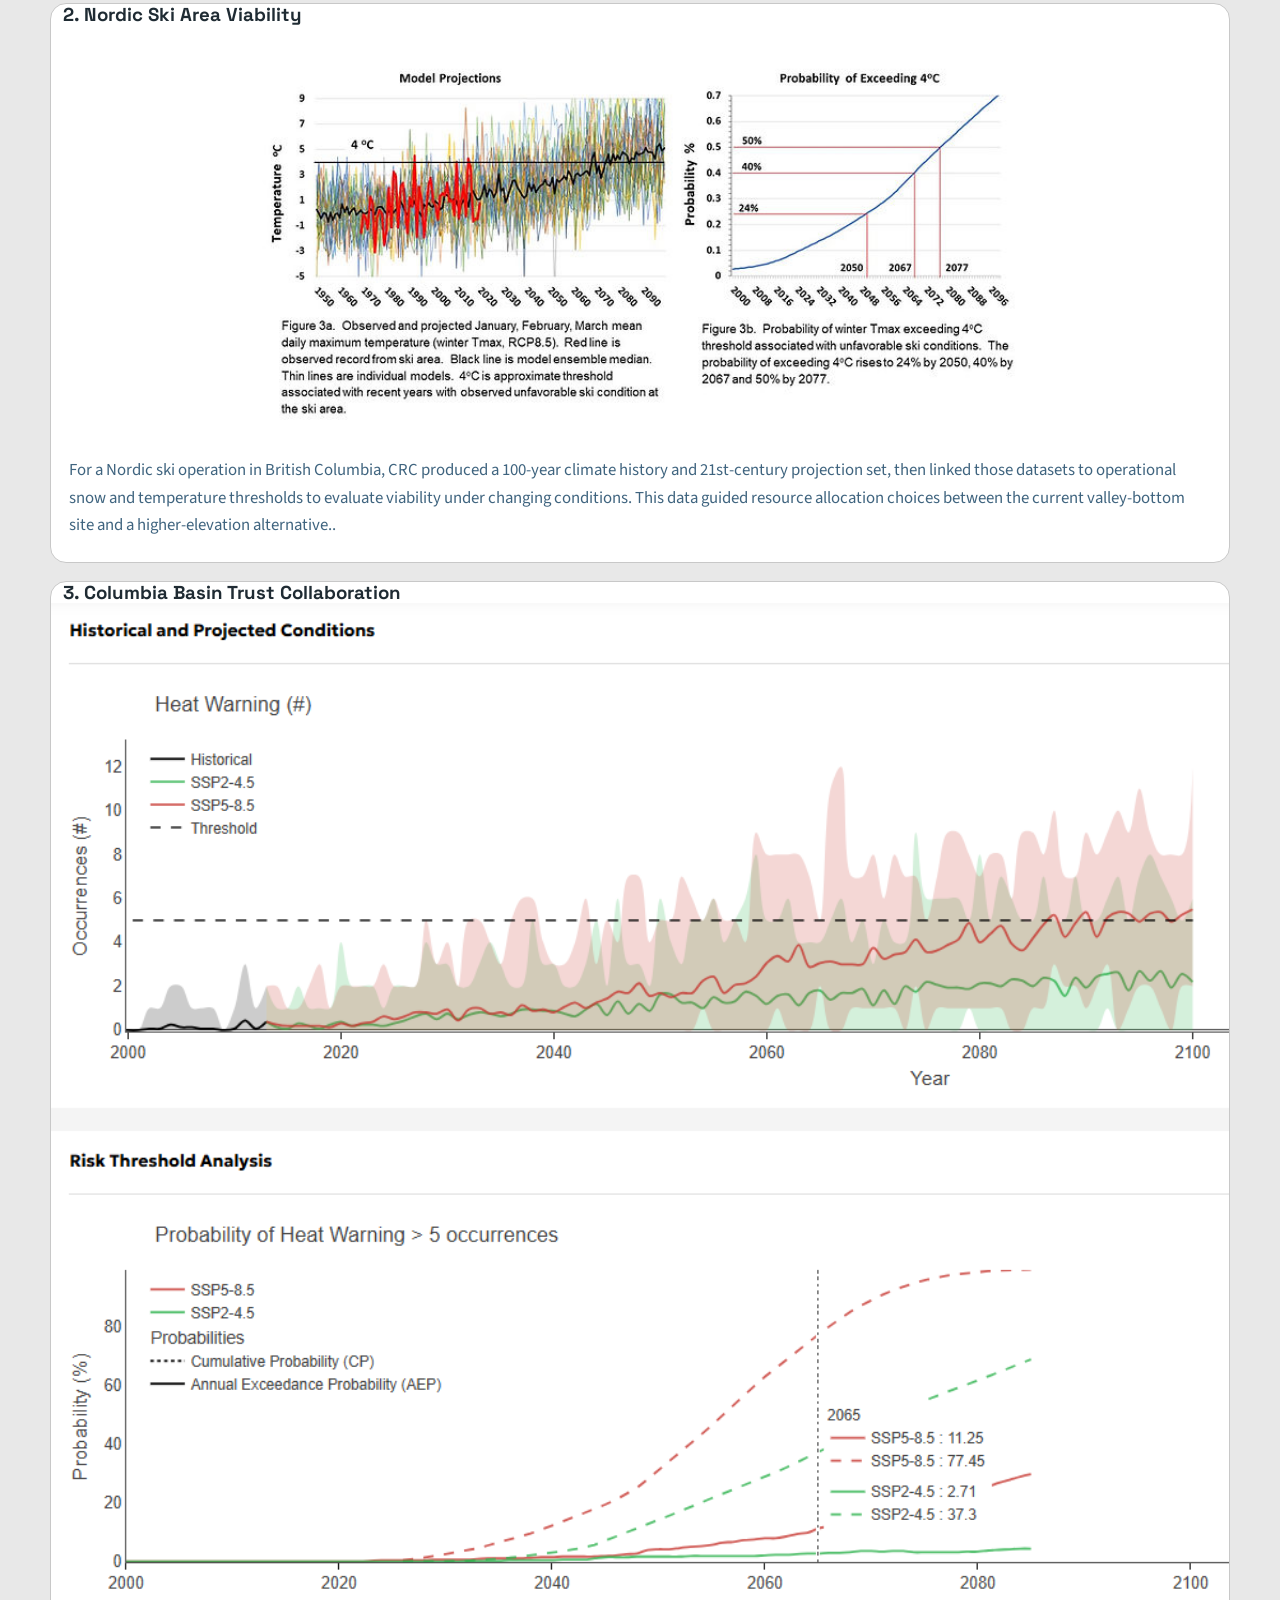
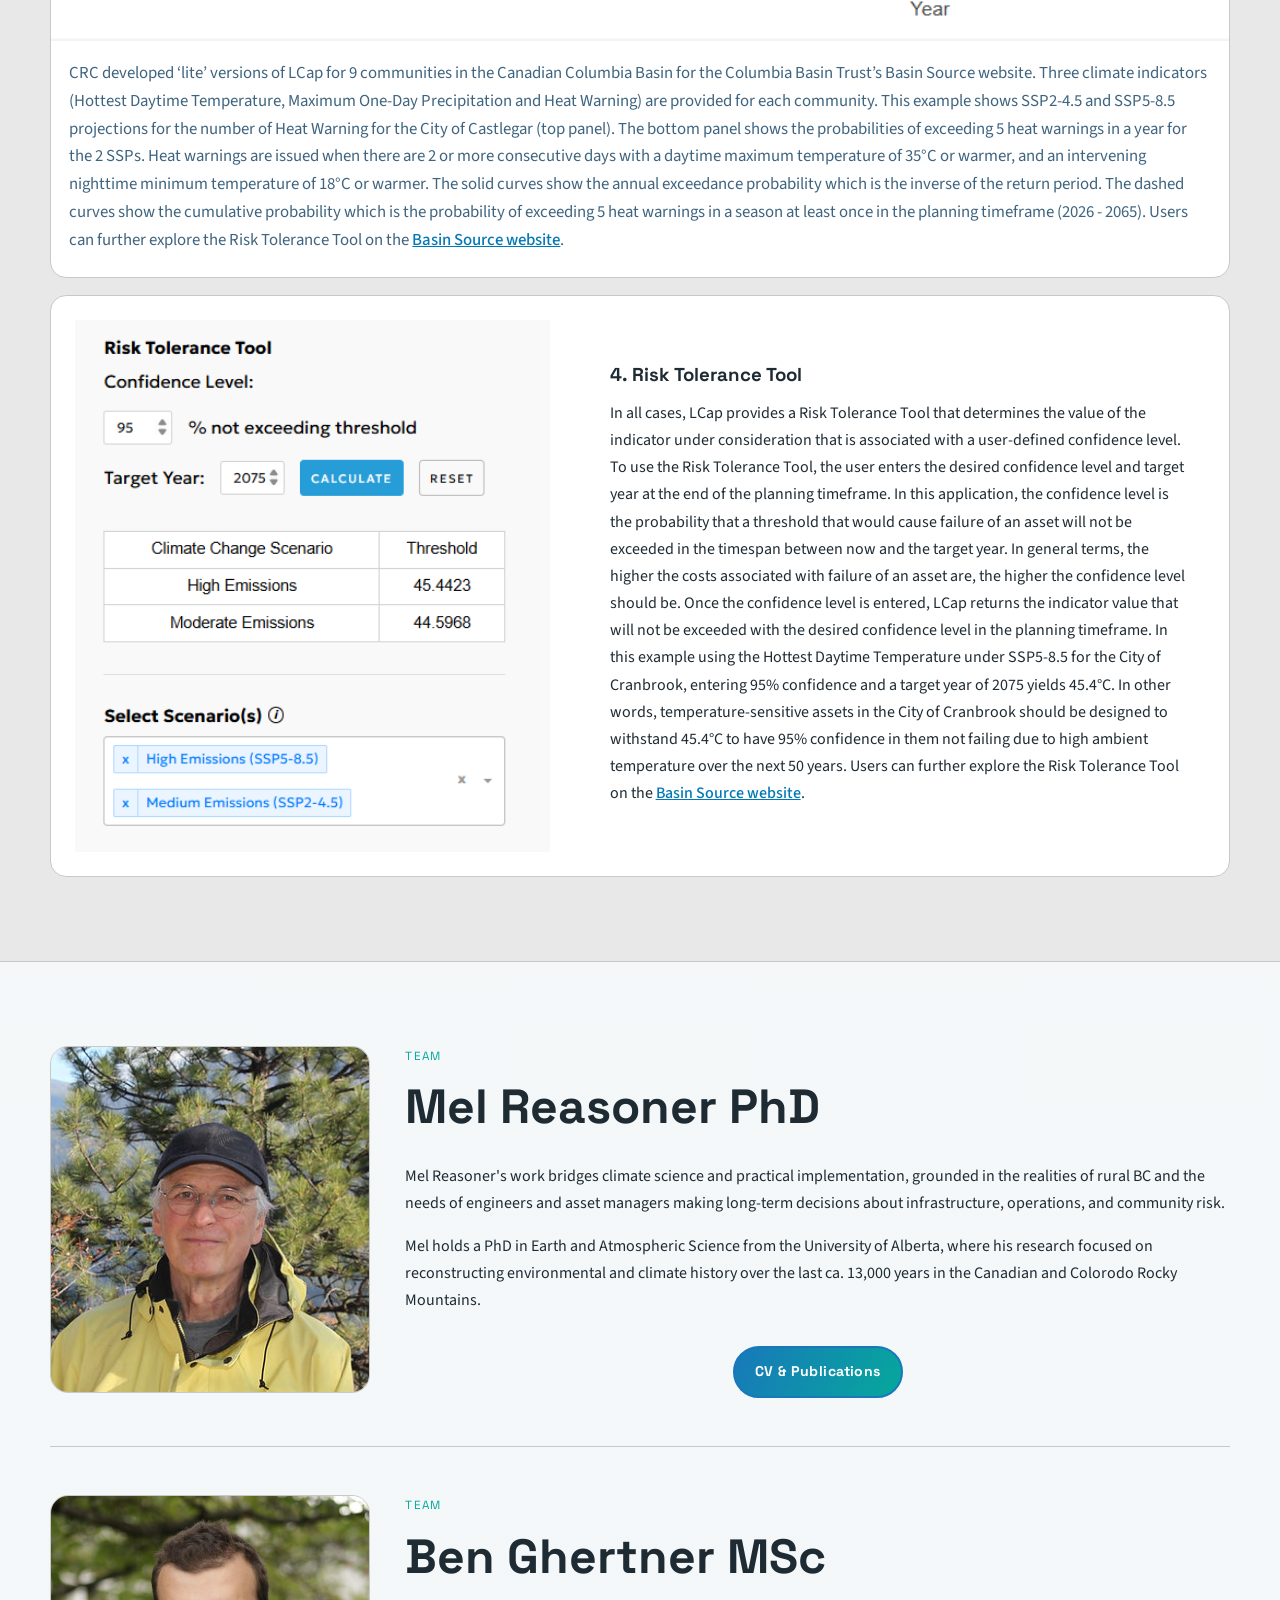
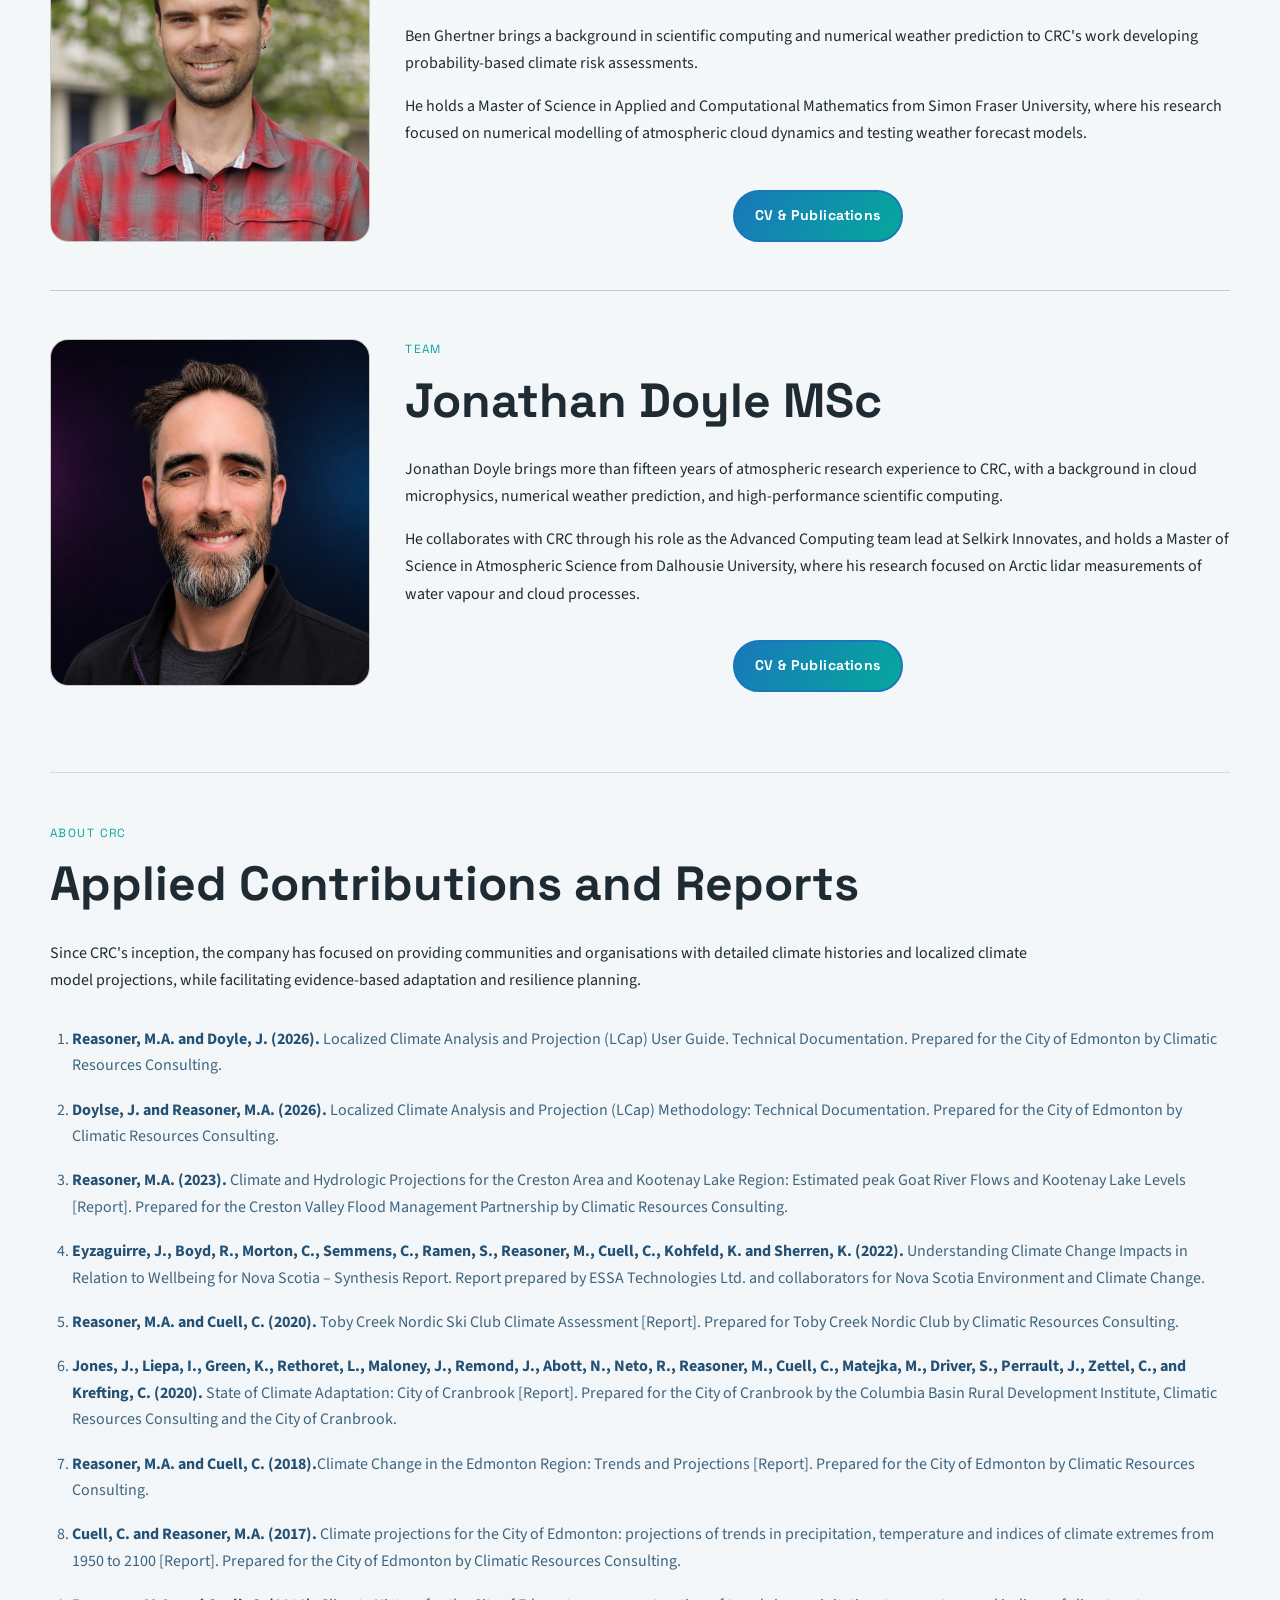
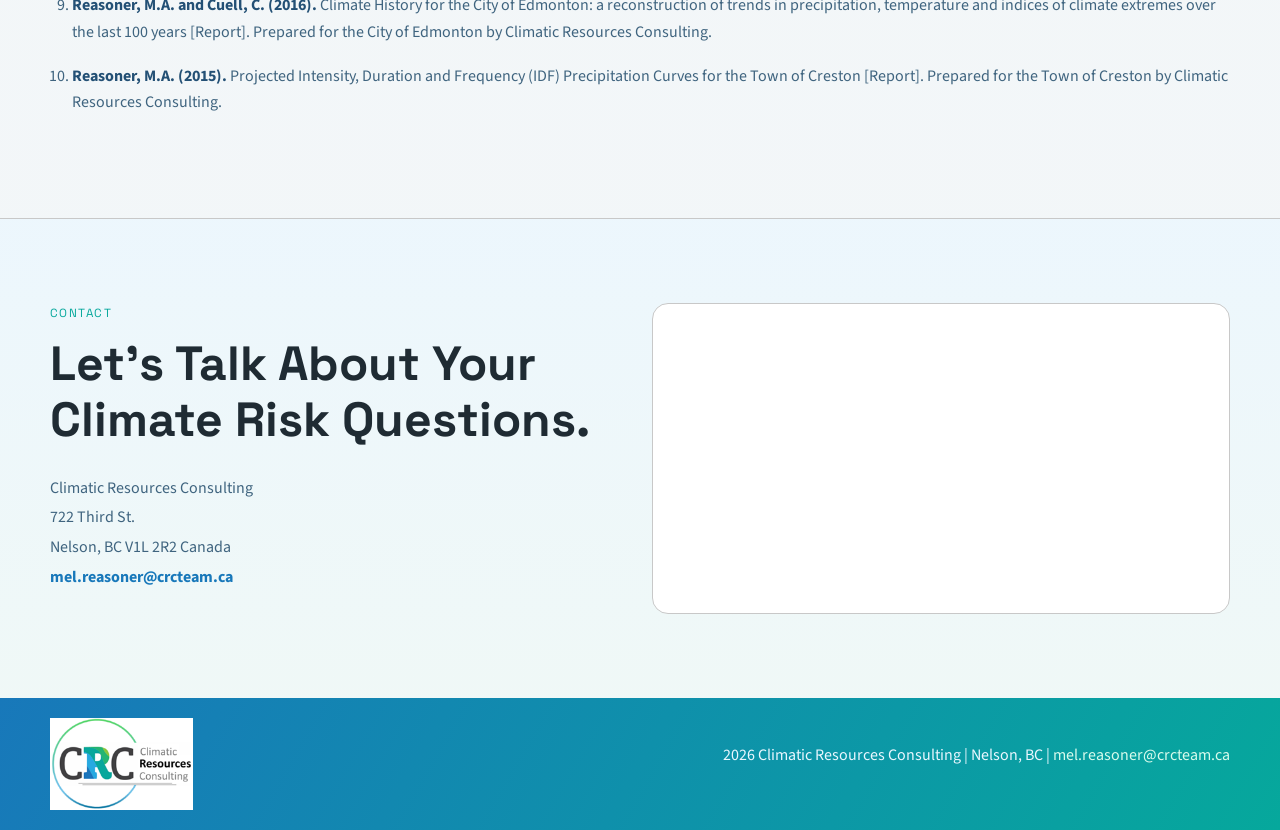
==== commit 3c72f4c6: "Correct homepage title typo" ====
--- a/index.html
+++ b/index.html
@@ -3,9 +3,7 @@
 <head>
   <meta charset="UTF-8">
   <meta name="viewport" content="width=device-width, initial-scale=1.0">
-  <meta name="robots" content="noindex, nofollow, noarchive, nosnippet, noimageindex, notranslate">
-  <meta name="googlebot" content="noindex, nofollow, noarchive, nosnippet, noimageindex, notranslate">
-  <meta name="bingbot" content="noindex, nofollow, noarchive, nosnippet, noimageindex, notranslate">
+  <meta name="robots" content="index, follow">
   <meta name="description" content="Climatic Resources Consulting (CRC) provides climate change expertise for resilience planning and asset management. Based in Nelson, BC, Canada.">
   <title>Climatic Resources Consulting | Climate Risk, LCap, and Resilience Planning</title>
   <link rel="icon" type="image/x-icon" href="favicon.ico">
@@ -49,7 +47,7 @@
       <div class="wrap hero-grid">
         <div class="hero-copy">
           <p class="kicker">West Kootenay, British Columbia</p>
-          <h1>Qunatifying Climate Risk for Adaptation Planning.</h1>
+          <h1>Quantifying Climate Risk for Adaptation Planning.</h1>
           <p class="hero-lead">Climatic Resources Consulting provides climate change expertise for resilience planning and asset management, combining scientific rigor with practical guidance for engineers, asseet managers and municipal planning teams.</p>
           <div class="hero-actions">
             <a href="#services" class="btn">Explore Services</a>
